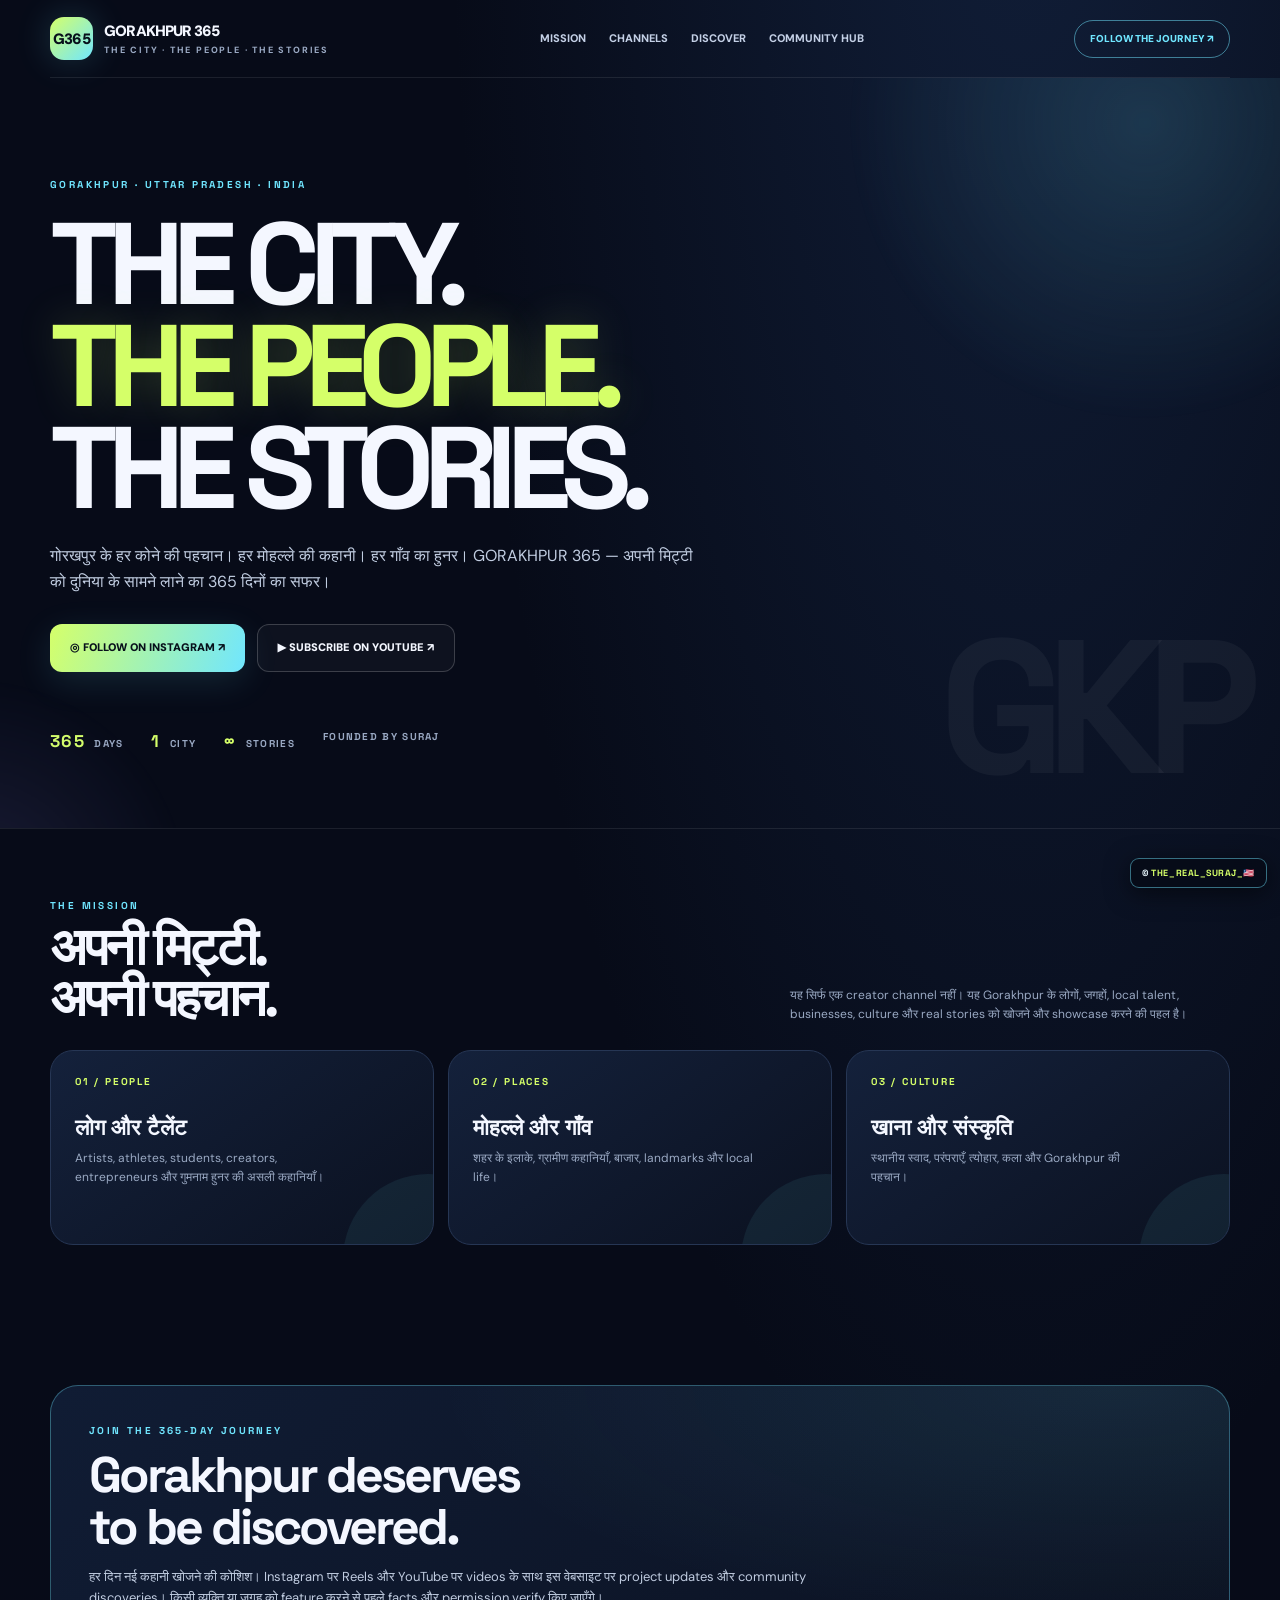
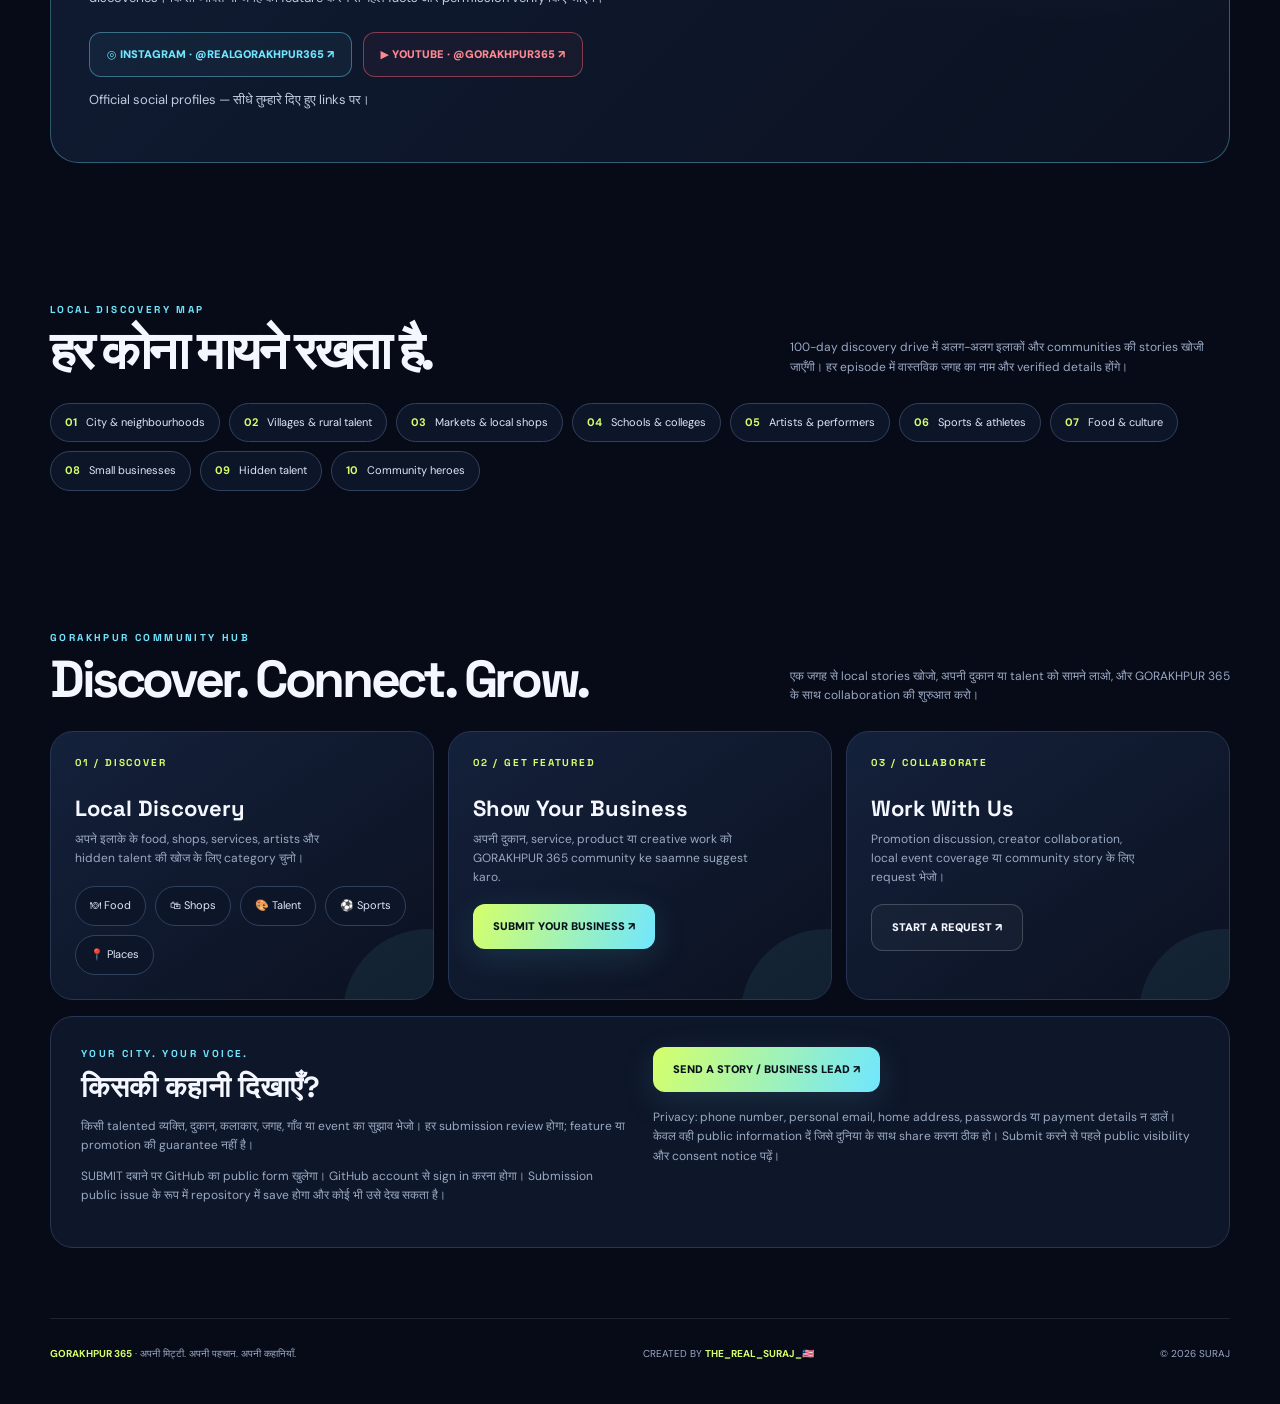
==== index.html @ 9a83d9cf "Add community hub and GitHub-powered public lead intake" ====
<!doctype html>
<html lang="hi">
<head>
<meta charset="utf-8"><meta name="viewport" content="width=device-width,initial-scale=1,viewport-fit=cover">
<meta name="theme-color" content="#070b18">
<title>GORAKHPUR 365 — The City. The People. The Stories.</title>
<meta name="description" content="GORAKHPUR 365 — Gorakhpur, Uttar Pradesh के मोहल्लों, गाँवों, लोगों, local talent, businesses, culture और असली कहानियों की खोज।">
<meta name="keywords" content="Gorakhpur, Gorakhpur 365, Gorakhpur Uttar Pradesh, Gorakhpur talent, Gorakhpur people, Gorakhpur villages, Gorakhpur stories, Gorakhpur Instagram, Gorakhpur YouTube">
<meta property="og:type" content="website"><meta property="og:title" content="GORAKHPUR 365 | Discover Every Corner"><meta property="og:description" content="गोरखपुर के हर कोने की पहचान। हर टैलेंट की कहानी।"><meta property="og:url" content="https://anshikaarya639619-del.github.io/SurajAN_95/"><meta name="twitter:card" content="summary_large_image">
<link rel="preconnect" href="https://fonts.googleapis.com"><link rel="preconnect" href="https://fonts.gstatic.com" crossorigin>
<link href="https://fonts.googleapis.com/css2?family=DM+Sans:wght@400;500;600;700;800;900&family=Space+Grotesk:wght@400;500;600;700&display=swap" rel="stylesheet">
<style>
:root{--bg:#070b18;--panel:#0d1427;--panel2:#121d35;--line:#263654;--white:#f4f7ff;--muted:#9aa9c3;--cyan:#70e6ff;--lime:#d5ff69;--violet:#9c8cff;--r:23px}*{box-sizing:border-box}html{scroll-behavior:smooth}body{margin:0;background:radial-gradient(ellipse at 80% -10%,#203c6b66,transparent 40%),var(--bg);color:var(--white);font:15px/1.6 "DM Sans",system-ui,sans-serif}a{color:inherit;text-decoration:none}.wrap{width:min(1180px,calc(100% - 38px));margin:auto}.nav{height:78px;display:flex;align-items:center;justify-content:space-between;border-bottom:1px solid #ffffff16}.brand{display:flex;align-items:center;gap:11px;font-weight:1000;letter-spacing:-.055em}.brandmark{width:43px;height:43px;border-radius:14px;background:linear-gradient(135deg,var(--lime),var(--cyan));color:#07101b;display:grid;place-items:center;font-weight:1000;box-shadow:0 0 35px #70e6ff30}.brand small{display:block;color:var(--muted);font-size:9px;letter-spacing:.2em;font-weight:800}.navlinks{display:flex;gap:23px;font-size:11px;font-weight:800;color:#c4d0e6}.navlinks a:hover{color:var(--cyan)}.navcta{padding:10px 15px;border:1px solid #70e6ff80;border-radius:99px;color:var(--cyan);font-size:10px;font-weight:900}.hero{position:relative;overflow:hidden;padding:100px 0 76px;border-bottom:1px solid #ffffff16}.hero:before,.hero:after{content:"";position:absolute;border-radius:50%;pointer-events:none;filter:blur(2px)}.hero:before{width:650px;height:650px;right:-190px;top:-280px;background:radial-gradient(circle,#70e6ff26,transparent 65%)}.hero:after{width:460px;height:460px;left:-260px;bottom:-300px;background:radial-gradient(circle,#9c8cff22,transparent 68%)}.eyebrow{font:700 10px "Space Grotesk";letter-spacing:.24em;color:var(--cyan);text-transform:uppercase}.hero h1{font:700 clamp(54px,10vw,116px)/.88 "Space Grotesk",sans-serif;letter-spacing:-.09em;margin:22px 0 24px;max-width:900px}.hero h1 span{color:var(--lime);text-shadow:0 0 45px #d5ff6930}.lead{max-width:650px;color:#c1cde1;font-size:16px}.actions{display:flex;gap:12px;flex-wrap:wrap;margin-top:30px}.btn{display:inline-flex;align-items:center;justify-content:center;gap:9px;padding:14px 20px;border-radius:12px;background:linear-gradient(110deg,var(--lime),var(--cyan));color:#07101b;font-weight:1000;font-size:11px;box-shadow:0 9px 35px #70e6ff20}.btn.alt{background:#ffffff08;color:var(--white);border:1px solid #ffffff30;box-shadow:none}.metrics{display:flex;gap:28px;flex-wrap:wrap;margin-top:58px;color:var(--muted);font:700 10px "Space Grotesk";letter-spacing:.13em}.metrics b{color:var(--lime);font-size:17px;margin-right:5px}.hero-tag{position:absolute;right:3%;bottom:45px;color:#ffffff0b;font:700 clamp(75px,15vw,190px)/.8 "Space Grotesk";letter-spacing:-.1em;pointer-events:none}section{padding:70px 0}.heading{display:flex;justify-content:space-between;align-items:end;gap:22px;margin-bottom:26px}.heading h2{font:700 clamp(32px,5vw,52px)/.98 "Space Grotesk";letter-spacing:-.065em;margin:10px 0 0}.heading p{max-width:440px;color:var(--muted);font-size:12px;margin:0}.grid{display:grid;grid-template-columns:repeat(3,1fr);gap:14px}.card{min-height:195px;padding:24px;border:1px solid var(--line);border-radius:var(--r);background:linear-gradient(145deg,#14213b,#0b1120);position:relative;overflow:hidden}.card:after{content:"";position:absolute;width:170px;height:170px;border-radius:50%;right:-80px;bottom:-100px;background:#70e6ff12}.index{color:var(--lime);font:700 10px "Space Grotesk";letter-spacing:.18em}.card h3{font:700 22px "Space Grotesk";margin:25px 0 8px}.card p{font-size:12px;color:var(--muted);max-width:280px;margin:0}.mission{padding:38px;border:1px solid #70e6ff55;border-radius:28px;background:radial-gradient(ellipse at 90% 0,#70e6ff19,transparent 45%),linear-gradient(135deg,#101c34,#0b1120)}.mission h2{font:700 clamp(30px,5vw,50px)/1.05 "Space Grotesk";letter-spacing:-.06em;margin:12px 0}.mission p{color:#c0cce0;max-width:730px;font-size:13px}.social{display:flex;gap:11px;flex-wrap:wrap;margin-top:23px}.social a{display:inline-flex;align-items:center;gap:9px;padding:13px 17px;border:1px solid #70e6ff66;border-radius:12px;background:#70e6ff0c;color:var(--cyan);font-size:11px;font-weight:900;transition:.2s}.social a:hover{background:var(--cyan);color:#07101b;transform:translateY(-2px)}.social a.yt{border-color:#ff657477;color:#ff8993;background:#ff65740b}.social a.yt:hover{background:#ff6574;color:#16070a}.chips{display:flex;gap:9px;flex-wrap:wrap}.chip{padding:10px 14px;border:1px solid #30415e;background:#0d1629;border-radius:99px;color:#dce8fa;font-size:11px}.chip b{color:var(--lime);margin-right:6px}.storybox{display:grid;grid-template-columns:1fr 1fr;gap:25px;padding:30px;border:1px solid var(--line);border-radius:var(--r);background:#0e1629}.storybox h3{font:700 29px "Space Grotesk";margin:8px 0}.storybox p{color:var(--muted);font-size:12px}.field{display:grid;gap:6px;margin-bottom:11px}.field label{font-size:10px;color:var(--cyan);font-weight:900;letter-spacing:.1em}.field input,.field textarea{width:100%;padding:12px 14px;border:1px solid #30415e;border-radius:10px;background:#080e1d;color:white;outline:none}.field textarea{min-height:100px;resize:vertical}.field input:focus,.field textarea:focus{border-color:var(--cyan)}.small{font-size:10px;color:var(--muted)}.footer{border-top:1px solid #ffffff19;padding:27px 0 42px;display:flex;justify-content:space-between;gap:14px;flex-wrap:wrap;color:var(--muted);font-size:10px}.footer b{color:var(--lime)}.watermark{position:fixed;z-index:10;right:13px;bottom:12px;padding:8px 11px;border:1px solid #70e6ff75;border-radius:9px;background:#070b18eF;color:#eafaff;font:800 9px "Space Grotesk";letter-spacing:.06em;box-shadow:0 5px 25px #0008;backdrop-filter:blur(10px);pointer-events:none}.watermark span{color:var(--lime)}@media(max-width:760px){.wrap{width:calc(100% - 28px)}.navlinks{display:none}.hero{padding:72px 0 58px}.hero h1{font-size:clamp(52px,15vw,82px)}section{padding:50px 0}.heading{display:block}.heading p{margin-top:12px}.grid{grid-template-columns:1fr 1fr}.storybox{grid-template-columns:1fr}.hero-tag{bottom:18px}.metrics{gap:15px;margin-top:40px}}@media(max-width:480px){.grid{grid-template-columns:1fr}.card{min-height:155px}.mission{padding:24px}.actions .btn{flex:1}.nav{height:68px}.watermark{font-size:8px;right:8px;bottom:8px;padding:7px 9px}}
</style>
<script type="application/ld+json">{"@context":"https://schema.org","@type":"Organization","name":"GORAKHPUR 365","url":"https://anshikaarya639619-del.github.io/SurajAN_95/","sameAs":["https://www.instagram.com/realgorakhpur365/","https://youtube.com/@gorakhpur365"],"areaServed":{"@type":"City","name":"Gorakhpur"}}</script>
</head>
<body>
<header class="wrap nav"><a class="brand" href="#top"><span class="brandmark">G365</span><span>GORAKHPUR 365<small>THE CITY · THE PEOPLE · THE STORIES</small></span></a><nav class="navlinks"><a href="#mission">MISSION</a><a href="#discover">CHANNELS</a><a href="#areas">DISCOVER</a><a href="#submit">COMMUNITY HUB</a></nav><a class="navcta" href="#discover">FOLLOW THE JOURNEY ↗</a></header>
<main id="top">
<section class="hero"><div class="wrap"><div class="eyebrow">GORAKHPUR · UTTAR PRADESH · INDIA</div><h1>THE CITY.<br><span>THE PEOPLE.</span><br>THE STORIES.</h1><p class="lead">गोरखपुर के हर कोने की पहचान। हर मोहल्ले की कहानी। हर गाँव का हुनर। GORAKHPUR 365 — अपनी मिट्टी को दुनिया के सामने लाने का 365 दिनों का सफर।</p><div class="actions"><a class="btn" href="https://www.instagram.com/realgorakhpur365/" target="_blank" rel="noopener noreferrer">◎ FOLLOW ON INSTAGRAM ↗</a><a class="btn alt" href="https://youtube.com/@gorakhpur365" target="_blank" rel="noopener noreferrer">▶ SUBSCRIBE ON YOUTUBE ↗</a></div><div class="metrics"><span><b>365</b> DAYS</span><span><b>1</b> CITY</span><span><b>∞</b> STORIES</span><span>FOUNDED BY SURAJ</span></div></div><div class="hero-tag">GKP</div></section>
<section id="mission"><div class="wrap"><div class="heading"><div><div class="eyebrow">THE MISSION</div><h2>अपनी मिट्टी.<br>अपनी पहचान.</h2></div><p>यह सिर्फ एक creator channel नहीं। यह Gorakhpur के लोगों, जगहों, local talent, businesses, culture और real stories को खोजने और showcase करने की पहल है।</p></div><div class="grid"><article class="card"><div class="index">01 / PEOPLE</div><h3>लोग और टैलेंट</h3><p>Artists, athletes, students, creators, entrepreneurs और गुमनाम हुनर की असली कहानियाँ।</p></article><article class="card"><div class="index">02 / PLACES</div><h3>मोहल्ले और गाँव</h3><p>शहर के इलाके, ग्रामीण कहानियाँ, बाजार, landmarks और local life।</p></article><article class="card"><div class="index">03 / CULTURE</div><h3>खाना और संस्कृति</h3><p>स्थानीय स्वाद, परंपराएँ, त्योहार, कला और Gorakhpur की पहचान।</p></article></div></div></section>
<section id="discover"><div class="wrap"><div class="mission"><div class="eyebrow">JOIN THE 365-DAY JOURNEY</div><h2>Gorakhpur deserves<br>to be discovered.</h2><p>हर दिन नई कहानी खोजने की कोशिश। Instagram पर Reels और YouTube पर videos के साथ इस वेबसाइट पर project updates और community discoveries। किसी व्यक्ति या जगह को feature करने से पहले facts और permission verify किए जाएँगे।</p><div class="social"><a href="https://www.instagram.com/realgorakhpur365/" target="_blank" rel="noopener noreferrer">◎ INSTAGRAM · @REALGORAKHPUR365 ↗</a><a class="yt" href="https://youtube.com/@gorakhpur365" target="_blank" rel="noopener noreferrer">▶ YOUTUBE · @GORAKHPUR365 ↗</a></div><p class="small">Official social profiles — सीधे तुम्हारे दिए हुए links पर।</p></div></div></section>
<section id="areas"><div class="wrap"><div class="heading"><div><div class="eyebrow">LOCAL DISCOVERY MAP</div><h2>हर कोना मायने रखता है.</h2></div><p>100-day discovery drive में अलग-अलग इलाकों और communities की stories खोजी जाएँगी। हर episode में वास्तविक जगह का नाम और verified details होंगे।</p></div><div class="chips"><span class="chip"><b>01</b> City & neighbourhoods</span><span class="chip"><b>02</b> Villages & rural talent</span><span class="chip"><b>03</b> Markets & local shops</span><span class="chip"><b>04</b> Schools & colleges</span><span class="chip"><b>05</b> Artists & performers</span><span class="chip"><b>06</b> Sports & athletes</span><span class="chip"><b>07</b> Food & culture</span><span class="chip"><b>08</b> Small businesses</span><span class="chip"><b>09</b> Hidden talent</span><span class="chip"><b>10</b> Community heroes</span></div></div></section>
<section id="submit"><div class="wrap"><div class="heading"><div><div class="eyebrow">GORAKHPUR COMMUNITY HUB</div><h2>Discover. Connect. Grow.</h2></div><p>एक जगह से local stories खोजो, अपनी दुकान या talent को सामने लाओ, और GORAKHPUR 365 के साथ collaboration की शुरुआत करो।</p></div><div class="grid"><article class="card"><div class="index">01 / DISCOVER</div><h3>Local Discovery</h3><p>अपने इलाके के food, shops, services, artists और hidden talent की खोज के लिए category चुनो।</p><div class="chips" style="margin-top:18px"><span class="chip">🍽 Food</span><span class="chip">🛍 Shops</span><span class="chip">🎨 Talent</span><span class="chip">⚽ Sports</span><span class="chip">📍 Places</span></div></article><article class="card"><div class="index">02 / GET FEATURED</div><h3>Show Your Business</h3><p>अपनी दुकान, service, product या creative work को GORAKHPUR 365 community ke saamne suggest karo.</p><a class="btn" style="margin-top:16px" href="https://github.com/anshikaarya639619-del/SurajAN_95/issues/new?template=community-lead.yml">SUBMIT YOUR BUSINESS ↗</a></article><article class="card"><div class="index">03 / COLLABORATE</div><h3>Work With Us</h3><p>Promotion discussion, creator collaboration, local event coverage या community story के लिए request भेजो।</p><a class="btn alt" style="margin-top:16px" href="https://github.com/anshikaarya639619-del/SurajAN_95/issues/new?template=community-lead.yml">START A REQUEST ↗</a></article></div><div class="storybox" style="margin-top:16px"><div><div class="eyebrow">YOUR CITY. YOUR VOICE.</div><h3>किसकी कहानी दिखाएँ?</h3><p>किसी talented व्यक्ति, दुकान, कलाकार, जगह, गाँव या event का सुझाव भेजो। हर submission review होगा; feature या promotion की guarantee नहीं है।</p><p class="small">SUBMIT दबाने पर GitHub का public form खुलेगा। GitHub account से sign in करना होगा। Submission public issue के रूप में repository में save होगा और कोई भी उसे देख सकता है।</p></div><div><a class="btn" href="https://github.com/anshikaarya639619-del/SurajAN_95/issues/new?template=community-lead.yml">SEND A STORY / BUSINESS LEAD ↗</a><p class="small" style="margin-top:16px">Privacy: phone number, personal email, home address, passwords या payment details न डालें। केवल वही public information दें जिसे दुनिया के साथ share करना ठीक हो। Submit करने से पहले public visibility और consent notice पढ़ें।</p></div></div></div></section>
</main>
<footer class="wrap footer"><span><b>GORAKHPUR 365</b> · अपनी मिट्टी. अपनी पहचान. अपनी कहानियाँ.</span><span>CREATED BY <b>THE_REAL_SURAJ_🇱🇷</b></span><span>© <span id="year"></span> SURAJ</span></footer>
<div class="watermark">© <span>THE_REAL_SURAJ_🇱🇷</span></div>
<script>
(()=>{'use strict';document.getElementById('year').textContent=new Date().getFullYear();document.getElementById('storyForm').addEventListener('submit',e=>{e.preventDefault();const subject=encodeURIComponent('GORAKHPUR 365 story suggestion: '+document.getElementById('person').value);const body=encodeURIComponent('Story: '+document.getElementById('person').value+'\nArea/Village: '+document.getElementById('area').value+'\nDetails: '+document.getElementById('details').value);window.location.href='mailto:?subject='+subject+'&body='+body;});})();
</script>
</body></html>
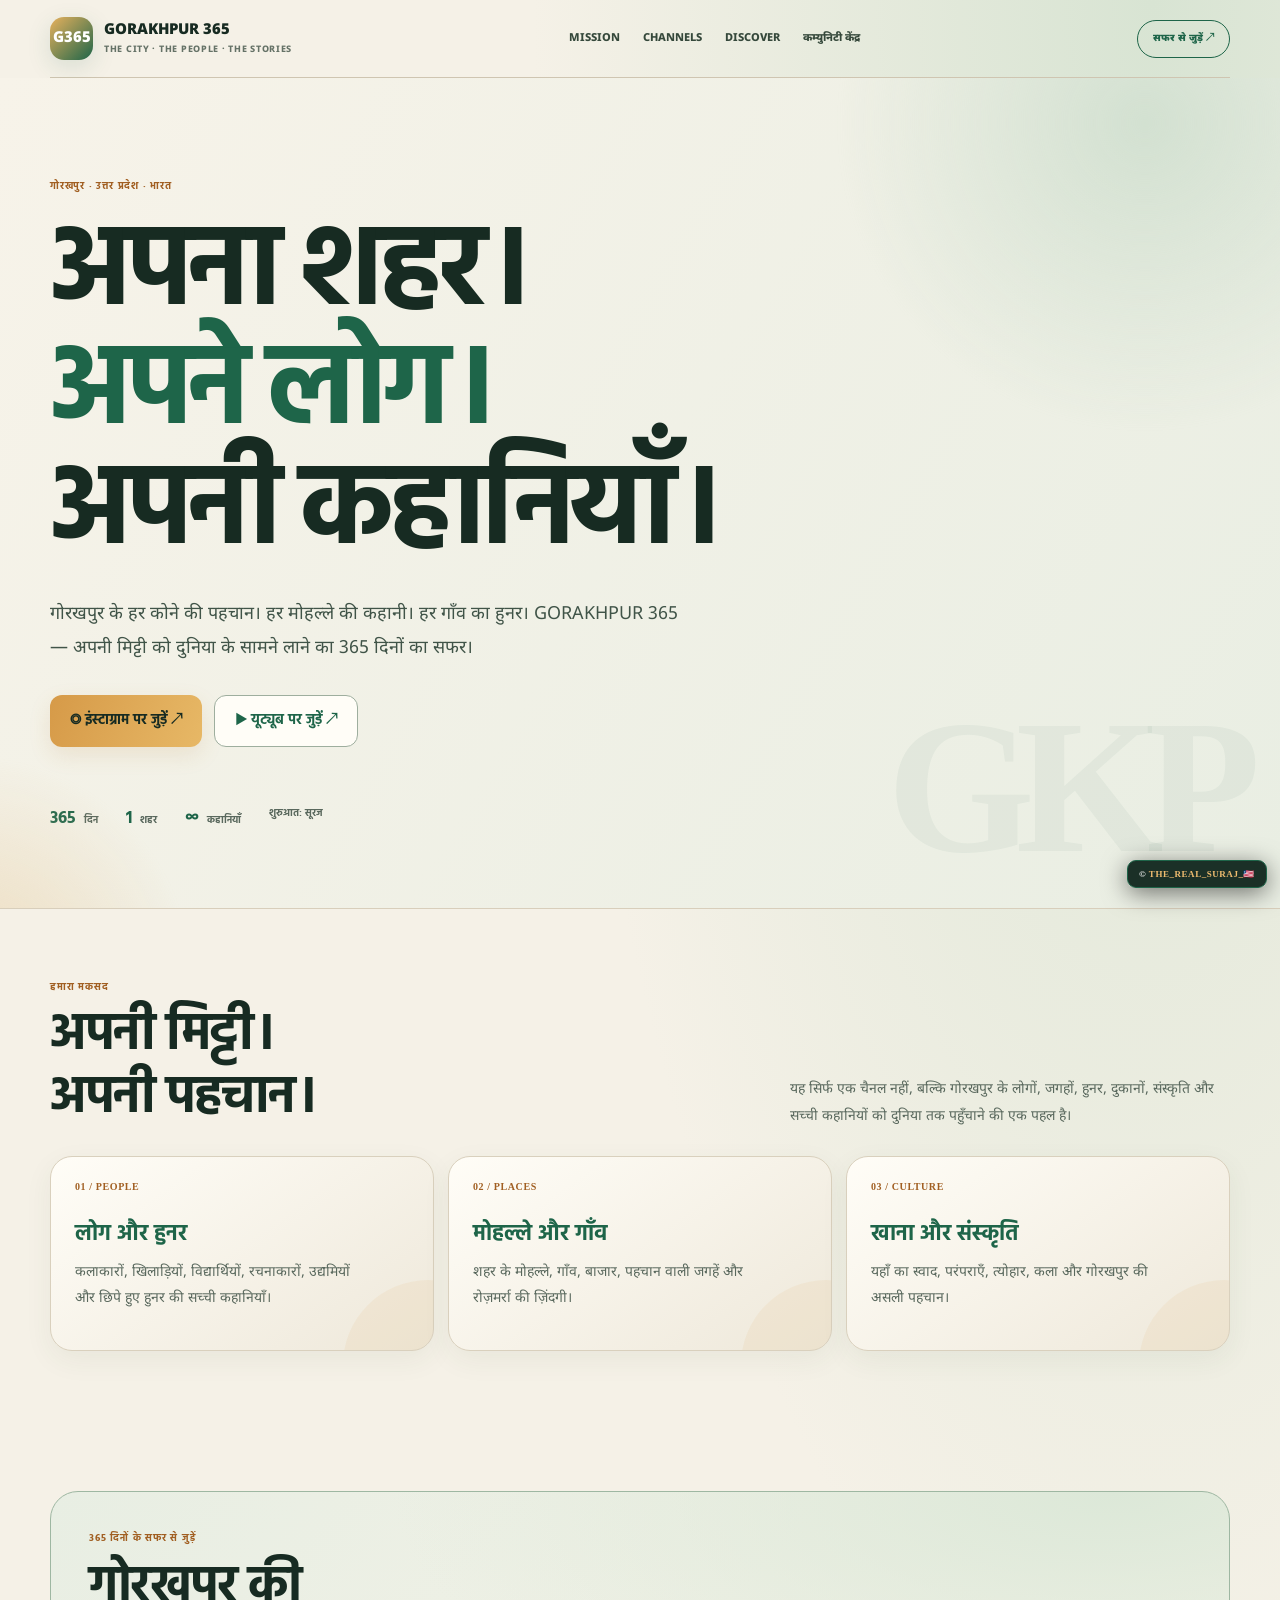
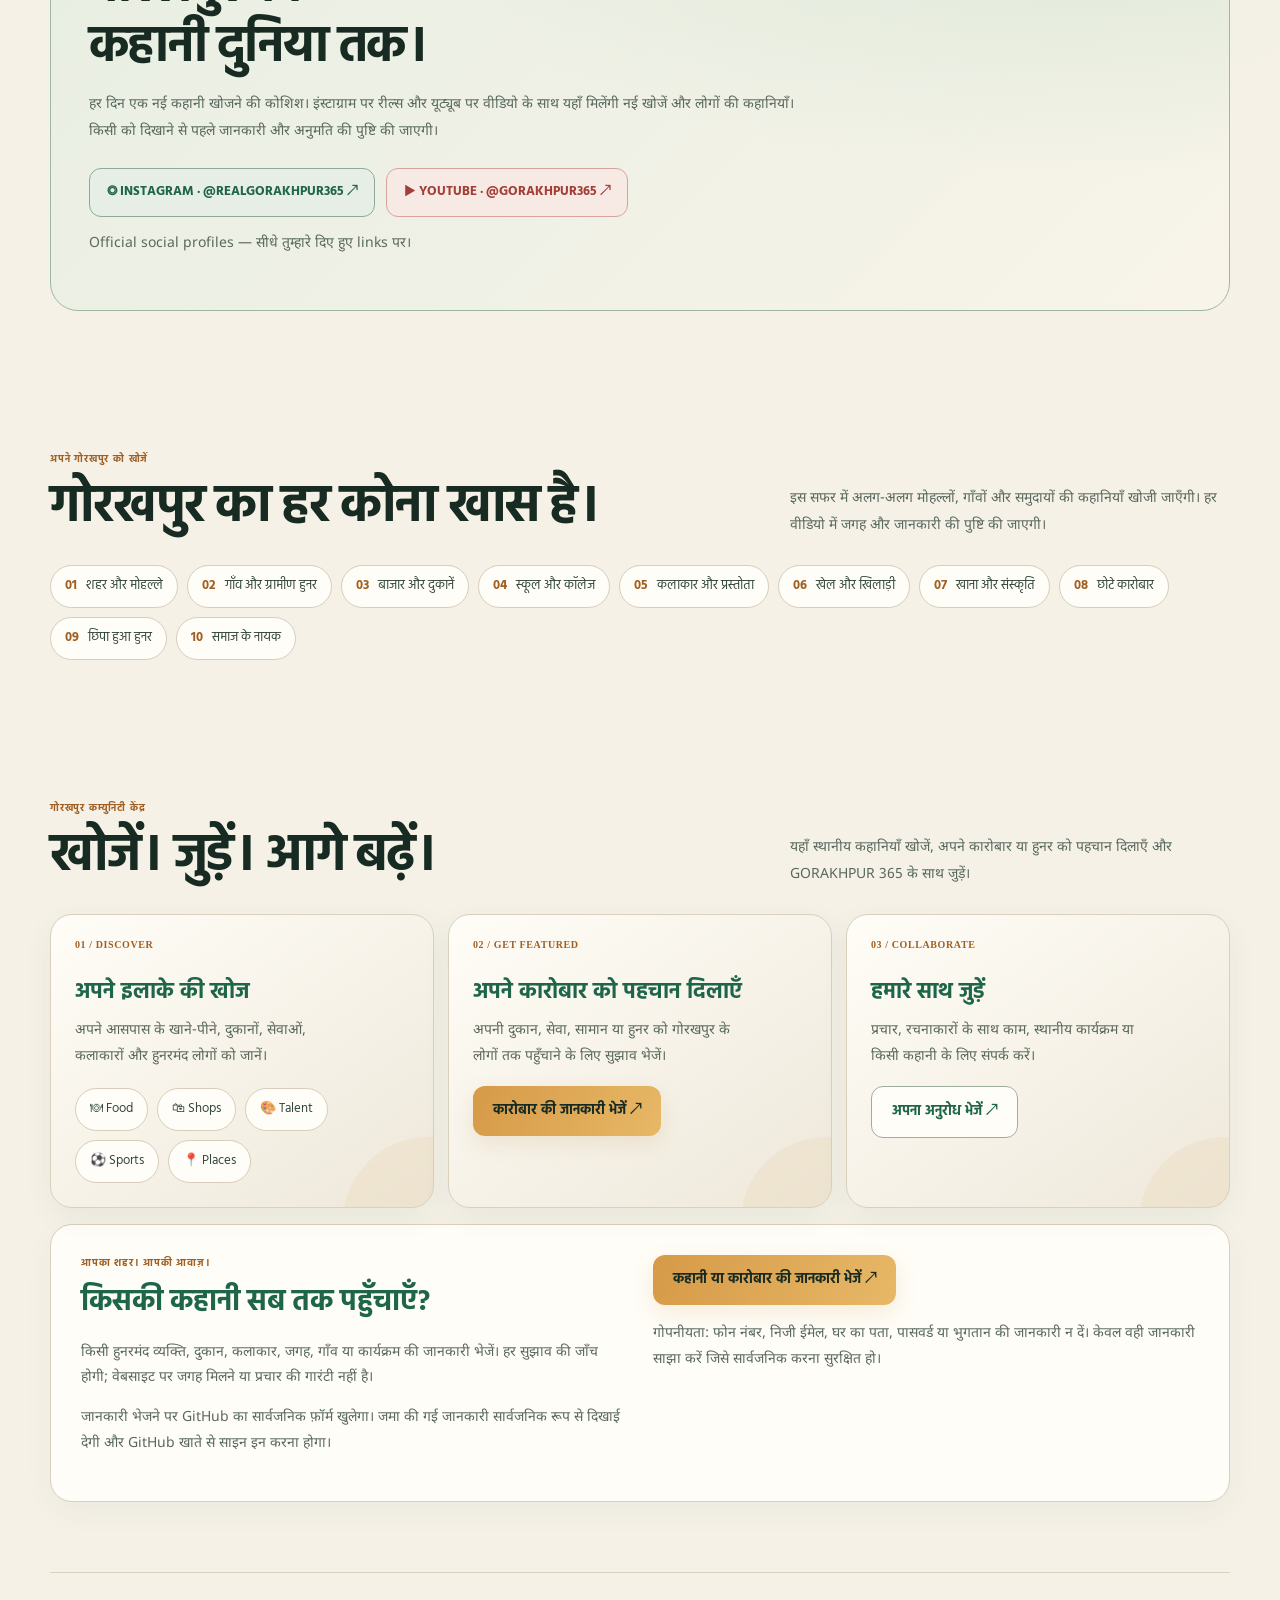
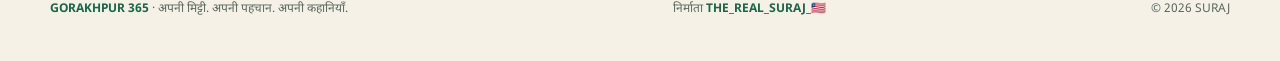
==== commit 1b0e6d1f: "Refresh GORAKHPUR 365 with Hindi-first typography and earthy premium palette" ====
--- a/index.html
+++ b/index.html
@@ -2,30 +2,48 @@
 <html lang="hi">
 <head>
 <meta charset="utf-8"><meta name="viewport" content="width=device-width,initial-scale=1,viewport-fit=cover">
-<meta name="theme-color" content="#070b18">
+<meta name="theme-color" content="#10251d">
 <title>GORAKHPUR 365 — The City. The People. The Stories.</title>
 <meta name="description" content="GORAKHPUR 365 — Gorakhpur, Uttar Pradesh के मोहल्लों, गाँवों, लोगों, local talent, businesses, culture और असली कहानियों की खोज।">
 <meta name="keywords" content="Gorakhpur, Gorakhpur 365, Gorakhpur Uttar Pradesh, Gorakhpur talent, Gorakhpur people, Gorakhpur villages, Gorakhpur stories, Gorakhpur Instagram, Gorakhpur YouTube">
 <meta property="og:type" content="website"><meta property="og:title" content="GORAKHPUR 365 | Discover Every Corner"><meta property="og:description" content="गोरखपुर के हर कोने की पहचान। हर टैलेंट की कहानी।"><meta property="og:url" content="https://anshikaarya639619-del.github.io/SurajAN_95/"><meta name="twitter:card" content="summary_large_image">
 <link rel="preconnect" href="https://fonts.googleapis.com"><link rel="preconnect" href="https://fonts.gstatic.com" crossorigin>
-<link href="https://fonts.googleapis.com/css2?family=DM+Sans:wght@400;500;600;700;800;900&family=Space+Grotesk:wght@400;500;600;700&display=swap" rel="stylesheet">
+<link href="https://fonts.googleapis.com/css2?family=Hind:wght@400;500;600;700;800&family=Noto+Sans+Devanagari:wght@400;500;600;700;800;900&family=DM+Sans:wght@400;500;600;700;800;900&display=swap" rel="stylesheet">
 <style>
 :root{--bg:#070b18;--panel:#0d1427;--panel2:#121d35;--line:#263654;--white:#f4f7ff;--muted:#9aa9c3;--cyan:#70e6ff;--lime:#d5ff69;--violet:#9c8cff;--r:23px}*{box-sizing:border-box}html{scroll-behavior:smooth}body{margin:0;background:radial-gradient(ellipse at 80% -10%,#203c6b66,transparent 40%),var(--bg);color:var(--white);font:15px/1.6 "DM Sans",system-ui,sans-serif}a{color:inherit;text-decoration:none}.wrap{width:min(1180px,calc(100% - 38px));margin:auto}.nav{height:78px;display:flex;align-items:center;justify-content:space-between;border-bottom:1px solid #ffffff16}.brand{display:flex;align-items:center;gap:11px;font-weight:1000;letter-spacing:-.055em}.brandmark{width:43px;height:43px;border-radius:14px;background:linear-gradient(135deg,var(--lime),var(--cyan));color:#07101b;display:grid;place-items:center;font-weight:1000;box-shadow:0 0 35px #70e6ff30}.brand small{display:block;color:var(--muted);font-size:9px;letter-spacing:.2em;font-weight:800}.navlinks{display:flex;gap:23px;font-size:11px;font-weight:800;color:#c4d0e6}.navlinks a:hover{color:var(--cyan)}.navcta{padding:10px 15px;border:1px solid #70e6ff80;border-radius:99px;color:var(--cyan);font-size:10px;font-weight:900}.hero{position:relative;overflow:hidden;padding:100px 0 76px;border-bottom:1px solid #ffffff16}.hero:before,.hero:after{content:"";position:absolute;border-radius:50%;pointer-events:none;filter:blur(2px)}.hero:before{width:650px;height:650px;right:-190px;top:-280px;background:radial-gradient(circle,#70e6ff26,transparent 65%)}.hero:after{width:460px;height:460px;left:-260px;bottom:-300px;background:radial-gradient(circle,#9c8cff22,transparent 68%)}.eyebrow{font:700 10px "Space Grotesk";letter-spacing:.24em;color:var(--cyan);text-transform:uppercase}.hero h1{font:700 clamp(54px,10vw,116px)/.88 "Space Grotesk",sans-serif;letter-spacing:-.09em;margin:22px 0 24px;max-width:900px}.hero h1 span{color:var(--lime);text-shadow:0 0 45px #d5ff6930}.lead{max-width:650px;color:#c1cde1;font-size:16px}.actions{display:flex;gap:12px;flex-wrap:wrap;margin-top:30px}.btn{display:inline-flex;align-items:center;justify-content:center;gap:9px;padding:14px 20px;border-radius:12px;background:linear-gradient(110deg,var(--lime),var(--cyan));color:#07101b;font-weight:1000;font-size:11px;box-shadow:0 9px 35px #70e6ff20}.btn.alt{background:#ffffff08;color:var(--white);border:1px solid #ffffff30;box-shadow:none}.metrics{display:flex;gap:28px;flex-wrap:wrap;margin-top:58px;color:var(--muted);font:700 10px "Space Grotesk";letter-spacing:.13em}.metrics b{color:var(--lime);font-size:17px;margin-right:5px}.hero-tag{position:absolute;right:3%;bottom:45px;color:#ffffff0b;font:700 clamp(75px,15vw,190px)/.8 "Space Grotesk";letter-spacing:-.1em;pointer-events:none}section{padding:70px 0}.heading{display:flex;justify-content:space-between;align-items:end;gap:22px;margin-bottom:26px}.heading h2{font:700 clamp(32px,5vw,52px)/.98 "Space Grotesk";letter-spacing:-.065em;margin:10px 0 0}.heading p{max-width:440px;color:var(--muted);font-size:12px;margin:0}.grid{display:grid;grid-template-columns:repeat(3,1fr);gap:14px}.card{min-height:195px;padding:24px;border:1px solid var(--line);border-radius:var(--r);background:linear-gradient(145deg,#14213b,#0b1120);position:relative;overflow:hidden}.card:after{content:"";position:absolute;width:170px;height:170px;border-radius:50%;right:-80px;bottom:-100px;background:#70e6ff12}.index{color:var(--lime);font:700 10px "Space Grotesk";letter-spacing:.18em}.card h3{font:700 22px "Space Grotesk";margin:25px 0 8px}.card p{font-size:12px;color:var(--muted);max-width:280px;margin:0}.mission{padding:38px;border:1px solid #70e6ff55;border-radius:28px;background:radial-gradient(ellipse at 90% 0,#70e6ff19,transparent 45%),linear-gradient(135deg,#101c34,#0b1120)}.mission h2{font:700 clamp(30px,5vw,50px)/1.05 "Space Grotesk";letter-spacing:-.06em;margin:12px 0}.mission p{color:#c0cce0;max-width:730px;font-size:13px}.social{display:flex;gap:11px;flex-wrap:wrap;margin-top:23px}.social a{display:inline-flex;align-items:center;gap:9px;padding:13px 17px;border:1px solid #70e6ff66;border-radius:12px;background:#70e6ff0c;color:var(--cyan);font-size:11px;font-weight:900;transition:.2s}.social a:hover{background:var(--cyan);color:#07101b;transform:translateY(-2px)}.social a.yt{border-color:#ff657477;color:#ff8993;background:#ff65740b}.social a.yt:hover{background:#ff6574;color:#16070a}.chips{display:flex;gap:9px;flex-wrap:wrap}.chip{padding:10px 14px;border:1px solid #30415e;background:#0d1629;border-radius:99px;color:#dce8fa;font-size:11px}.chip b{color:var(--lime);margin-right:6px}.storybox{display:grid;grid-template-columns:1fr 1fr;gap:25px;padding:30px;border:1px solid var(--line);border-radius:var(--r);background:#0e1629}.storybox h3{font:700 29px "Space Grotesk";margin:8px 0}.storybox p{color:var(--muted);font-size:12px}.field{display:grid;gap:6px;margin-bottom:11px}.field label{font-size:10px;color:var(--cyan);font-weight:900;letter-spacing:.1em}.field input,.field textarea{width:100%;padding:12px 14px;border:1px solid #30415e;border-radius:10px;background:#080e1d;color:white;outline:none}.field textarea{min-height:100px;resize:vertical}.field input:focus,.field textarea:focus{border-color:var(--cyan)}.small{font-size:10px;color:var(--muted)}.footer{border-top:1px solid #ffffff19;padding:27px 0 42px;display:flex;justify-content:space-between;gap:14px;flex-wrap:wrap;color:var(--muted);font-size:10px}.footer b{color:var(--lime)}.watermark{position:fixed;z-index:10;right:13px;bottom:12px;padding:8px 11px;border:1px solid #70e6ff75;border-radius:9px;background:#070b18eF;color:#eafaff;font:800 9px "Space Grotesk";letter-spacing:.06em;box-shadow:0 5px 25px #0008;backdrop-filter:blur(10px);pointer-events:none}.watermark span{color:var(--lime)}@media(max-width:760px){.wrap{width:calc(100% - 28px)}.navlinks{display:none}.hero{padding:72px 0 58px}.hero h1{font-size:clamp(52px,15vw,82px)}section{padding:50px 0}.heading{display:block}.heading p{margin-top:12px}.grid{grid-template-columns:1fr 1fr}.storybox{grid-template-columns:1fr}.hero-tag{bottom:18px}.metrics{gap:15px;margin-top:40px}}@media(max-width:480px){.grid{grid-template-columns:1fr}.card{min-height:155px}.mission{padding:24px}.actions .btn{flex:1}.nav{height:68px}.watermark{font-size:8px;right:8px;bottom:8px;padding:7px 9px}}
+
+/* Hindi-first premium visual refresh */
+:root{--bg:#f5f1e7;--panel:#fffdf7;--panel2:#e9e2d2;--line:#d9d0bd;--white:#172b22;--muted:#59685d;--cyan:#1e6549;--lime:#d18a35;--violet:#b75a3c;--r:22px}
+body{background:radial-gradient(ellipse at 90% 0%,#d8e4d3 0,transparent 38%),var(--bg);color:var(--white);font-family:'Noto Sans Devanagari','Hind',sans-serif}
+.nav{border-bottom:1px solid #cfc5b1}.brand{letter-spacing:0}.brandmark{background:linear-gradient(135deg,#e7b15d,#1e6549);color:#fff;box-shadow:0 7px 24px #1e654922}.brand small{letter-spacing:.08em;color:#657267}.navlinks{color:#35483b}.navlinks a:hover{color:#b56d25}.navcta{border-color:#1e6549;color:#1e6549}
+.hero{border-bottom:1px solid #d8cebb;background:linear-gradient(120deg,#f7f3e9,#e9eee3)}.hero:before{background:radial-gradient(circle,#c5d9c7aa,transparent 67%)}.hero:after{background:radial-gradient(circle,#e8c99a88,transparent 68%)}
+.eyebrow{font-family:'Hind',sans-serif;letter-spacing:.08em;color:#a15f22}.hero h1{font-family:'Hind','Noto Sans Devanagari',sans-serif;letter-spacing:-.045em;line-height:1.03}.hero h1 span{color:#1e6549;text-shadow:none}.lead{color:#405448;font-size:18px;line-height:1.85}
+.btn{background:linear-gradient(110deg,#d69a48,#e7b866);color:#172b22;box-shadow:0 8px 22px #b77a3022;font-family:'Hind',sans-serif;font-size:14px}.btn.alt{background:#fffdf7;color:#1e6549;border:1px solid #9eae9e}
+.metrics{color:#59685d;font-family:'Hind',sans-serif;letter-spacing:0}.metrics b{color:#1e6549}.hero-tag{color:#1e65490d}
+.heading h2,.mission h2{font-family:'Hind','Noto Sans Devanagari',sans-serif;letter-spacing:-.035em;line-height:1.2}.heading p,.mission p{color:#59685d;font-size:14px;line-height:1.9}
+.card{border-color:#d9d0bd;background:linear-gradient(145deg,#fffdf7,#eee8da);box-shadow:0 9px 28px #344a3510}.card:after{background:#d18a3512}.index{color:#a15f22;letter-spacing:.06em}.card h3,.storybox h3{font-family:'Hind','Noto Sans Devanagari',sans-serif;color:#1e6549}.card p,.storybox p{color:#59685d;font-size:14px;line-height:1.85}
+.mission{border-color:#9eb7a2;background:radial-gradient(ellipse at 90% 0%,#dce8d8,transparent 48%),linear-gradient(135deg,#e8eee3,#f8f4e9)}
+.social a{border-color:#8eaa96;background:#e7eee5;color:#1e6549;font-family:'Hind',sans-serif;font-size:13px}.social a:hover{background:#1e6549;color:#fff}.social a.yt{border-color:#d7a3a0;color:#a13e35;background:#f7e9e4}.social a.yt:hover{background:#a13e35;color:white}
+.chip{border-color:#d7cdb9;background:#fffdf7;color:#34483a;font-family:'Hind',sans-serif;font-size:13px}.chip b{color:#a15f22}
+.storybox{border-color:#d9d0bd;background:#fffdf7;box-shadow:0 10px 30px #344a350b}.field label{color:#1e6549;font-family:'Hind',sans-serif;font-size:13px;letter-spacing:0}.field input,.field textarea{border-color:#d6cebd;background:#faf8f1;color:#172b22;font:15px 'Noto Sans Devanagari',sans-serif}.field input:focus,.field textarea:focus{border-color:#1e6549}.small{color:#68766b;font-size:12px;line-height:1.8}
+.footer{border-color:#d9d0bd;color:#59685d;font-size:12px}.footer b{color:#1e6549}.watermark{border-color:#1e6549;background:#10251df2;color:#fff}.watermark span{color:#f0bd70}
+@media(max-width:760px){.hero h1{font-size:clamp(48px,13vw,78px)}.lead{font-size:16px}.navcta{font-size:10px}}
+
 </style>
 <script type="application/ld+json">{"@context":"https://schema.org","@type":"Organization","name":"GORAKHPUR 365","url":"https://anshikaarya639619-del.github.io/SurajAN_95/","sameAs":["https://www.instagram.com/realgorakhpur365/","https://youtube.com/@gorakhpur365"],"areaServed":{"@type":"City","name":"Gorakhpur"}}</script>
 </head>
 <body>
-<header class="wrap nav"><a class="brand" href="#top"><span class="brandmark">G365</span><span>GORAKHPUR 365<small>THE CITY · THE PEOPLE · THE STORIES</small></span></a><nav class="navlinks"><a href="#mission">MISSION</a><a href="#discover">CHANNELS</a><a href="#areas">DISCOVER</a><a href="#submit">COMMUNITY HUB</a></nav><a class="navcta" href="#discover">FOLLOW THE JOURNEY ↗</a></header>
+<header class="wrap nav"><a class="brand" href="#top"><span class="brandmark">G365</span><span>GORAKHPUR 365<small>THE CITY · THE PEOPLE · THE STORIES</small></span></a><nav class="navlinks"><a href="#mission">MISSION</a><a href="#discover">CHANNELS</a><a href="#areas">DISCOVER</a><a href="#submit">कम्युनिटी केंद्र</a></nav><a class="navcta" href="#discover">सफर से जुड़ें ↗</a></header>
 <main id="top">
-<section class="hero"><div class="wrap"><div class="eyebrow">GORAKHPUR · UTTAR PRADESH · INDIA</div><h1>THE CITY.<br><span>THE PEOPLE.</span><br>THE STORIES.</h1><p class="lead">गोरखपुर के हर कोने की पहचान। हर मोहल्ले की कहानी। हर गाँव का हुनर। GORAKHPUR 365 — अपनी मिट्टी को दुनिया के सामने लाने का 365 दिनों का सफर।</p><div class="actions"><a class="btn" href="https://www.instagram.com/realgorakhpur365/" target="_blank" rel="noopener noreferrer">◎ FOLLOW ON INSTAGRAM ↗</a><a class="btn alt" href="https://youtube.com/@gorakhpur365" target="_blank" rel="noopener noreferrer">▶ SUBSCRIBE ON YOUTUBE ↗</a></div><div class="metrics"><span><b>365</b> DAYS</span><span><b>1</b> CITY</span><span><b>∞</b> STORIES</span><span>FOUNDED BY SURAJ</span></div></div><div class="hero-tag">GKP</div></section>
-<section id="mission"><div class="wrap"><div class="heading"><div><div class="eyebrow">THE MISSION</div><h2>अपनी मिट्टी.<br>अपनी पहचान.</h2></div><p>यह सिर्फ एक creator channel नहीं। यह Gorakhpur के लोगों, जगहों, local talent, businesses, culture और real stories को खोजने और showcase करने की पहल है।</p></div><div class="grid"><article class="card"><div class="index">01 / PEOPLE</div><h3>लोग और टैलेंट</h3><p>Artists, athletes, students, creators, entrepreneurs और गुमनाम हुनर की असली कहानियाँ।</p></article><article class="card"><div class="index">02 / PLACES</div><h3>मोहल्ले और गाँव</h3><p>शहर के इलाके, ग्रामीण कहानियाँ, बाजार, landmarks और local life।</p></article><article class="card"><div class="index">03 / CULTURE</div><h3>खाना और संस्कृति</h3><p>स्थानीय स्वाद, परंपराएँ, त्योहार, कला और Gorakhpur की पहचान।</p></article></div></div></section>
-<section id="discover"><div class="wrap"><div class="mission"><div class="eyebrow">JOIN THE 365-DAY JOURNEY</div><h2>Gorakhpur deserves<br>to be discovered.</h2><p>हर दिन नई कहानी खोजने की कोशिश। Instagram पर Reels और YouTube पर videos के साथ इस वेबसाइट पर project updates और community discoveries। किसी व्यक्ति या जगह को feature करने से पहले facts और permission verify किए जाएँगे।</p><div class="social"><a href="https://www.instagram.com/realgorakhpur365/" target="_blank" rel="noopener noreferrer">◎ INSTAGRAM · @REALGORAKHPUR365 ↗</a><a class="yt" href="https://youtube.com/@gorakhpur365" target="_blank" rel="noopener noreferrer">▶ YOUTUBE · @GORAKHPUR365 ↗</a></div><p class="small">Official social profiles — सीधे तुम्हारे दिए हुए links पर।</p></div></div></section>
-<section id="areas"><div class="wrap"><div class="heading"><div><div class="eyebrow">LOCAL DISCOVERY MAP</div><h2>हर कोना मायने रखता है.</h2></div><p>100-day discovery drive में अलग-अलग इलाकों और communities की stories खोजी जाएँगी। हर episode में वास्तविक जगह का नाम और verified details होंगे।</p></div><div class="chips"><span class="chip"><b>01</b> City & neighbourhoods</span><span class="chip"><b>02</b> Villages & rural talent</span><span class="chip"><b>03</b> Markets & local shops</span><span class="chip"><b>04</b> Schools & colleges</span><span class="chip"><b>05</b> Artists & performers</span><span class="chip"><b>06</b> Sports & athletes</span><span class="chip"><b>07</b> Food & culture</span><span class="chip"><b>08</b> Small businesses</span><span class="chip"><b>09</b> Hidden talent</span><span class="chip"><b>10</b> Community heroes</span></div></div></section>
-<section id="submit"><div class="wrap"><div class="heading"><div><div class="eyebrow">GORAKHPUR COMMUNITY HUB</div><h2>Discover. Connect. Grow.</h2></div><p>एक जगह से local stories खोजो, अपनी दुकान या talent को सामने लाओ, और GORAKHPUR 365 के साथ collaboration की शुरुआत करो।</p></div><div class="grid"><article class="card"><div class="index">01 / DISCOVER</div><h3>Local Discovery</h3><p>अपने इलाके के food, shops, services, artists और hidden talent की खोज के लिए category चुनो।</p><div class="chips" style="margin-top:18px"><span class="chip">🍽 Food</span><span class="chip">🛍 Shops</span><span class="chip">🎨 Talent</span><span class="chip">⚽ Sports</span><span class="chip">📍 Places</span></div></article><article class="card"><div class="index">02 / GET FEATURED</div><h3>Show Your Business</h3><p>अपनी दुकान, service, product या creative work को GORAKHPUR 365 community ke saamne suggest karo.</p><a class="btn" style="margin-top:16px" href="https://github.com/anshikaarya639619-del/SurajAN_95/issues/new?template=community-lead.yml">SUBMIT YOUR BUSINESS ↗</a></article><article class="card"><div class="index">03 / COLLABORATE</div><h3>Work With Us</h3><p>Promotion discussion, creator collaboration, local event coverage या community story के लिए request भेजो।</p><a class="btn alt" style="margin-top:16px" href="https://github.com/anshikaarya639619-del/SurajAN_95/issues/new?template=community-lead.yml">START A REQUEST ↗</a></article></div><div class="storybox" style="margin-top:16px"><div><div class="eyebrow">YOUR CITY. YOUR VOICE.</div><h3>किसकी कहानी दिखाएँ?</h3><p>किसी talented व्यक्ति, दुकान, कलाकार, जगह, गाँव या event का सुझाव भेजो। हर submission review होगा; feature या promotion की guarantee नहीं है।</p><p class="small">SUBMIT दबाने पर GitHub का public form खुलेगा। GitHub account से sign in करना होगा। Submission public issue के रूप में repository में save होगा और कोई भी उसे देख सकता है।</p></div><div><a class="btn" href="https://github.com/anshikaarya639619-del/SurajAN_95/issues/new?template=community-lead.yml">SEND A STORY / BUSINESS LEAD ↗</a><p class="small" style="margin-top:16px">Privacy: phone number, personal email, home address, passwords या payment details न डालें। केवल वही public information दें जिसे दुनिया के साथ share करना ठीक हो। Submit करने से पहले public visibility और consent notice पढ़ें।</p></div></div></div></section>
+<section class="hero"><div class="wrap"><div class="eyebrow">गोरखपुर · उत्तर प्रदेश · भारत</div><h1>अपना शहर।<br><span>अपने लोग।</span><br>अपनी कहानियाँ।</h1><p class="lead">गोरखपुर के हर कोने की पहचान। हर मोहल्ले की कहानी। हर गाँव का हुनर। GORAKHPUR 365 — अपनी मिट्टी को दुनिया के सामने लाने का 365 दिनों का सफर।</p><div class="actions"><a class="btn" href="https://www.instagram.com/realgorakhpur365/" target="_blank" rel="noopener noreferrer">◎ इंस्टाग्राम पर जुड़ें ↗</a><a class="btn alt" href="https://youtube.com/@gorakhpur365" target="_blank" rel="noopener noreferrer">▶ यूट्यूब पर जुड़ें ↗</a></div><div class="metrics"><span><b>365</b> दिन</span><span><b>1</b> शहर</span><span><b>∞</b> कहानियाँ</span><span>शुरुआत: सूरज</span></div></div><div class="hero-tag">GKP</div></section>
+<section id="mission"><div class="wrap"><div class="heading"><div><div class="eyebrow">हमारा मकसद</div><h2>अपनी मिट्टी।<br>अपनी पहचान।</h2></div><p>यह सिर्फ एक चैनल नहीं, बल्कि गोरखपुर के लोगों, जगहों, हुनर, दुकानों, संस्कृति और सच्ची कहानियों को दुनिया तक पहुँचाने की एक पहल है।</p></div><div class="grid"><article class="card"><div class="index">01 / PEOPLE</div><h3>लोग और हुनर</h3><p>कलाकारों, खिलाड़ियों, विद्यार्थियों, रचनाकारों, उद्यमियों और छिपे हुए हुनर की सच्ची कहानियाँ।</p></article><article class="card"><div class="index">02 / PLACES</div><h3>मोहल्ले और गाँव</h3><p>शहर के मोहल्ले, गाँव, बाजार, पहचान वाली जगहें और रोज़मर्रा की ज़िंदगी।</p></article><article class="card"><div class="index">03 / CULTURE</div><h3>खाना और संस्कृति</h3><p>यहाँ का स्वाद, परंपराएँ, त्योहार, कला और गोरखपुर की असली पहचान।</p></article></div></div></section>
+<section id="discover"><div class="wrap"><div class="mission"><div class="eyebrow">365 दिनों के सफर से जुड़ें</div><h2>गोरखपुर की<br>कहानी दुनिया तक।</h2><p>हर दिन एक नई कहानी खोजने की कोशिश। इंस्टाग्राम पर रील्स और यूट्यूब पर वीडियो के साथ यहाँ मिलेंगी नई खोजें और लोगों की कहानियाँ। किसी को दिखाने से पहले जानकारी और अनुमति की पुष्टि की जाएगी।</p><div class="social"><a href="https://www.instagram.com/realgorakhpur365/" target="_blank" rel="noopener noreferrer">◎ INSTAGRAM · @REALGORAKHPUR365 ↗</a><a class="yt" href="https://youtube.com/@gorakhpur365" target="_blank" rel="noopener noreferrer">▶ YOUTUBE · @GORAKHPUR365 ↗</a></div><p class="small">Official social profiles — सीधे तुम्हारे दिए हुए links पर।</p></div></div></section>
+<section id="areas"><div class="wrap"><div class="heading"><div><div class="eyebrow">अपने गोरखपुर को खोजें</div><h2>गोरखपुर का हर कोना खास है।</h2></div><p>इस सफर में अलग-अलग मोहल्लों, गाँवों और समुदायों की कहानियाँ खोजी जाएँगी। हर वीडियो में जगह और जानकारी की पुष्टि की जाएगी।</p></div><div class="chips"><span class="chip"><b>01</b> शहर और मोहल्ले</span><span class="chip"><b>02</b> गाँव और ग्रामीण हुनर</span><span class="chip"><b>03</b> बाजार और दुकानें</span><span class="chip"><b>04</b> स्कूल और कॉलेज</span><span class="chip"><b>05</b> कलाकार और प्रस्तोता</span><span class="chip"><b>06</b> खेल और खिलाड़ी</span><span class="chip"><b>07</b> खाना और संस्कृति</span><span class="chip"><b>08</b> छोटे कारोबार</span><span class="chip"><b>09</b> छिपा हुआ हुनर</span><span class="chip"><b>10</b> समाज के नायक</span></div></div></section>
+<section id="submit"><div class="wrap"><div class="heading"><div><div class="eyebrow">गोरखपुर कम्युनिटी केंद्र</div><h2>खोजें। जुड़ें। आगे बढ़ें।</h2></div><p>यहाँ स्थानीय कहानियाँ खोजें, अपने कारोबार या हुनर को पहचान दिलाएँ और GORAKHPUR 365 के साथ जुड़ें।</p></div><div class="grid"><article class="card"><div class="index">01 / DISCOVER</div><h3>अपने इलाके की खोज</h3><p>अपने आसपास के खाने-पीने, दुकानों, सेवाओं, कलाकारों और हुनरमंद लोगों को जानें।</p><div class="chips" style="margin-top:18px"><span class="chip">🍽 Food</span><span class="chip">🛍 Shops</span><span class="chip">🎨 Talent</span><span class="chip">⚽ Sports</span><span class="chip">📍 Places</span></div></article><article class="card"><div class="index">02 / GET FEATURED</div><h3>अपने कारोबार को पहचान दिलाएँ</h3><p>अपनी दुकान, सेवा, सामान या हुनर को गोरखपुर के लोगों तक पहुँचाने के लिए सुझाव भेजें।</p><a class="btn" style="margin-top:16px" href="https://github.com/anshikaarya639619-del/SurajAN_95/issues/new?template=community-lead.yml">कारोबार की जानकारी भेजें ↗</a></article><article class="card"><div class="index">03 / COLLABORATE</div><h3>हमारे साथ जुड़ें</h3><p>प्रचार, रचनाकारों के साथ काम, स्थानीय कार्यक्रम या किसी कहानी के लिए संपर्क करें।</p><a class="btn alt" style="margin-top:16px" href="https://github.com/anshikaarya639619-del/SurajAN_95/issues/new?template=community-lead.yml">अपना अनुरोध भेजें ↗</a></article></div><div class="storybox" style="margin-top:16px"><div><div class="eyebrow">आपका शहर। आपकी आवाज़।</div><h3>किसकी कहानी सब तक पहुँचाएँ?</h3><p>किसी हुनरमंद व्यक्ति, दुकान, कलाकार, जगह, गाँव या कार्यक्रम की जानकारी भेजें। हर सुझाव की जाँच होगी; वेबसाइट पर जगह मिलने या प्रचार की गारंटी नहीं है।</p><p class="small">जानकारी भेजने पर GitHub का सार्वजनिक फ़ॉर्म खुलेगा। जमा की गई जानकारी सार्वजनिक रूप से दिखाई देगी और GitHub खाते से साइन इन करना होगा।</p></div><div><a class="btn" href="https://github.com/anshikaarya639619-del/SurajAN_95/issues/new?template=community-lead.yml">कहानी या कारोबार की जानकारी भेजें ↗</a><p class="small" style="margin-top:16px">गोपनीयता: फोन नंबर, निजी ईमेल, घर का पता, पासवर्ड या भुगतान की जानकारी न दें। केवल वही जानकारी साझा करें जिसे सार्वजनिक करना सुरक्षित हो।</p></div></div></div></section>
 </main>
-<footer class="wrap footer"><span><b>GORAKHPUR 365</b> · अपनी मिट्टी. अपनी पहचान. अपनी कहानियाँ.</span><span>CREATED BY <b>THE_REAL_SURAJ_🇱🇷</b></span><span>© <span id="year"></span> SURAJ</span></footer>
+<footer class="wrap footer"><span><b>GORAKHPUR 365</b> · अपनी मिट्टी. अपनी पहचान. अपनी कहानियाँ.</span><span>निर्माता <b>THE_REAL_SURAJ_🇱🇷</b></span><span>© <span id="year"></span> SURAJ</span></footer>
 <div class="watermark">© <span>THE_REAL_SURAJ_🇱🇷</span></div>
 <script>
-(()=>{'use strict';document.getElementById('year').textContent=new Date().getFullYear();document.getElementById('storyForm').addEventListener('submit',e=>{e.preventDefault();const subject=encodeURIComponent('GORAKHPUR 365 story suggestion: '+document.getElementById('person').value);const body=encodeURIComponent('Story: '+document.getElementById('person').value+'\nArea/Village: '+document.getElementById('area').value+'\nDetails: '+document.getElementById('details').value);window.location.href='mailto:?subject='+subject+'&body='+body;});})();
+(()=>{'use strict';document.getElementById('year').textContent=new Date().getFullYear();})();
 </script>
 </body></html>
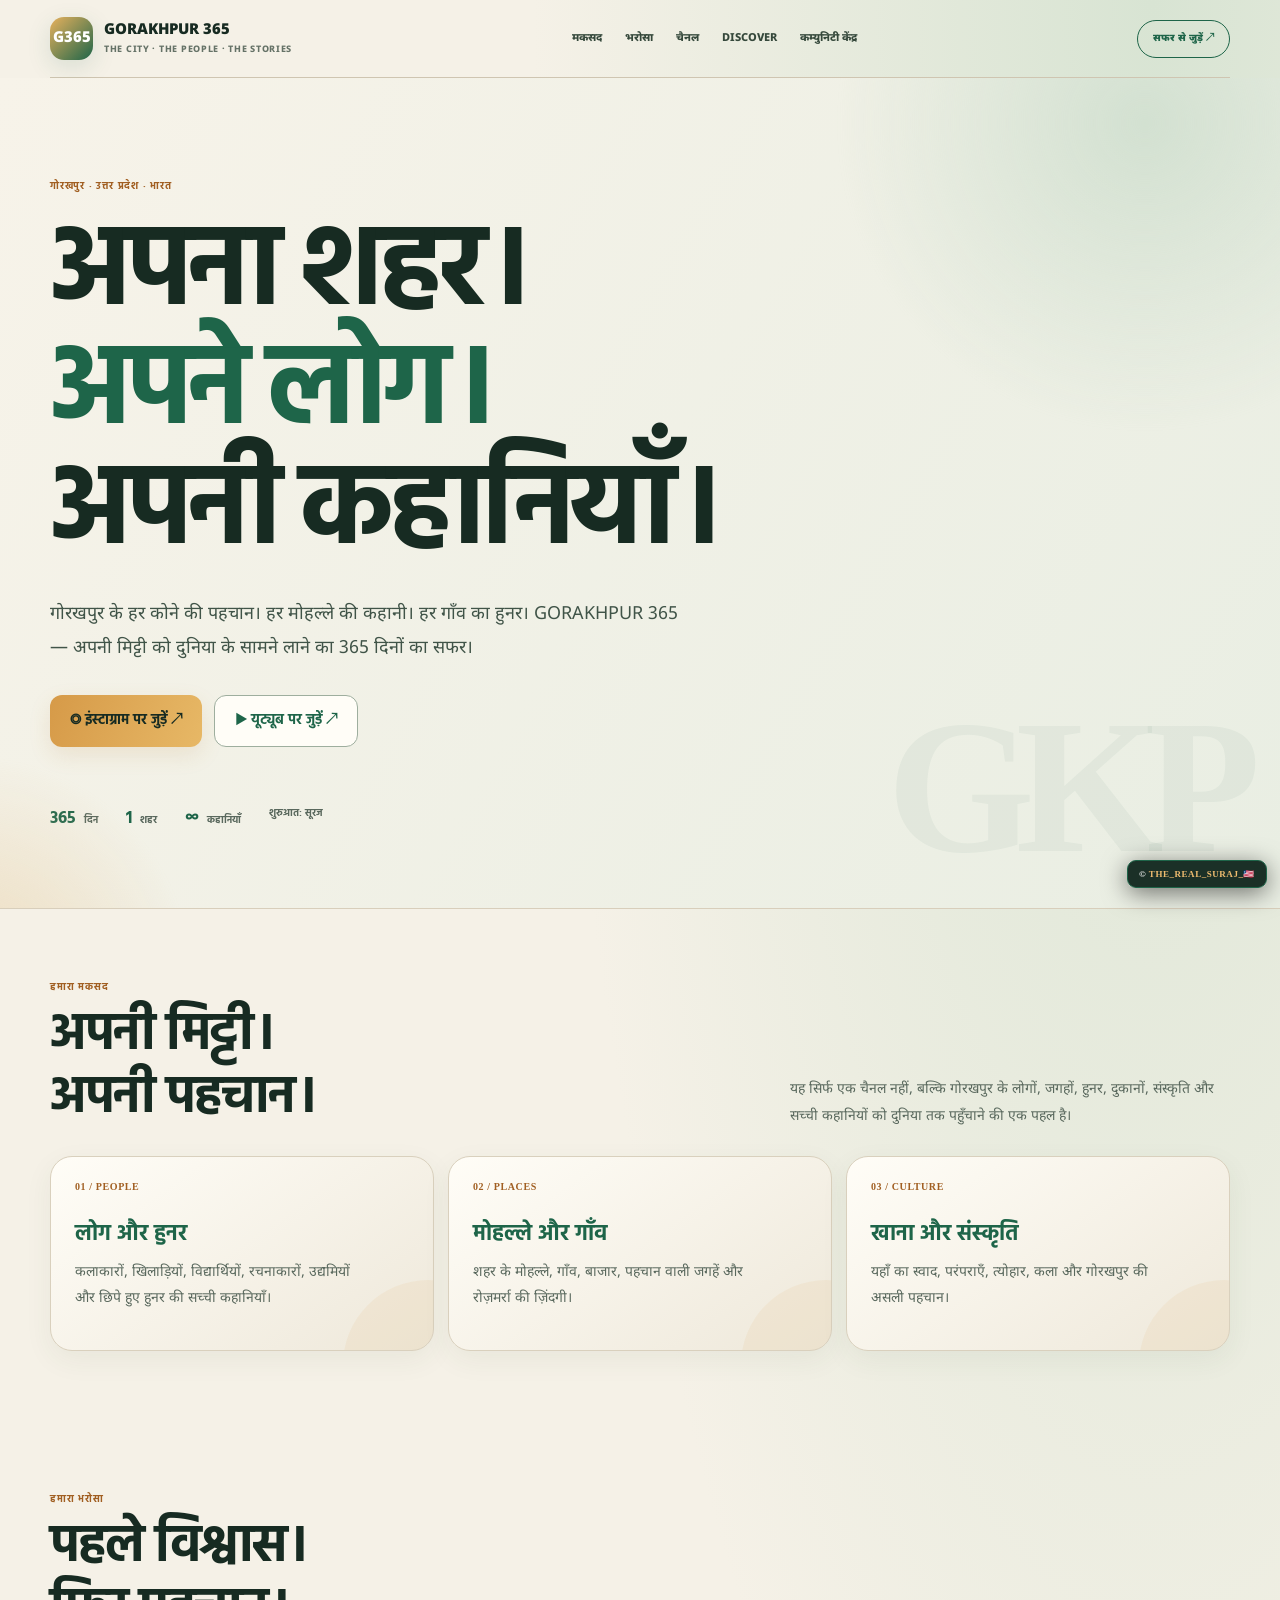
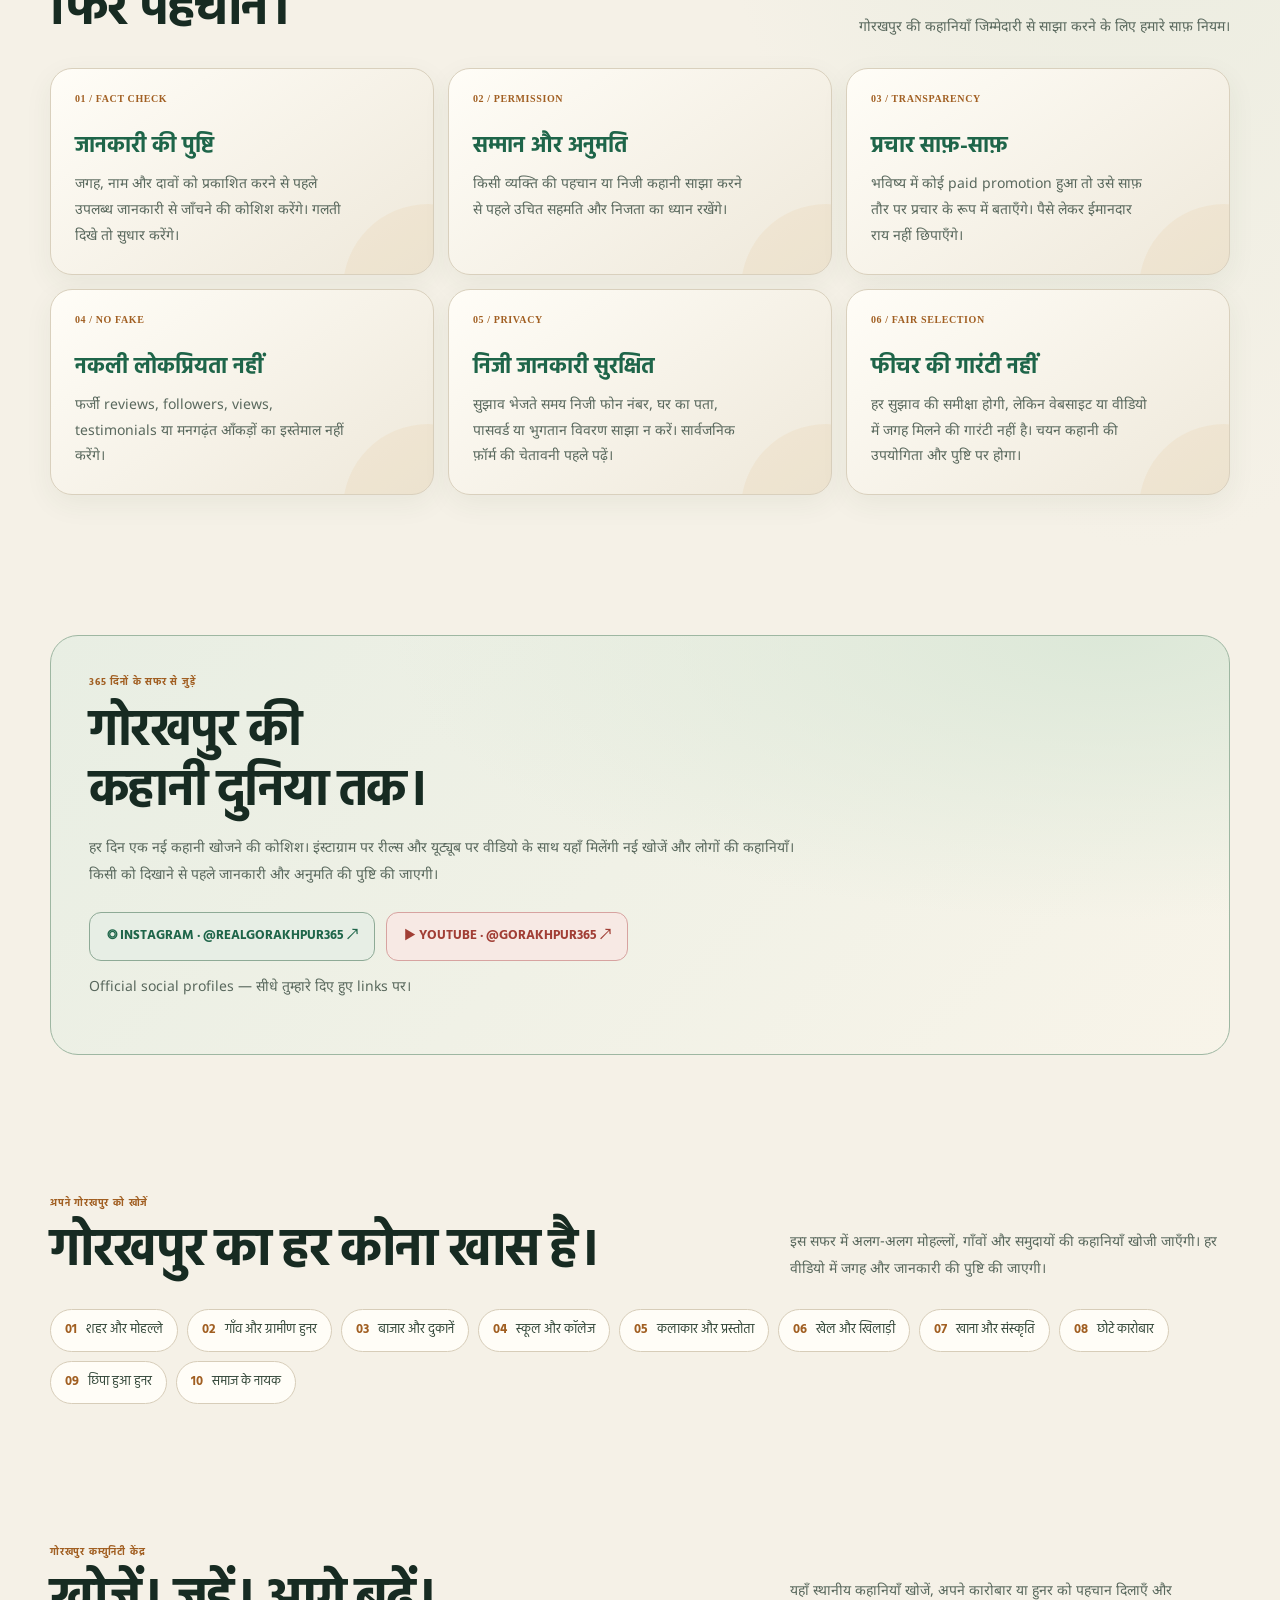
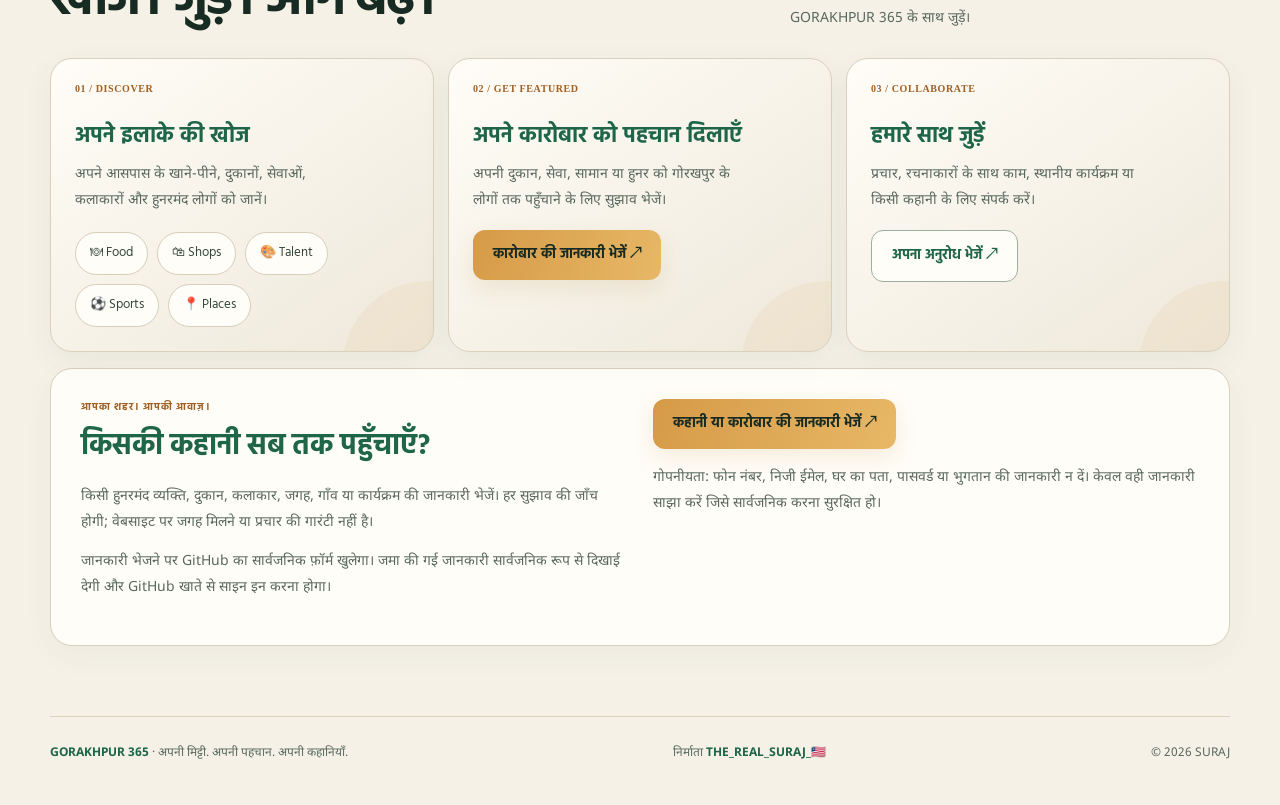
==== commit 74db39ab: "Add public trust and editorial standards section" ====
--- a/index.html
+++ b/index.html
@@ -33,10 +33,11 @@
 <script type="application/ld+json">{"@context":"https://schema.org","@type":"Organization","name":"GORAKHPUR 365","url":"https://anshikaarya639619-del.github.io/SurajAN_95/","sameAs":["https://www.instagram.com/realgorakhpur365/","https://youtube.com/@gorakhpur365"],"areaServed":{"@type":"City","name":"Gorakhpur"}}</script>
 </head>
 <body>
-<header class="wrap nav"><a class="brand" href="#top"><span class="brandmark">G365</span><span>GORAKHPUR 365<small>THE CITY · THE PEOPLE · THE STORIES</small></span></a><nav class="navlinks"><a href="#mission">MISSION</a><a href="#discover">CHANNELS</a><a href="#areas">DISCOVER</a><a href="#submit">कम्युनिटी केंद्र</a></nav><a class="navcta" href="#discover">सफर से जुड़ें ↗</a></header>
+<header class="wrap nav"><a class="brand" href="#top"><span class="brandmark">G365</span><span>GORAKHPUR 365<small>THE CITY · THE PEOPLE · THE STORIES</small></span></a><nav class="navlinks"><a href="#mission">मकसद</a><a href="#trust">भरोसा</a><a href="#discover">चैनल</a><a href="#areas">DISCOVER</a><a href="#submit">कम्युनिटी केंद्र</a></nav><a class="navcta" href="#discover">सफर से जुड़ें ↗</a></header>
 <main id="top">
 <section class="hero"><div class="wrap"><div class="eyebrow">गोरखपुर · उत्तर प्रदेश · भारत</div><h1>अपना शहर।<br><span>अपने लोग।</span><br>अपनी कहानियाँ।</h1><p class="lead">गोरखपुर के हर कोने की पहचान। हर मोहल्ले की कहानी। हर गाँव का हुनर। GORAKHPUR 365 — अपनी मिट्टी को दुनिया के सामने लाने का 365 दिनों का सफर।</p><div class="actions"><a class="btn" href="https://www.instagram.com/realgorakhpur365/" target="_blank" rel="noopener noreferrer">◎ इंस्टाग्राम पर जुड़ें ↗</a><a class="btn alt" href="https://youtube.com/@gorakhpur365" target="_blank" rel="noopener noreferrer">▶ यूट्यूब पर जुड़ें ↗</a></div><div class="metrics"><span><b>365</b> दिन</span><span><b>1</b> शहर</span><span><b>∞</b> कहानियाँ</span><span>शुरुआत: सूरज</span></div></div><div class="hero-tag">GKP</div></section>
 <section id="mission"><div class="wrap"><div class="heading"><div><div class="eyebrow">हमारा मकसद</div><h2>अपनी मिट्टी।<br>अपनी पहचान।</h2></div><p>यह सिर्फ एक चैनल नहीं, बल्कि गोरखपुर के लोगों, जगहों, हुनर, दुकानों, संस्कृति और सच्ची कहानियों को दुनिया तक पहुँचाने की एक पहल है।</p></div><div class="grid"><article class="card"><div class="index">01 / PEOPLE</div><h3>लोग और हुनर</h3><p>कलाकारों, खिलाड़ियों, विद्यार्थियों, रचनाकारों, उद्यमियों और छिपे हुए हुनर की सच्ची कहानियाँ।</p></article><article class="card"><div class="index">02 / PLACES</div><h3>मोहल्ले और गाँव</h3><p>शहर के मोहल्ले, गाँव, बाजार, पहचान वाली जगहें और रोज़मर्रा की ज़िंदगी।</p></article><article class="card"><div class="index">03 / CULTURE</div><h3>खाना और संस्कृति</h3><p>यहाँ का स्वाद, परंपराएँ, त्योहार, कला और गोरखपुर की असली पहचान।</p></article></div></div></section>
+<section id="trust"><div class="wrap"><div class="heading"><div><div class="eyebrow">हमारा भरोसा</div><h2>पहले विश्वास।<br>फिर पहचान।</h2></div><p>गोरखपुर की कहानियाँ जिम्मेदारी से साझा करने के लिए हमारे साफ़ नियम।</p></div><div class="grid"><article class="card"><div class="index">01 / FACT CHECK</div><h3>जानकारी की पुष्टि</h3><p>जगह, नाम और दावों को प्रकाशित करने से पहले उपलब्ध जानकारी से जाँचने की कोशिश करेंगे। गलती दिखे तो सुधार करेंगे।</p></article><article class="card"><div class="index">02 / PERMISSION</div><h3>सम्मान और अनुमति</h3><p>किसी व्यक्ति की पहचान या निजी कहानी साझा करने से पहले उचित सहमति और निजता का ध्यान रखेंगे।</p></article><article class="card"><div class="index">03 / TRANSPARENCY</div><h3>प्रचार साफ़-साफ़</h3><p>भविष्य में कोई paid promotion हुआ तो उसे साफ़ तौर पर प्रचार के रूप में बताएँगे। पैसे लेकर ईमानदार राय नहीं छिपाएँगे।</p></article><article class="card"><div class="index">04 / NO FAKE</div><h3>नकली लोकप्रियता नहीं</h3><p>फर्जी reviews, followers, views, testimonials या मनगढ़ंत आँकड़ों का इस्तेमाल नहीं करेंगे।</p></article><article class="card"><div class="index">05 / PRIVACY</div><h3>निजी जानकारी सुरक्षित</h3><p>सुझाव भेजते समय निजी फोन नंबर, घर का पता, पासवर्ड या भुगतान विवरण साझा न करें। सार्वजनिक फ़ॉर्म की चेतावनी पहले पढ़ें।</p></article><article class="card"><div class="index">06 / FAIR SELECTION</div><h3>फीचर की गारंटी नहीं</h3><p>हर सुझाव की समीक्षा होगी, लेकिन वेबसाइट या वीडियो में जगह मिलने की गारंटी नहीं है। चयन कहानी की उपयोगिता और पुष्टि पर होगा।</p></article></div></div></section>
 <section id="discover"><div class="wrap"><div class="mission"><div class="eyebrow">365 दिनों के सफर से जुड़ें</div><h2>गोरखपुर की<br>कहानी दुनिया तक।</h2><p>हर दिन एक नई कहानी खोजने की कोशिश। इंस्टाग्राम पर रील्स और यूट्यूब पर वीडियो के साथ यहाँ मिलेंगी नई खोजें और लोगों की कहानियाँ। किसी को दिखाने से पहले जानकारी और अनुमति की पुष्टि की जाएगी।</p><div class="social"><a href="https://www.instagram.com/realgorakhpur365/" target="_blank" rel="noopener noreferrer">◎ INSTAGRAM · @REALGORAKHPUR365 ↗</a><a class="yt" href="https://youtube.com/@gorakhpur365" target="_blank" rel="noopener noreferrer">▶ YOUTUBE · @GORAKHPUR365 ↗</a></div><p class="small">Official social profiles — सीधे तुम्हारे दिए हुए links पर।</p></div></div></section>
 <section id="areas"><div class="wrap"><div class="heading"><div><div class="eyebrow">अपने गोरखपुर को खोजें</div><h2>गोरखपुर का हर कोना खास है।</h2></div><p>इस सफर में अलग-अलग मोहल्लों, गाँवों और समुदायों की कहानियाँ खोजी जाएँगी। हर वीडियो में जगह और जानकारी की पुष्टि की जाएगी।</p></div><div class="chips"><span class="chip"><b>01</b> शहर और मोहल्ले</span><span class="chip"><b>02</b> गाँव और ग्रामीण हुनर</span><span class="chip"><b>03</b> बाजार और दुकानें</span><span class="chip"><b>04</b> स्कूल और कॉलेज</span><span class="chip"><b>05</b> कलाकार और प्रस्तोता</span><span class="chip"><b>06</b> खेल और खिलाड़ी</span><span class="chip"><b>07</b> खाना और संस्कृति</span><span class="chip"><b>08</b> छोटे कारोबार</span><span class="chip"><b>09</b> छिपा हुआ हुनर</span><span class="chip"><b>10</b> समाज के नायक</span></div></div></section>
 <section id="submit"><div class="wrap"><div class="heading"><div><div class="eyebrow">गोरखपुर कम्युनिटी केंद्र</div><h2>खोजें। जुड़ें। आगे बढ़ें।</h2></div><p>यहाँ स्थानीय कहानियाँ खोजें, अपने कारोबार या हुनर को पहचान दिलाएँ और GORAKHPUR 365 के साथ जुड़ें।</p></div><div class="grid"><article class="card"><div class="index">01 / DISCOVER</div><h3>अपने इलाके की खोज</h3><p>अपने आसपास के खाने-पीने, दुकानों, सेवाओं, कलाकारों और हुनरमंद लोगों को जानें।</p><div class="chips" style="margin-top:18px"><span class="chip">🍽 Food</span><span class="chip">🛍 Shops</span><span class="chip">🎨 Talent</span><span class="chip">⚽ Sports</span><span class="chip">📍 Places</span></div></article><article class="card"><div class="index">02 / GET FEATURED</div><h3>अपने कारोबार को पहचान दिलाएँ</h3><p>अपनी दुकान, सेवा, सामान या हुनर को गोरखपुर के लोगों तक पहुँचाने के लिए सुझाव भेजें।</p><a class="btn" style="margin-top:16px" href="https://github.com/anshikaarya639619-del/SurajAN_95/issues/new?template=community-lead.yml">कारोबार की जानकारी भेजें ↗</a></article><article class="card"><div class="index">03 / COLLABORATE</div><h3>हमारे साथ जुड़ें</h3><p>प्रचार, रचनाकारों के साथ काम, स्थानीय कार्यक्रम या किसी कहानी के लिए संपर्क करें।</p><a class="btn alt" style="margin-top:16px" href="https://github.com/anshikaarya639619-del/SurajAN_95/issues/new?template=community-lead.yml">अपना अनुरोध भेजें ↗</a></article></div><div class="storybox" style="margin-top:16px"><div><div class="eyebrow">आपका शहर। आपकी आवाज़।</div><h3>किसकी कहानी सब तक पहुँचाएँ?</h3><p>किसी हुनरमंद व्यक्ति, दुकान, कलाकार, जगह, गाँव या कार्यक्रम की जानकारी भेजें। हर सुझाव की जाँच होगी; वेबसाइट पर जगह मिलने या प्रचार की गारंटी नहीं है।</p><p class="small">जानकारी भेजने पर GitHub का सार्वजनिक फ़ॉर्म खुलेगा। जमा की गई जानकारी सार्वजनिक रूप से दिखाई देगी और GitHub खाते से साइन इन करना होगा।</p></div><div><a class="btn" href="https://github.com/anshikaarya639619-del/SurajAN_95/issues/new?template=community-lead.yml">कहानी या कारोबार की जानकारी भेजें ↗</a><p class="small" style="margin-top:16px">गोपनीयता: फोन नंबर, निजी ईमेल, घर का पता, पासवर्ड या भुगतान की जानकारी न दें। केवल वही जानकारी साझा करें जिसे सार्वजनिक करना सुरक्षित हो।</p></div></div></div></section>
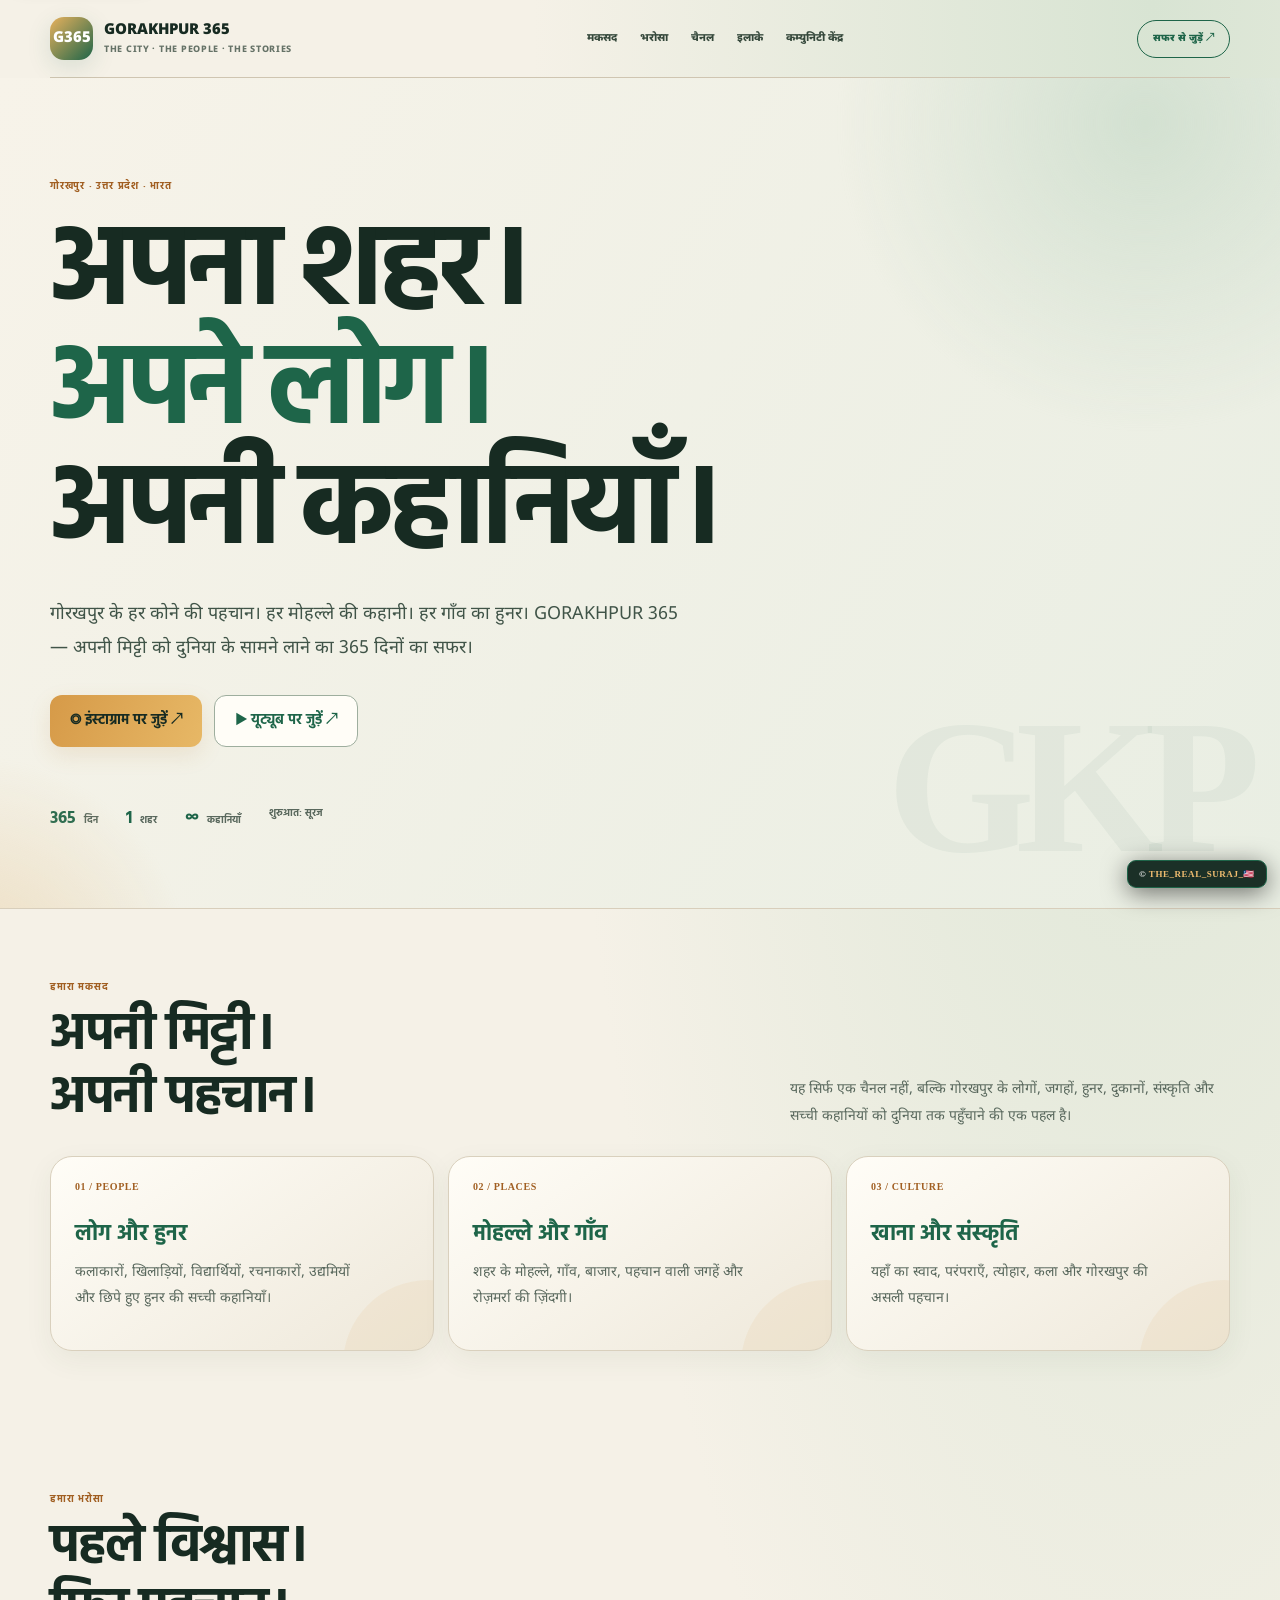
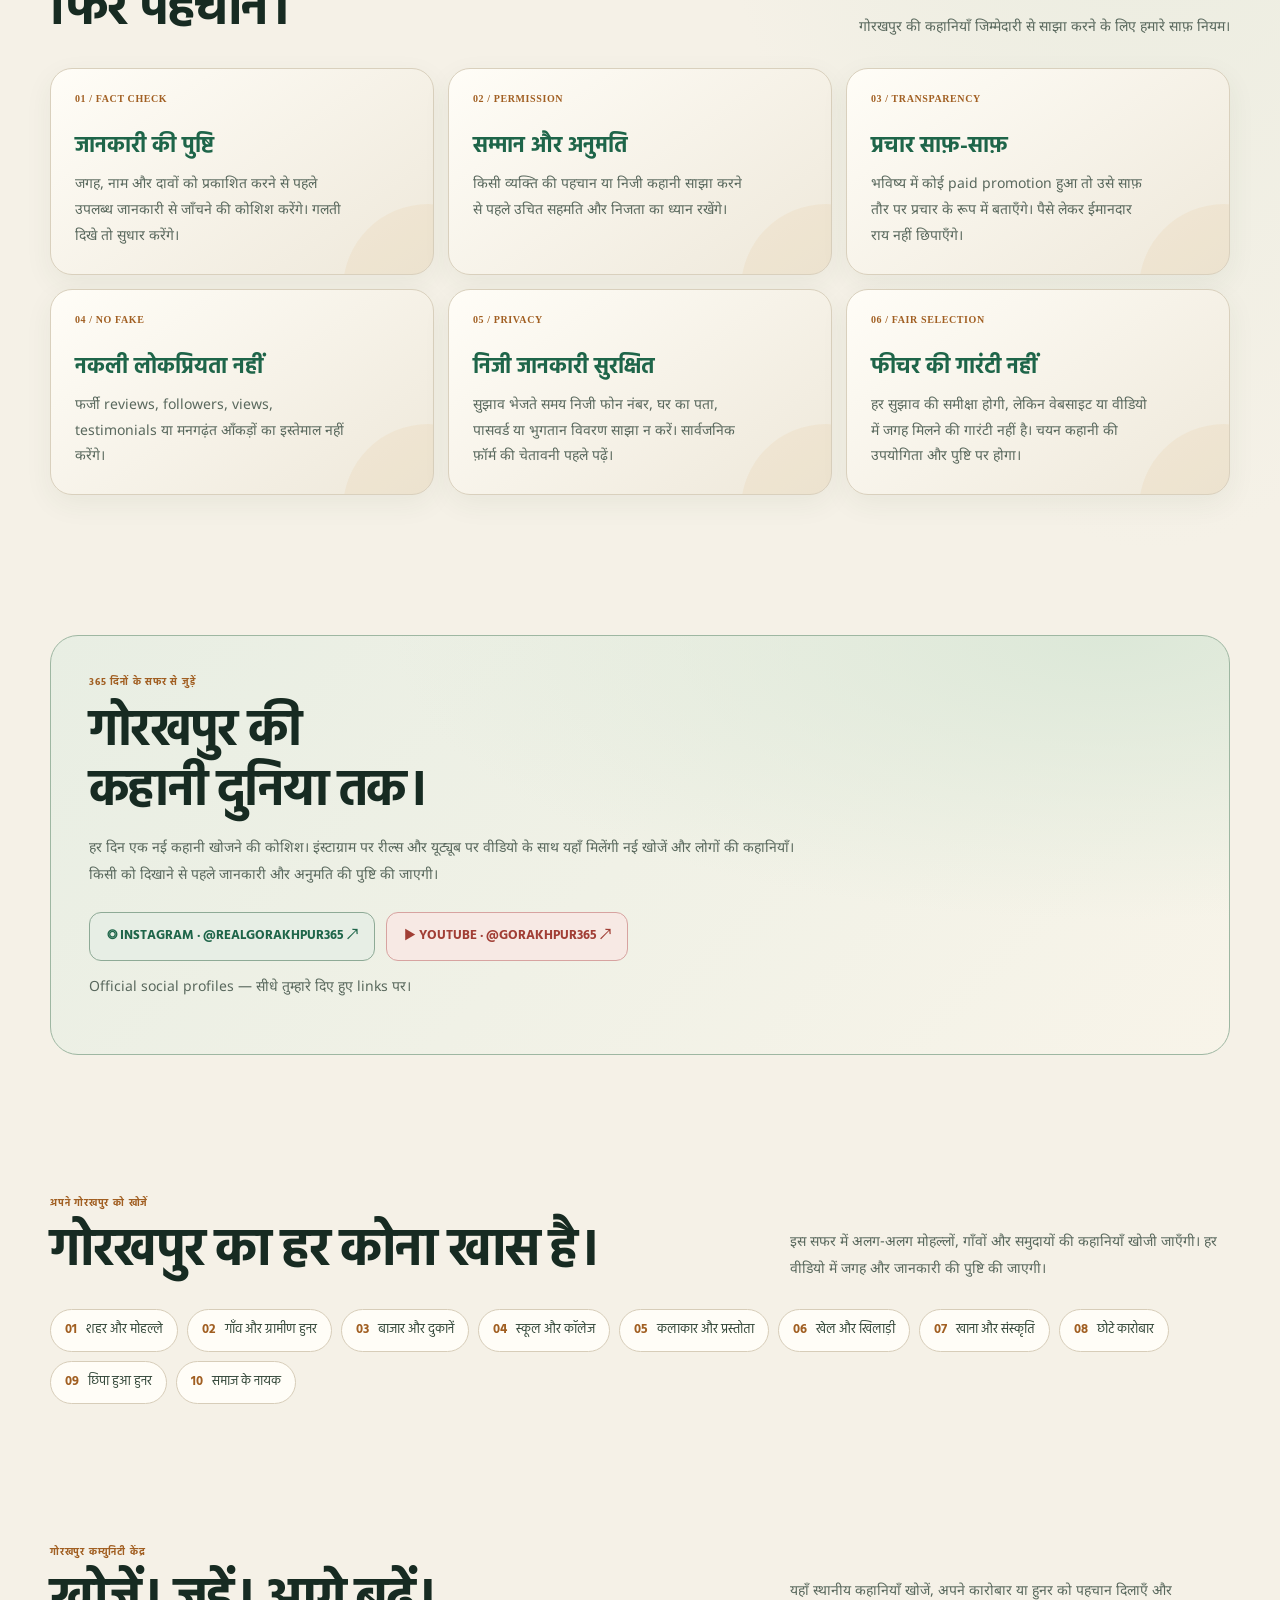
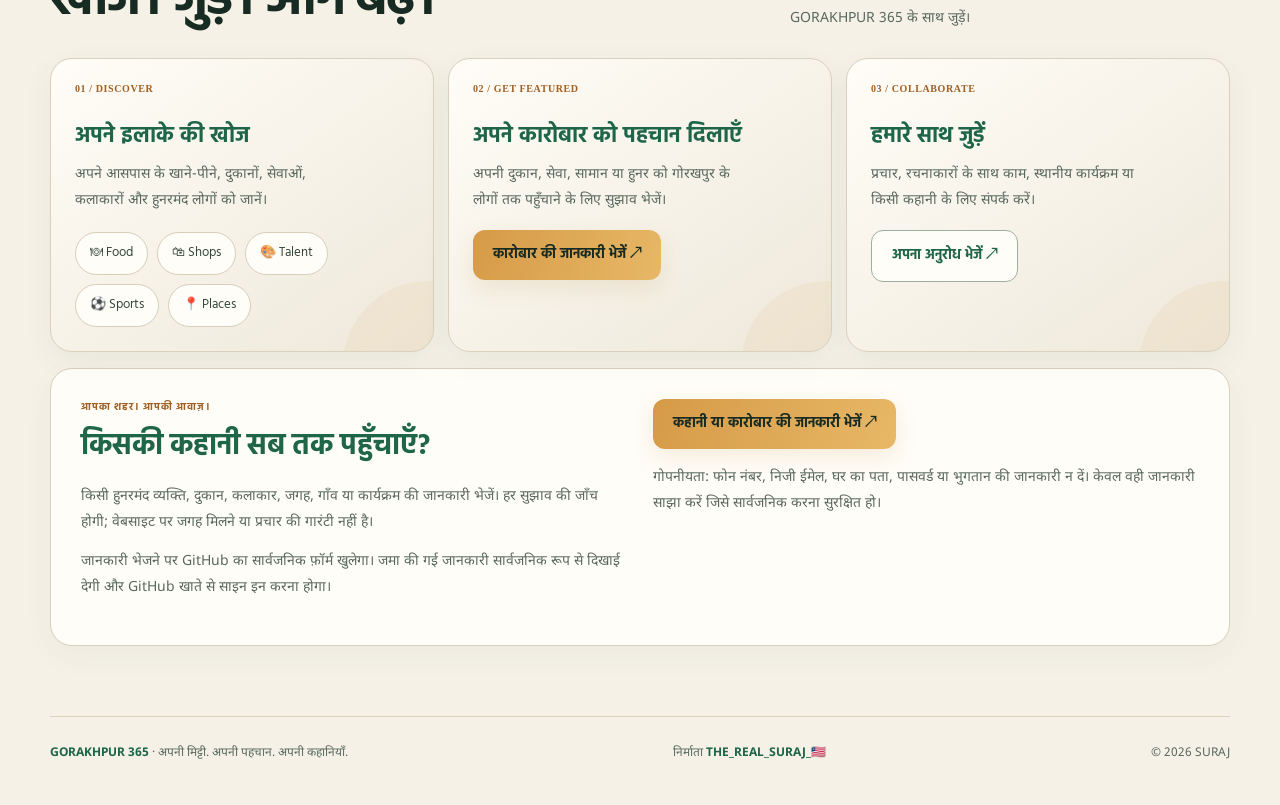
==== commit 2ec657d5: "Add accessible mobile navigation and Hindi-first metadata" ====
--- a/index.html
+++ b/index.html
@@ -3,10 +3,10 @@
 <head>
 <meta charset="utf-8"><meta name="viewport" content="width=device-width,initial-scale=1,viewport-fit=cover">
 <meta name="theme-color" content="#10251d">
-<title>GORAKHPUR 365 — The City. The People. The Stories.</title>
+<title>GORAKHPUR 365 — गोरखपुर के लोग, मोहल्ले और कहानियाँ</title>
 <meta name="description" content="GORAKHPUR 365 — Gorakhpur, Uttar Pradesh के मोहल्लों, गाँवों, लोगों, local talent, businesses, culture और असली कहानियों की खोज।">
 <meta name="keywords" content="Gorakhpur, Gorakhpur 365, Gorakhpur Uttar Pradesh, Gorakhpur talent, Gorakhpur people, Gorakhpur villages, Gorakhpur stories, Gorakhpur Instagram, Gorakhpur YouTube">
-<meta property="og:type" content="website"><meta property="og:title" content="GORAKHPUR 365 | Discover Every Corner"><meta property="og:description" content="गोरखपुर के हर कोने की पहचान। हर टैलेंट की कहानी।"><meta property="og:url" content="https://anshikaarya639619-del.github.io/SurajAN_95/"><meta name="twitter:card" content="summary_large_image">
+<meta property="og:type" content="website"><meta property="og:locale" content="hi_IN"><meta property="og:site_name" content="GORAKHPUR 365"><meta property="og:title" content="GORAKHPUR 365 — गोरखपुर के लोग, मोहल्ले और कहानियाँ"><meta property="og:description" content="गोरखपुर के मोहल्लों, गाँवों, हुनरमंद लोगों और असली कहानियों की खोज।"><meta property="og:url" content="https://anshikaarya639619-del.github.io/SurajAN_95/"><meta name="twitter:card" content="summary_large_image"><meta name="twitter:title" content="GORAKHPUR 365 — गोरखपुर के लोग, मोहल्ले और कहानियाँ"><meta name="twitter:description" content="गोरखपुर के मोहल्लों, गाँवों, हुनरमंद लोगों और असली कहानियों की खोज।"><link rel="canonical" href="https://anshikaarya639619-del.github.io/SurajAN_95/">
 <link rel="preconnect" href="https://fonts.googleapis.com"><link rel="preconnect" href="https://fonts.gstatic.com" crossorigin>
 <link href="https://fonts.googleapis.com/css2?family=Hind:wght@400;500;600;700;800&family=Noto+Sans+Devanagari:wght@400;500;600;700;800;900&family=DM+Sans:wght@400;500;600;700;800;900&display=swap" rel="stylesheet">
 <style>
@@ -29,12 +29,28 @@
 .footer{border-color:#d9d0bd;color:#59685d;font-size:12px}.footer b{color:#1e6549}.watermark{border-color:#1e6549;background:#10251df2;color:#fff}.watermark span{color:#f0bd70}
 @media(max-width:760px){.hero h1{font-size:clamp(48px,13vw,78px)}.lead{font-size:16px}.navcta{font-size:10px}}
 
+
+/* Mobile navigation and keyboard accessibility */
+.skip-link{position:fixed;top:-64px;left:14px;z-index:1000;padding:10px 15px;border-radius:10px;background:#1e6549;color:#fff;font:700 14px 'Hind','Noto Sans Devanagari',sans-serif;box-shadow:0 6px 20px #172b2230;transition:top .18s ease}
+.skip-link:focus{top:12px}
+:focus-visible{outline:3px solid #d18a35;outline-offset:3px}
+.menu-toggle{display:none;align-items:center;justify-content:center;gap:7px;padding:9px 11px;border:1px solid #9eae9e;border-radius:10px;background:#fffdf7;color:#1e6549;font:700 12px 'Hind','Noto Sans Devanagari',sans-serif;cursor:pointer}
+@media(max-width:760px){
+ .nav{position:relative;z-index:30}
+ .menu-toggle{display:inline-flex}
+ .navlinks{display:none;position:absolute;top:calc(100% + 8px);left:0;right:0;flex-direction:column;gap:3px;padding:8px;border:1px solid #d9d0bd;border-radius:14px;background:#fffdf7;box-shadow:0 14px 35px #172b2220}
+ .navlinks.is-open{display:flex}
+ .navlinks a{padding:12px 14px;border-radius:9px;color:#1e6549;font:600 14px 'Hind','Noto Sans Devanagari',sans-serif}
+ .navlinks a:hover,.navlinks a:focus-visible{background:#e9eee3;color:#172b22}
+}
+@media(prefers-reduced-motion:reduce){html{scroll-behavior:auto}*,*::before,*::after{scroll-behavior:auto!important;animation-duration:.01ms!important;animation-iteration-count:1!important;transition-duration:.01ms!important}}
 </style>
 <script type="application/ld+json">{"@context":"https://schema.org","@type":"Organization","name":"GORAKHPUR 365","url":"https://anshikaarya639619-del.github.io/SurajAN_95/","sameAs":["https://www.instagram.com/realgorakhpur365/","https://youtube.com/@gorakhpur365"],"areaServed":{"@type":"City","name":"Gorakhpur"}}</script>
 </head>
 <body>
-<header class="wrap nav"><a class="brand" href="#top"><span class="brandmark">G365</span><span>GORAKHPUR 365<small>THE CITY · THE PEOPLE · THE STORIES</small></span></a><nav class="navlinks"><a href="#mission">मकसद</a><a href="#trust">भरोसा</a><a href="#discover">चैनल</a><a href="#areas">DISCOVER</a><a href="#submit">कम्युनिटी केंद्र</a></nav><a class="navcta" href="#discover">सफर से जुड़ें ↗</a></header>
-<main id="top">
+<a class="skip-link" href="#top">मुख्य सामग्री पर जाएँ</a>
+<header class="wrap nav"><a class="brand" href="#top"><span class="brandmark">G365</span><span>GORAKHPUR 365<small>THE CITY · THE PEOPLE · THE STORIES</small></span></a><nav class="navlinks" id="primaryNav" aria-label="मुख्य नेविगेशन"><a href="#mission">मकसद</a><a href="#trust">भरोसा</a><a href="#discover">चैनल</a><a href="#areas">इलाके</a><a href="#submit">कम्युनिटी केंद्र</a></nav><button class="menu-toggle" id="menuToggle" type="button" aria-controls="primaryNav" aria-expanded="false" aria-label="मेन्यू खोलें"><span aria-hidden="true">☰</span><span>मेन्यू</span></button><a class="navcta" href="#discover">सफर से जुड़ें ↗</a></header>
+<main id="top" tabindex="-1">
 <section class="hero"><div class="wrap"><div class="eyebrow">गोरखपुर · उत्तर प्रदेश · भारत</div><h1>अपना शहर।<br><span>अपने लोग।</span><br>अपनी कहानियाँ।</h1><p class="lead">गोरखपुर के हर कोने की पहचान। हर मोहल्ले की कहानी। हर गाँव का हुनर। GORAKHPUR 365 — अपनी मिट्टी को दुनिया के सामने लाने का 365 दिनों का सफर।</p><div class="actions"><a class="btn" href="https://www.instagram.com/realgorakhpur365/" target="_blank" rel="noopener noreferrer">◎ इंस्टाग्राम पर जुड़ें ↗</a><a class="btn alt" href="https://youtube.com/@gorakhpur365" target="_blank" rel="noopener noreferrer">▶ यूट्यूब पर जुड़ें ↗</a></div><div class="metrics"><span><b>365</b> दिन</span><span><b>1</b> शहर</span><span><b>∞</b> कहानियाँ</span><span>शुरुआत: सूरज</span></div></div><div class="hero-tag">GKP</div></section>
 <section id="mission"><div class="wrap"><div class="heading"><div><div class="eyebrow">हमारा मकसद</div><h2>अपनी मिट्टी।<br>अपनी पहचान।</h2></div><p>यह सिर्फ एक चैनल नहीं, बल्कि गोरखपुर के लोगों, जगहों, हुनर, दुकानों, संस्कृति और सच्ची कहानियों को दुनिया तक पहुँचाने की एक पहल है।</p></div><div class="grid"><article class="card"><div class="index">01 / PEOPLE</div><h3>लोग और हुनर</h3><p>कलाकारों, खिलाड़ियों, विद्यार्थियों, रचनाकारों, उद्यमियों और छिपे हुए हुनर की सच्ची कहानियाँ।</p></article><article class="card"><div class="index">02 / PLACES</div><h3>मोहल्ले और गाँव</h3><p>शहर के मोहल्ले, गाँव, बाजार, पहचान वाली जगहें और रोज़मर्रा की ज़िंदगी।</p></article><article class="card"><div class="index">03 / CULTURE</div><h3>खाना और संस्कृति</h3><p>यहाँ का स्वाद, परंपराएँ, त्योहार, कला और गोरखपुर की असली पहचान।</p></article></div></div></section>
 <section id="trust"><div class="wrap"><div class="heading"><div><div class="eyebrow">हमारा भरोसा</div><h2>पहले विश्वास।<br>फिर पहचान।</h2></div><p>गोरखपुर की कहानियाँ जिम्मेदारी से साझा करने के लिए हमारे साफ़ नियम।</p></div><div class="grid"><article class="card"><div class="index">01 / FACT CHECK</div><h3>जानकारी की पुष्टि</h3><p>जगह, नाम और दावों को प्रकाशित करने से पहले उपलब्ध जानकारी से जाँचने की कोशिश करेंगे। गलती दिखे तो सुधार करेंगे।</p></article><article class="card"><div class="index">02 / PERMISSION</div><h3>सम्मान और अनुमति</h3><p>किसी व्यक्ति की पहचान या निजी कहानी साझा करने से पहले उचित सहमति और निजता का ध्यान रखेंगे।</p></article><article class="card"><div class="index">03 / TRANSPARENCY</div><h3>प्रचार साफ़-साफ़</h3><p>भविष्य में कोई paid promotion हुआ तो उसे साफ़ तौर पर प्रचार के रूप में बताएँगे। पैसे लेकर ईमानदार राय नहीं छिपाएँगे।</p></article><article class="card"><div class="index">04 / NO FAKE</div><h3>नकली लोकप्रियता नहीं</h3><p>फर्जी reviews, followers, views, testimonials या मनगढ़ंत आँकड़ों का इस्तेमाल नहीं करेंगे।</p></article><article class="card"><div class="index">05 / PRIVACY</div><h3>निजी जानकारी सुरक्षित</h3><p>सुझाव भेजते समय निजी फोन नंबर, घर का पता, पासवर्ड या भुगतान विवरण साझा न करें। सार्वजनिक फ़ॉर्म की चेतावनी पहले पढ़ें।</p></article><article class="card"><div class="index">06 / FAIR SELECTION</div><h3>फीचर की गारंटी नहीं</h3><p>हर सुझाव की समीक्षा होगी, लेकिन वेबसाइट या वीडियो में जगह मिलने की गारंटी नहीं है। चयन कहानी की उपयोगिता और पुष्टि पर होगा।</p></article></div></div></section>
@@ -45,6 +61,6 @@
 <footer class="wrap footer"><span><b>GORAKHPUR 365</b> · अपनी मिट्टी. अपनी पहचान. अपनी कहानियाँ.</span><span>निर्माता <b>THE_REAL_SURAJ_🇱🇷</b></span><span>© <span id="year"></span> SURAJ</span></footer>
 <div class="watermark">© <span>THE_REAL_SURAJ_🇱🇷</span></div>
 <script>
-(()=>{'use strict';document.getElementById('year').textContent=new Date().getFullYear();})();
+(()=>{'use strict';const year=document.getElementById('year');if(year)year.textContent=new Date().getFullYear();const toggle=document.getElementById('menuToggle');const nav=document.getElementById('primaryNav');if(toggle&&nav){const setMenuOpen=open=>{nav.classList.toggle('is-open',open);toggle.setAttribute('aria-expanded',String(open));toggle.setAttribute('aria-label',open?'मेन्यू बंद करें':'मेन्यू खोलें');};toggle.addEventListener('click',()=>setMenuOpen(toggle.getAttribute('aria-expanded')!=='true'));nav.addEventListener('click',event=>{if(event.target.closest('a'))setMenuOpen(false);});document.addEventListener('keydown',event=>{if(event.key==='Escape'&&toggle.getAttribute('aria-expanded')==='true'){setMenuOpen(false);toggle.focus();}});}})();
 </script>
 </body></html>
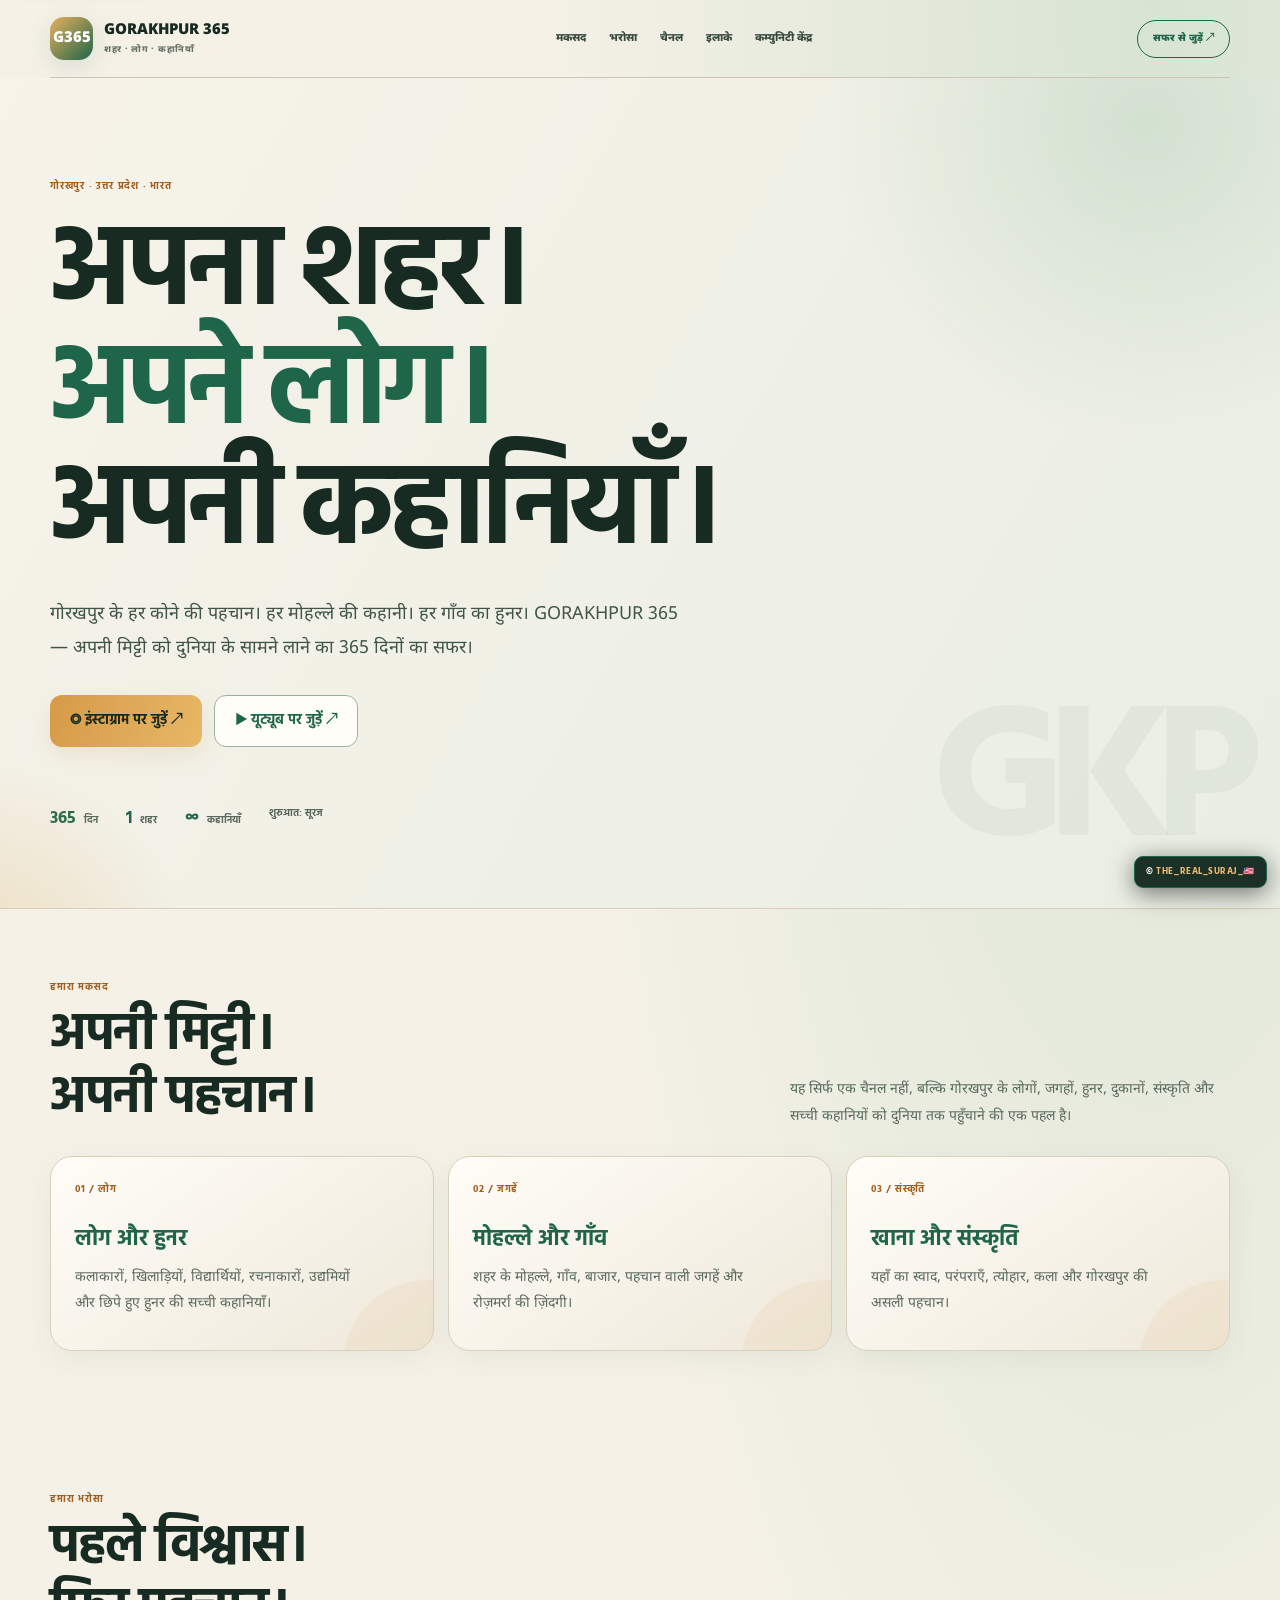
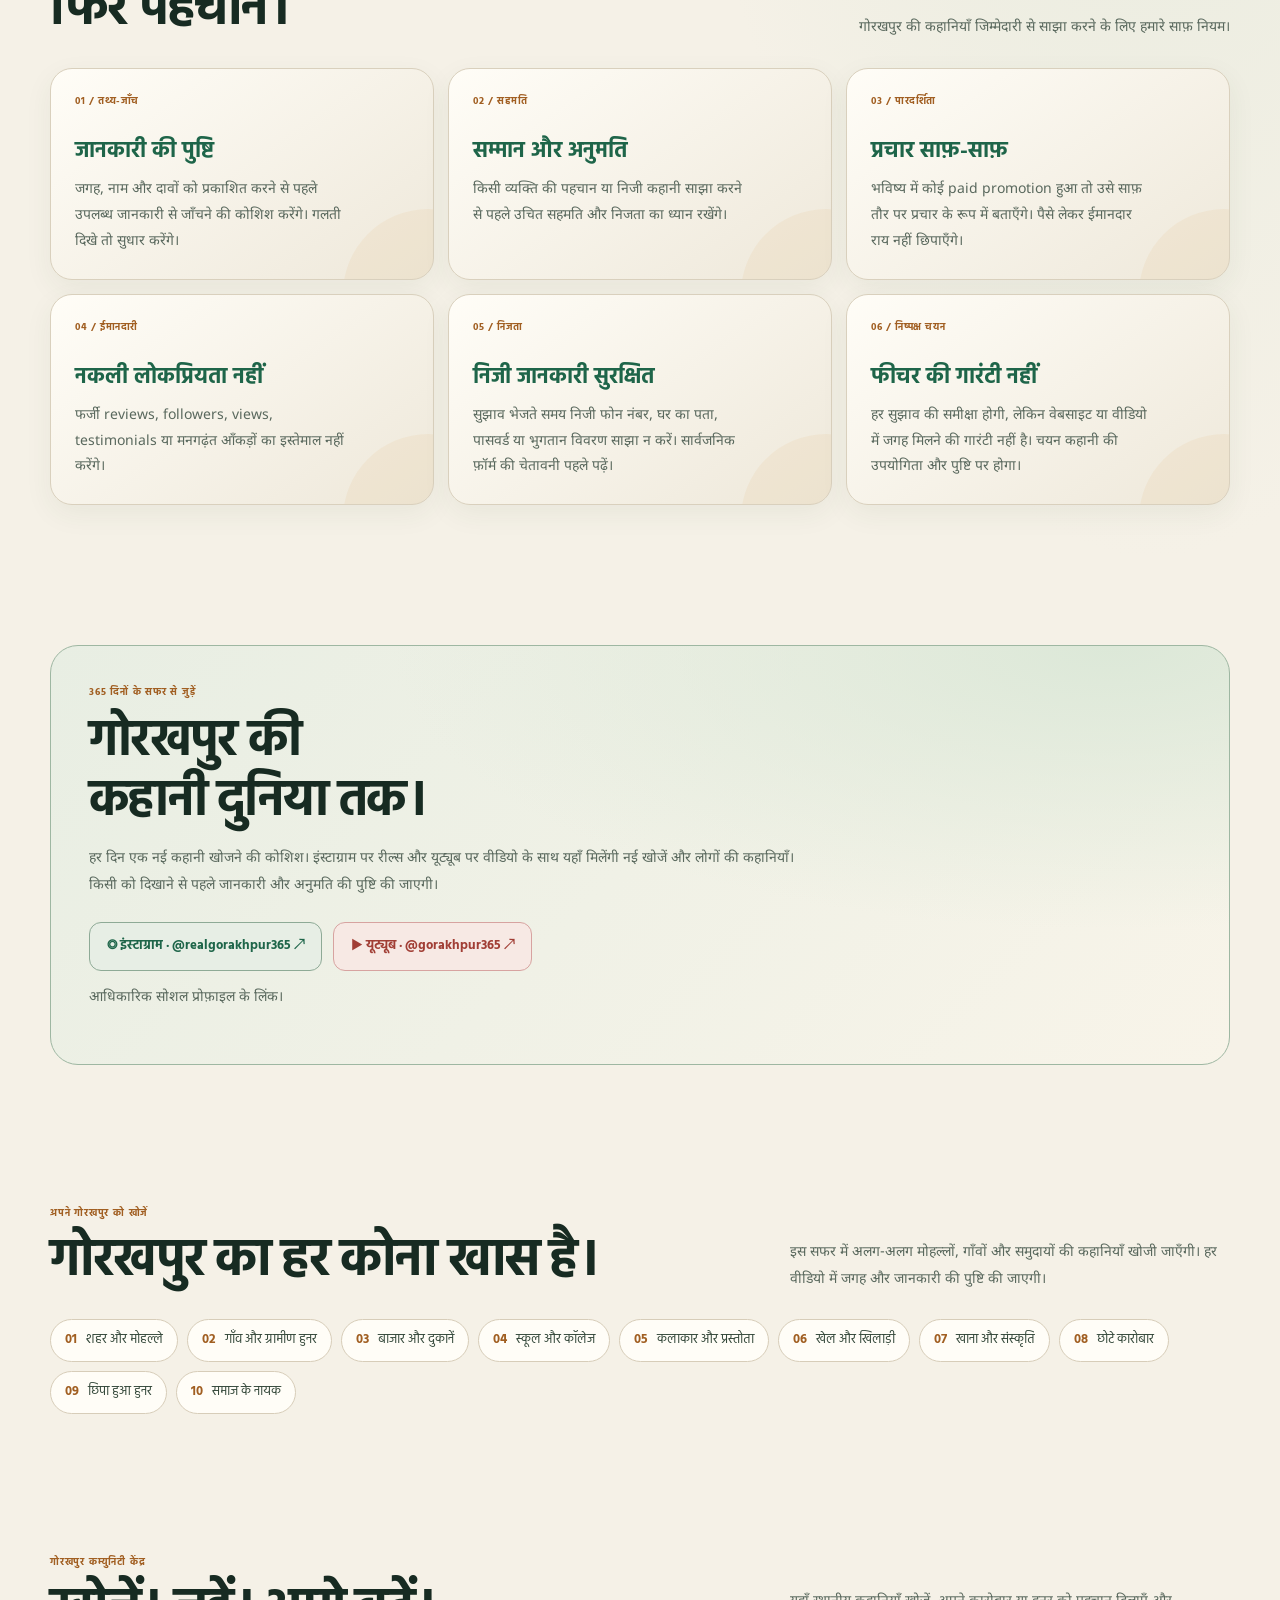
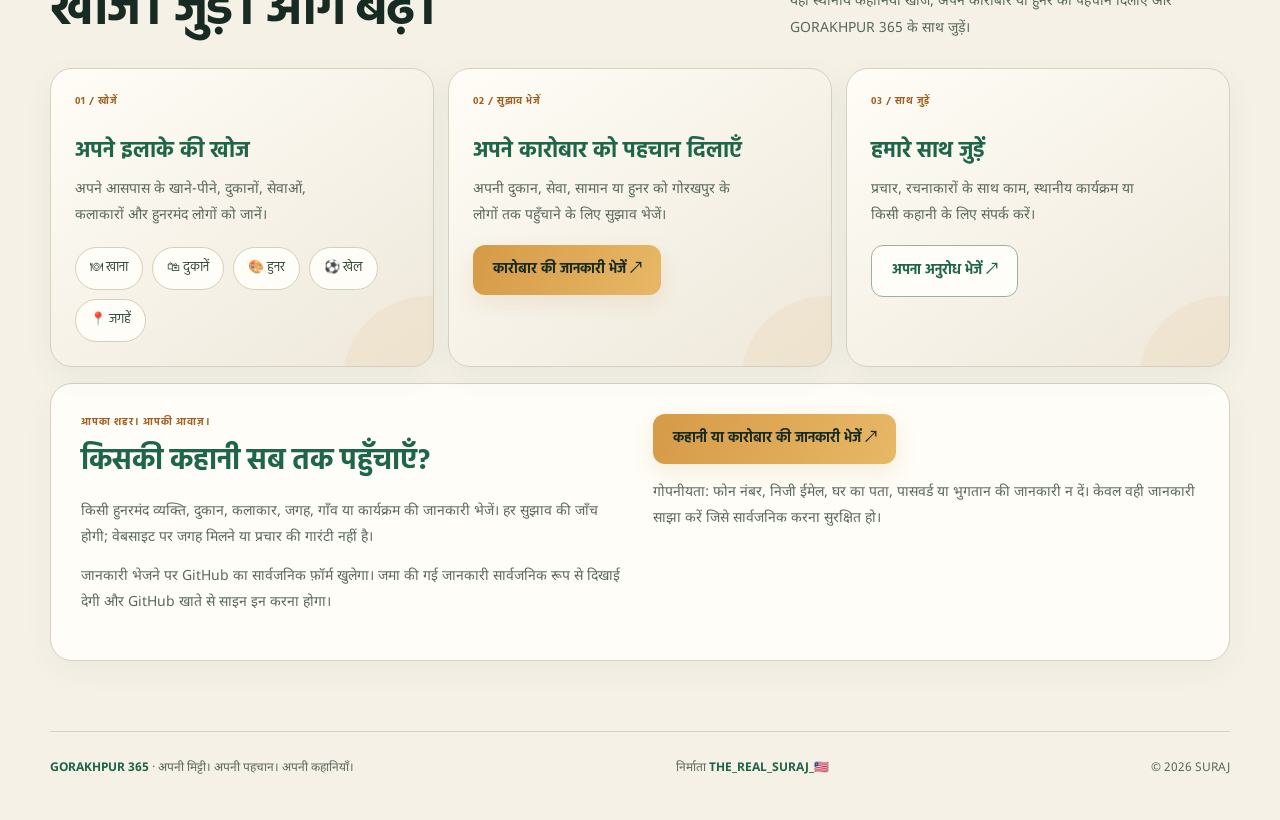
==== commit d4b3d9ac: "Optimize font loading and align site copy with Hindi-first identity" ====
--- a/index.html
+++ b/index.html
@@ -8,9 +8,9 @@
 <meta name="keywords" content="Gorakhpur, Gorakhpur 365, Gorakhpur Uttar Pradesh, Gorakhpur talent, Gorakhpur people, Gorakhpur villages, Gorakhpur stories, Gorakhpur Instagram, Gorakhpur YouTube">
 <meta property="og:type" content="website"><meta property="og:locale" content="hi_IN"><meta property="og:site_name" content="GORAKHPUR 365"><meta property="og:title" content="GORAKHPUR 365 — गोरखपुर के लोग, मोहल्ले और कहानियाँ"><meta property="og:description" content="गोरखपुर के मोहल्लों, गाँवों, हुनरमंद लोगों और असली कहानियों की खोज।"><meta property="og:url" content="https://anshikaarya639619-del.github.io/SurajAN_95/"><meta name="twitter:card" content="summary_large_image"><meta name="twitter:title" content="GORAKHPUR 365 — गोरखपुर के लोग, मोहल्ले और कहानियाँ"><meta name="twitter:description" content="गोरखपुर के मोहल्लों, गाँवों, हुनरमंद लोगों और असली कहानियों की खोज।"><link rel="canonical" href="https://anshikaarya639619-del.github.io/SurajAN_95/">
 <link rel="preconnect" href="https://fonts.googleapis.com"><link rel="preconnect" href="https://fonts.gstatic.com" crossorigin>
-<link href="https://fonts.googleapis.com/css2?family=Hind:wght@400;500;600;700;800&family=Noto+Sans+Devanagari:wght@400;500;600;700;800;900&family=DM+Sans:wght@400;500;600;700;800;900&display=swap" rel="stylesheet">
+<link href="https://fonts.googleapis.com/css2?family=Hind:wght@400;500;600;700;800&family=Noto+Sans+Devanagari:wght@400;500;600;700;800;900&display=swap" rel="stylesheet">
 <style>
-:root{--bg:#070b18;--panel:#0d1427;--panel2:#121d35;--line:#263654;--white:#f4f7ff;--muted:#9aa9c3;--cyan:#70e6ff;--lime:#d5ff69;--violet:#9c8cff;--r:23px}*{box-sizing:border-box}html{scroll-behavior:smooth}body{margin:0;background:radial-gradient(ellipse at 80% -10%,#203c6b66,transparent 40%),var(--bg);color:var(--white);font:15px/1.6 "DM Sans",system-ui,sans-serif}a{color:inherit;text-decoration:none}.wrap{width:min(1180px,calc(100% - 38px));margin:auto}.nav{height:78px;display:flex;align-items:center;justify-content:space-between;border-bottom:1px solid #ffffff16}.brand{display:flex;align-items:center;gap:11px;font-weight:1000;letter-spacing:-.055em}.brandmark{width:43px;height:43px;border-radius:14px;background:linear-gradient(135deg,var(--lime),var(--cyan));color:#07101b;display:grid;place-items:center;font-weight:1000;box-shadow:0 0 35px #70e6ff30}.brand small{display:block;color:var(--muted);font-size:9px;letter-spacing:.2em;font-weight:800}.navlinks{display:flex;gap:23px;font-size:11px;font-weight:800;color:#c4d0e6}.navlinks a:hover{color:var(--cyan)}.navcta{padding:10px 15px;border:1px solid #70e6ff80;border-radius:99px;color:var(--cyan);font-size:10px;font-weight:900}.hero{position:relative;overflow:hidden;padding:100px 0 76px;border-bottom:1px solid #ffffff16}.hero:before,.hero:after{content:"";position:absolute;border-radius:50%;pointer-events:none;filter:blur(2px)}.hero:before{width:650px;height:650px;right:-190px;top:-280px;background:radial-gradient(circle,#70e6ff26,transparent 65%)}.hero:after{width:460px;height:460px;left:-260px;bottom:-300px;background:radial-gradient(circle,#9c8cff22,transparent 68%)}.eyebrow{font:700 10px "Space Grotesk";letter-spacing:.24em;color:var(--cyan);text-transform:uppercase}.hero h1{font:700 clamp(54px,10vw,116px)/.88 "Space Grotesk",sans-serif;letter-spacing:-.09em;margin:22px 0 24px;max-width:900px}.hero h1 span{color:var(--lime);text-shadow:0 0 45px #d5ff6930}.lead{max-width:650px;color:#c1cde1;font-size:16px}.actions{display:flex;gap:12px;flex-wrap:wrap;margin-top:30px}.btn{display:inline-flex;align-items:center;justify-content:center;gap:9px;padding:14px 20px;border-radius:12px;background:linear-gradient(110deg,var(--lime),var(--cyan));color:#07101b;font-weight:1000;font-size:11px;box-shadow:0 9px 35px #70e6ff20}.btn.alt{background:#ffffff08;color:var(--white);border:1px solid #ffffff30;box-shadow:none}.metrics{display:flex;gap:28px;flex-wrap:wrap;margin-top:58px;color:var(--muted);font:700 10px "Space Grotesk";letter-spacing:.13em}.metrics b{color:var(--lime);font-size:17px;margin-right:5px}.hero-tag{position:absolute;right:3%;bottom:45px;color:#ffffff0b;font:700 clamp(75px,15vw,190px)/.8 "Space Grotesk";letter-spacing:-.1em;pointer-events:none}section{padding:70px 0}.heading{display:flex;justify-content:space-between;align-items:end;gap:22px;margin-bottom:26px}.heading h2{font:700 clamp(32px,5vw,52px)/.98 "Space Grotesk";letter-spacing:-.065em;margin:10px 0 0}.heading p{max-width:440px;color:var(--muted);font-size:12px;margin:0}.grid{display:grid;grid-template-columns:repeat(3,1fr);gap:14px}.card{min-height:195px;padding:24px;border:1px solid var(--line);border-radius:var(--r);background:linear-gradient(145deg,#14213b,#0b1120);position:relative;overflow:hidden}.card:after{content:"";position:absolute;width:170px;height:170px;border-radius:50%;right:-80px;bottom:-100px;background:#70e6ff12}.index{color:var(--lime);font:700 10px "Space Grotesk";letter-spacing:.18em}.card h3{font:700 22px "Space Grotesk";margin:25px 0 8px}.card p{font-size:12px;color:var(--muted);max-width:280px;margin:0}.mission{padding:38px;border:1px solid #70e6ff55;border-radius:28px;background:radial-gradient(ellipse at 90% 0,#70e6ff19,transparent 45%),linear-gradient(135deg,#101c34,#0b1120)}.mission h2{font:700 clamp(30px,5vw,50px)/1.05 "Space Grotesk";letter-spacing:-.06em;margin:12px 0}.mission p{color:#c0cce0;max-width:730px;font-size:13px}.social{display:flex;gap:11px;flex-wrap:wrap;margin-top:23px}.social a{display:inline-flex;align-items:center;gap:9px;padding:13px 17px;border:1px solid #70e6ff66;border-radius:12px;background:#70e6ff0c;color:var(--cyan);font-size:11px;font-weight:900;transition:.2s}.social a:hover{background:var(--cyan);color:#07101b;transform:translateY(-2px)}.social a.yt{border-color:#ff657477;color:#ff8993;background:#ff65740b}.social a.yt:hover{background:#ff6574;color:#16070a}.chips{display:flex;gap:9px;flex-wrap:wrap}.chip{padding:10px 14px;border:1px solid #30415e;background:#0d1629;border-radius:99px;color:#dce8fa;font-size:11px}.chip b{color:var(--lime);margin-right:6px}.storybox{display:grid;grid-template-columns:1fr 1fr;gap:25px;padding:30px;border:1px solid var(--line);border-radius:var(--r);background:#0e1629}.storybox h3{font:700 29px "Space Grotesk";margin:8px 0}.storybox p{color:var(--muted);font-size:12px}.field{display:grid;gap:6px;margin-bottom:11px}.field label{font-size:10px;color:var(--cyan);font-weight:900;letter-spacing:.1em}.field input,.field textarea{width:100%;padding:12px 14px;border:1px solid #30415e;border-radius:10px;background:#080e1d;color:white;outline:none}.field textarea{min-height:100px;resize:vertical}.field input:focus,.field textarea:focus{border-color:var(--cyan)}.small{font-size:10px;color:var(--muted)}.footer{border-top:1px solid #ffffff19;padding:27px 0 42px;display:flex;justify-content:space-between;gap:14px;flex-wrap:wrap;color:var(--muted);font-size:10px}.footer b{color:var(--lime)}.watermark{position:fixed;z-index:10;right:13px;bottom:12px;padding:8px 11px;border:1px solid #70e6ff75;border-radius:9px;background:#070b18eF;color:#eafaff;font:800 9px "Space Grotesk";letter-spacing:.06em;box-shadow:0 5px 25px #0008;backdrop-filter:blur(10px);pointer-events:none}.watermark span{color:var(--lime)}@media(max-width:760px){.wrap{width:calc(100% - 28px)}.navlinks{display:none}.hero{padding:72px 0 58px}.hero h1{font-size:clamp(52px,15vw,82px)}section{padding:50px 0}.heading{display:block}.heading p{margin-top:12px}.grid{grid-template-columns:1fr 1fr}.storybox{grid-template-columns:1fr}.hero-tag{bottom:18px}.metrics{gap:15px;margin-top:40px}}@media(max-width:480px){.grid{grid-template-columns:1fr}.card{min-height:155px}.mission{padding:24px}.actions .btn{flex:1}.nav{height:68px}.watermark{font-size:8px;right:8px;bottom:8px;padding:7px 9px}}
+:root{--bg:#070b18;--panel:#0d1427;--panel2:#121d35;--line:#263654;--white:#f4f7ff;--muted:#9aa9c3;--cyan:#70e6ff;--lime:#d5ff69;--violet:#9c8cff;--r:23px}*{box-sizing:border-box}html{scroll-behavior:smooth}body{margin:0;background:radial-gradient(ellipse at 80% -10%,#203c6b66,transparent 40%),var(--bg);color:var(--white);font:15px/1.6 "DM Sans",system-ui,sans-serif}a{color:inherit;text-decoration:none}.wrap{width:min(1180px,calc(100% - 38px));margin:auto}.nav{height:78px;display:flex;align-items:center;justify-content:space-between;border-bottom:1px solid #ffffff16}.brand{display:flex;align-items:center;gap:11px;font-weight:1000;letter-spacing:-.055em}.brandmark{width:43px;height:43px;border-radius:14px;background:linear-gradient(135deg,var(--lime),var(--cyan));color:#07101b;display:grid;place-items:center;font-weight:1000;box-shadow:0 0 35px #70e6ff30}.brand small{display:block;color:var(--muted);font-size:9px;letter-spacing:.2em;font-weight:800}.navlinks{display:flex;gap:23px;font-size:11px;font-weight:800;color:#c4d0e6}.navlinks a:hover{color:var(--cyan)}.navcta{padding:10px 15px;border:1px solid #70e6ff80;border-radius:99px;color:var(--cyan);font-size:10px;font-weight:900}.hero{position:relative;overflow:hidden;padding:100px 0 76px;border-bottom:1px solid #ffffff16}.hero:before,.hero:after{content:"";position:absolute;border-radius:50%;pointer-events:none;filter:blur(2px)}.hero:before{width:650px;height:650px;right:-190px;top:-280px;background:radial-gradient(circle,#70e6ff26,transparent 65%)}.hero:after{width:460px;height:460px;left:-260px;bottom:-300px;background:radial-gradient(circle,#9c8cff22,transparent 68%)}.eyebrow{font:700 10px "Hind";letter-spacing:.24em;color:var(--cyan);text-transform:uppercase}.hero h1{font:700 clamp(54px,10vw,116px)/.88 "Hind",sans-serif;letter-spacing:-.09em;margin:22px 0 24px;max-width:900px}.hero h1 span{color:var(--lime);text-shadow:0 0 45px #d5ff6930}.lead{max-width:650px;color:#c1cde1;font-size:16px}.actions{display:flex;gap:12px;flex-wrap:wrap;margin-top:30px}.btn{display:inline-flex;align-items:center;justify-content:center;gap:9px;padding:14px 20px;border-radius:12px;background:linear-gradient(110deg,var(--lime),var(--cyan));color:#07101b;font-weight:1000;font-size:11px;box-shadow:0 9px 35px #70e6ff20}.btn.alt{background:#ffffff08;color:var(--white);border:1px solid #ffffff30;box-shadow:none}.metrics{display:flex;gap:28px;flex-wrap:wrap;margin-top:58px;color:var(--muted);font:700 10px "Hind";letter-spacing:.13em}.metrics b{color:var(--lime);font-size:17px;margin-right:5px}.hero-tag{position:absolute;right:3%;bottom:45px;color:#ffffff0b;font:700 clamp(75px,15vw,190px)/.8 "Hind";letter-spacing:-.1em;pointer-events:none}section{padding:70px 0}.heading{display:flex;justify-content:space-between;align-items:end;gap:22px;margin-bottom:26px}.heading h2{font:700 clamp(32px,5vw,52px)/.98 "Hind";letter-spacing:-.065em;margin:10px 0 0}.heading p{max-width:440px;color:var(--muted);font-size:12px;margin:0}.grid{display:grid;grid-template-columns:repeat(3,1fr);gap:14px}.card{min-height:195px;padding:24px;border:1px solid var(--line);border-radius:var(--r);background:linear-gradient(145deg,#14213b,#0b1120);position:relative;overflow:hidden}.card:after{content:"";position:absolute;width:170px;height:170px;border-radius:50%;right:-80px;bottom:-100px;background:#70e6ff12}.index{color:var(--lime);font:700 10px "Hind";letter-spacing:.18em}.card h3{font:700 22px "Hind";margin:25px 0 8px}.card p{font-size:12px;color:var(--muted);max-width:280px;margin:0}.mission{padding:38px;border:1px solid #70e6ff55;border-radius:28px;background:radial-gradient(ellipse at 90% 0,#70e6ff19,transparent 45%),linear-gradient(135deg,#101c34,#0b1120)}.mission h2{font:700 clamp(30px,5vw,50px)/1.05 "Hind";letter-spacing:-.06em;margin:12px 0}.mission p{color:#c0cce0;max-width:730px;font-size:13px}.social{display:flex;gap:11px;flex-wrap:wrap;margin-top:23px}.social a{display:inline-flex;align-items:center;gap:9px;padding:13px 17px;border:1px solid #70e6ff66;border-radius:12px;background:#70e6ff0c;color:var(--cyan);font-size:11px;font-weight:900;transition:.2s}.social a:hover{background:var(--cyan);color:#07101b;transform:translateY(-2px)}.social a.yt{border-color:#ff657477;color:#ff8993;background:#ff65740b}.social a.yt:hover{background:#ff6574;color:#16070a}.chips{display:flex;gap:9px;flex-wrap:wrap}.chip{padding:10px 14px;border:1px solid #30415e;background:#0d1629;border-radius:99px;color:#dce8fa;font-size:11px}.chip b{color:var(--lime);margin-right:6px}.storybox{display:grid;grid-template-columns:1fr 1fr;gap:25px;padding:30px;border:1px solid var(--line);border-radius:var(--r);background:#0e1629}.storybox h3{font:700 29px "Hind";margin:8px 0}.storybox p{color:var(--muted);font-size:12px}.field{display:grid;gap:6px;margin-bottom:11px}.field label{font-size:10px;color:var(--cyan);font-weight:900;letter-spacing:.1em}.field input,.field textarea{width:100%;padding:12px 14px;border:1px solid #30415e;border-radius:10px;background:#080e1d;color:white;outline:none}.field textarea{min-height:100px;resize:vertical}.field input:focus,.field textarea:focus{border-color:var(--cyan)}.small{font-size:10px;color:var(--muted)}.footer{border-top:1px solid #ffffff19;padding:27px 0 42px;display:flex;justify-content:space-between;gap:14px;flex-wrap:wrap;color:var(--muted);font-size:10px}.footer b{color:var(--lime)}.watermark{position:fixed;z-index:10;right:13px;bottom:12px;padding:8px 11px;border:1px solid #70e6ff75;border-radius:9px;background:#070b18eF;color:#eafaff;font:800 9px "Hind";letter-spacing:.06em;box-shadow:0 5px 25px #0008;backdrop-filter:blur(10px);pointer-events:none}.watermark span{color:var(--lime)}@media(max-width:760px){.wrap{width:calc(100% - 28px)}.navlinks{display:none}.hero{padding:72px 0 58px}.hero h1{font-size:clamp(52px,15vw,82px)}section{padding:50px 0}.heading{display:block}.heading p{margin-top:12px}.grid{grid-template-columns:1fr 1fr}.storybox{grid-template-columns:1fr}.hero-tag{bottom:18px}.metrics{gap:15px;margin-top:40px}}@media(max-width:480px){.grid{grid-template-columns:1fr}.card{min-height:155px}.mission{padding:24px}.actions .btn{flex:1}.nav{height:68px}.watermark{font-size:8px;right:8px;bottom:8px;padding:7px 9px}}
 
 /* Hindi-first premium visual refresh */
 :root{--bg:#f5f1e7;--panel:#fffdf7;--panel2:#e9e2d2;--line:#d9d0bd;--white:#172b22;--muted:#59685d;--cyan:#1e6549;--lime:#d18a35;--violet:#b75a3c;--r:22px}
@@ -49,16 +49,16 @@
 </head>
 <body>
 <a class="skip-link" href="#top">मुख्य सामग्री पर जाएँ</a>
-<header class="wrap nav"><a class="brand" href="#top"><span class="brandmark">G365</span><span>GORAKHPUR 365<small>THE CITY · THE PEOPLE · THE STORIES</small></span></a><nav class="navlinks" id="primaryNav" aria-label="मुख्य नेविगेशन"><a href="#mission">मकसद</a><a href="#trust">भरोसा</a><a href="#discover">चैनल</a><a href="#areas">इलाके</a><a href="#submit">कम्युनिटी केंद्र</a></nav><button class="menu-toggle" id="menuToggle" type="button" aria-controls="primaryNav" aria-expanded="false" aria-label="मेन्यू खोलें"><span aria-hidden="true">☰</span><span>मेन्यू</span></button><a class="navcta" href="#discover">सफर से जुड़ें ↗</a></header>
+<header class="wrap nav"><a class="brand" href="#top"><span class="brandmark">G365</span><span>GORAKHPUR 365<small>शहर · लोग · कहानियाँ</small></span></a><nav class="navlinks" id="primaryNav" aria-label="मुख्य नेविगेशन"><a href="#mission">मकसद</a><a href="#trust">भरोसा</a><a href="#discover">चैनल</a><a href="#areas">इलाके</a><a href="#submit">कम्युनिटी केंद्र</a></nav><button class="menu-toggle" id="menuToggle" type="button" aria-controls="primaryNav" aria-expanded="false" aria-label="मेन्यू खोलें"><span aria-hidden="true">☰</span><span>मेन्यू</span></button><a class="navcta" href="#discover">सफर से जुड़ें ↗</a></header>
 <main id="top" tabindex="-1">
 <section class="hero"><div class="wrap"><div class="eyebrow">गोरखपुर · उत्तर प्रदेश · भारत</div><h1>अपना शहर।<br><span>अपने लोग।</span><br>अपनी कहानियाँ।</h1><p class="lead">गोरखपुर के हर कोने की पहचान। हर मोहल्ले की कहानी। हर गाँव का हुनर। GORAKHPUR 365 — अपनी मिट्टी को दुनिया के सामने लाने का 365 दिनों का सफर।</p><div class="actions"><a class="btn" href="https://www.instagram.com/realgorakhpur365/" target="_blank" rel="noopener noreferrer">◎ इंस्टाग्राम पर जुड़ें ↗</a><a class="btn alt" href="https://youtube.com/@gorakhpur365" target="_blank" rel="noopener noreferrer">▶ यूट्यूब पर जुड़ें ↗</a></div><div class="metrics"><span><b>365</b> दिन</span><span><b>1</b> शहर</span><span><b>∞</b> कहानियाँ</span><span>शुरुआत: सूरज</span></div></div><div class="hero-tag">GKP</div></section>
-<section id="mission"><div class="wrap"><div class="heading"><div><div class="eyebrow">हमारा मकसद</div><h2>अपनी मिट्टी।<br>अपनी पहचान।</h2></div><p>यह सिर्फ एक चैनल नहीं, बल्कि गोरखपुर के लोगों, जगहों, हुनर, दुकानों, संस्कृति और सच्ची कहानियों को दुनिया तक पहुँचाने की एक पहल है।</p></div><div class="grid"><article class="card"><div class="index">01 / PEOPLE</div><h3>लोग और हुनर</h3><p>कलाकारों, खिलाड़ियों, विद्यार्थियों, रचनाकारों, उद्यमियों और छिपे हुए हुनर की सच्ची कहानियाँ।</p></article><article class="card"><div class="index">02 / PLACES</div><h3>मोहल्ले और गाँव</h3><p>शहर के मोहल्ले, गाँव, बाजार, पहचान वाली जगहें और रोज़मर्रा की ज़िंदगी।</p></article><article class="card"><div class="index">03 / CULTURE</div><h3>खाना और संस्कृति</h3><p>यहाँ का स्वाद, परंपराएँ, त्योहार, कला और गोरखपुर की असली पहचान।</p></article></div></div></section>
-<section id="trust"><div class="wrap"><div class="heading"><div><div class="eyebrow">हमारा भरोसा</div><h2>पहले विश्वास।<br>फिर पहचान।</h2></div><p>गोरखपुर की कहानियाँ जिम्मेदारी से साझा करने के लिए हमारे साफ़ नियम।</p></div><div class="grid"><article class="card"><div class="index">01 / FACT CHECK</div><h3>जानकारी की पुष्टि</h3><p>जगह, नाम और दावों को प्रकाशित करने से पहले उपलब्ध जानकारी से जाँचने की कोशिश करेंगे। गलती दिखे तो सुधार करेंगे।</p></article><article class="card"><div class="index">02 / PERMISSION</div><h3>सम्मान और अनुमति</h3><p>किसी व्यक्ति की पहचान या निजी कहानी साझा करने से पहले उचित सहमति और निजता का ध्यान रखेंगे।</p></article><article class="card"><div class="index">03 / TRANSPARENCY</div><h3>प्रचार साफ़-साफ़</h3><p>भविष्य में कोई paid promotion हुआ तो उसे साफ़ तौर पर प्रचार के रूप में बताएँगे। पैसे लेकर ईमानदार राय नहीं छिपाएँगे।</p></article><article class="card"><div class="index">04 / NO FAKE</div><h3>नकली लोकप्रियता नहीं</h3><p>फर्जी reviews, followers, views, testimonials या मनगढ़ंत आँकड़ों का इस्तेमाल नहीं करेंगे।</p></article><article class="card"><div class="index">05 / PRIVACY</div><h3>निजी जानकारी सुरक्षित</h3><p>सुझाव भेजते समय निजी फोन नंबर, घर का पता, पासवर्ड या भुगतान विवरण साझा न करें। सार्वजनिक फ़ॉर्म की चेतावनी पहले पढ़ें।</p></article><article class="card"><div class="index">06 / FAIR SELECTION</div><h3>फीचर की गारंटी नहीं</h3><p>हर सुझाव की समीक्षा होगी, लेकिन वेबसाइट या वीडियो में जगह मिलने की गारंटी नहीं है। चयन कहानी की उपयोगिता और पुष्टि पर होगा।</p></article></div></div></section>
-<section id="discover"><div class="wrap"><div class="mission"><div class="eyebrow">365 दिनों के सफर से जुड़ें</div><h2>गोरखपुर की<br>कहानी दुनिया तक।</h2><p>हर दिन एक नई कहानी खोजने की कोशिश। इंस्टाग्राम पर रील्स और यूट्यूब पर वीडियो के साथ यहाँ मिलेंगी नई खोजें और लोगों की कहानियाँ। किसी को दिखाने से पहले जानकारी और अनुमति की पुष्टि की जाएगी।</p><div class="social"><a href="https://www.instagram.com/realgorakhpur365/" target="_blank" rel="noopener noreferrer">◎ INSTAGRAM · @REALGORAKHPUR365 ↗</a><a class="yt" href="https://youtube.com/@gorakhpur365" target="_blank" rel="noopener noreferrer">▶ YOUTUBE · @GORAKHPUR365 ↗</a></div><p class="small">Official social profiles — सीधे तुम्हारे दिए हुए links पर।</p></div></div></section>
+<section id="mission"><div class="wrap"><div class="heading"><div><div class="eyebrow">हमारा मकसद</div><h2>अपनी मिट्टी।<br>अपनी पहचान।</h2></div><p>यह सिर्फ एक चैनल नहीं, बल्कि गोरखपुर के लोगों, जगहों, हुनर, दुकानों, संस्कृति और सच्ची कहानियों को दुनिया तक पहुँचाने की एक पहल है।</p></div><div class="grid"><article class="card"><div class="index">01 / लोग</div><h3>लोग और हुनर</h3><p>कलाकारों, खिलाड़ियों, विद्यार्थियों, रचनाकारों, उद्यमियों और छिपे हुए हुनर की सच्ची कहानियाँ।</p></article><article class="card"><div class="index">02 / जगहें</div><h3>मोहल्ले और गाँव</h3><p>शहर के मोहल्ले, गाँव, बाजार, पहचान वाली जगहें और रोज़मर्रा की ज़िंदगी।</p></article><article class="card"><div class="index">03 / संस्कृति</div><h3>खाना और संस्कृति</h3><p>यहाँ का स्वाद, परंपराएँ, त्योहार, कला और गोरखपुर की असली पहचान।</p></article></div></div></section>
+<section id="trust"><div class="wrap"><div class="heading"><div><div class="eyebrow">हमारा भरोसा</div><h2>पहले विश्वास।<br>फिर पहचान।</h2></div><p>गोरखपुर की कहानियाँ जिम्मेदारी से साझा करने के लिए हमारे साफ़ नियम।</p></div><div class="grid"><article class="card"><div class="index">01 / तथ्य-जाँच</div><h3>जानकारी की पुष्टि</h3><p>जगह, नाम और दावों को प्रकाशित करने से पहले उपलब्ध जानकारी से जाँचने की कोशिश करेंगे। गलती दिखे तो सुधार करेंगे।</p></article><article class="card"><div class="index">02 / सहमति</div><h3>सम्मान और अनुमति</h3><p>किसी व्यक्ति की पहचान या निजी कहानी साझा करने से पहले उचित सहमति और निजता का ध्यान रखेंगे।</p></article><article class="card"><div class="index">03 / पारदर्शिता</div><h3>प्रचार साफ़-साफ़</h3><p>भविष्य में कोई paid promotion हुआ तो उसे साफ़ तौर पर प्रचार के रूप में बताएँगे। पैसे लेकर ईमानदार राय नहीं छिपाएँगे।</p></article><article class="card"><div class="index">04 / ईमानदारी</div><h3>नकली लोकप्रियता नहीं</h3><p>फर्जी reviews, followers, views, testimonials या मनगढ़ंत आँकड़ों का इस्तेमाल नहीं करेंगे।</p></article><article class="card"><div class="index">05 / निजता</div><h3>निजी जानकारी सुरक्षित</h3><p>सुझाव भेजते समय निजी फोन नंबर, घर का पता, पासवर्ड या भुगतान विवरण साझा न करें। सार्वजनिक फ़ॉर्म की चेतावनी पहले पढ़ें।</p></article><article class="card"><div class="index">06 / निष्पक्ष चयन</div><h3>फीचर की गारंटी नहीं</h3><p>हर सुझाव की समीक्षा होगी, लेकिन वेबसाइट या वीडियो में जगह मिलने की गारंटी नहीं है। चयन कहानी की उपयोगिता और पुष्टि पर होगा।</p></article></div></div></section>
+<section id="discover"><div class="wrap"><div class="mission"><div class="eyebrow">365 दिनों के सफर से जुड़ें</div><h2>गोरखपुर की<br>कहानी दुनिया तक।</h2><p>हर दिन एक नई कहानी खोजने की कोशिश। इंस्टाग्राम पर रील्स और यूट्यूब पर वीडियो के साथ यहाँ मिलेंगी नई खोजें और लोगों की कहानियाँ। किसी को दिखाने से पहले जानकारी और अनुमति की पुष्टि की जाएगी।</p><div class="social"><a href="https://www.instagram.com/realgorakhpur365/" target="_blank" rel="noopener noreferrer">◎ इंस्टाग्राम · @realgorakhpur365 ↗</a><a class="yt" href="https://youtube.com/@gorakhpur365" target="_blank" rel="noopener noreferrer">▶ यूट्यूब · @gorakhpur365 ↗</a></div><p class="small">आधिकारिक सोशल प्रोफ़ाइल के लिंक।</p></div></div></section>
 <section id="areas"><div class="wrap"><div class="heading"><div><div class="eyebrow">अपने गोरखपुर को खोजें</div><h2>गोरखपुर का हर कोना खास है।</h2></div><p>इस सफर में अलग-अलग मोहल्लों, गाँवों और समुदायों की कहानियाँ खोजी जाएँगी। हर वीडियो में जगह और जानकारी की पुष्टि की जाएगी।</p></div><div class="chips"><span class="chip"><b>01</b> शहर और मोहल्ले</span><span class="chip"><b>02</b> गाँव और ग्रामीण हुनर</span><span class="chip"><b>03</b> बाजार और दुकानें</span><span class="chip"><b>04</b> स्कूल और कॉलेज</span><span class="chip"><b>05</b> कलाकार और प्रस्तोता</span><span class="chip"><b>06</b> खेल और खिलाड़ी</span><span class="chip"><b>07</b> खाना और संस्कृति</span><span class="chip"><b>08</b> छोटे कारोबार</span><span class="chip"><b>09</b> छिपा हुआ हुनर</span><span class="chip"><b>10</b> समाज के नायक</span></div></div></section>
-<section id="submit"><div class="wrap"><div class="heading"><div><div class="eyebrow">गोरखपुर कम्युनिटी केंद्र</div><h2>खोजें। जुड़ें। आगे बढ़ें।</h2></div><p>यहाँ स्थानीय कहानियाँ खोजें, अपने कारोबार या हुनर को पहचान दिलाएँ और GORAKHPUR 365 के साथ जुड़ें।</p></div><div class="grid"><article class="card"><div class="index">01 / DISCOVER</div><h3>अपने इलाके की खोज</h3><p>अपने आसपास के खाने-पीने, दुकानों, सेवाओं, कलाकारों और हुनरमंद लोगों को जानें।</p><div class="chips" style="margin-top:18px"><span class="chip">🍽 Food</span><span class="chip">🛍 Shops</span><span class="chip">🎨 Talent</span><span class="chip">⚽ Sports</span><span class="chip">📍 Places</span></div></article><article class="card"><div class="index">02 / GET FEATURED</div><h3>अपने कारोबार को पहचान दिलाएँ</h3><p>अपनी दुकान, सेवा, सामान या हुनर को गोरखपुर के लोगों तक पहुँचाने के लिए सुझाव भेजें।</p><a class="btn" style="margin-top:16px" href="https://github.com/anshikaarya639619-del/SurajAN_95/issues/new?template=community-lead.yml">कारोबार की जानकारी भेजें ↗</a></article><article class="card"><div class="index">03 / COLLABORATE</div><h3>हमारे साथ जुड़ें</h3><p>प्रचार, रचनाकारों के साथ काम, स्थानीय कार्यक्रम या किसी कहानी के लिए संपर्क करें।</p><a class="btn alt" style="margin-top:16px" href="https://github.com/anshikaarya639619-del/SurajAN_95/issues/new?template=community-lead.yml">अपना अनुरोध भेजें ↗</a></article></div><div class="storybox" style="margin-top:16px"><div><div class="eyebrow">आपका शहर। आपकी आवाज़।</div><h3>किसकी कहानी सब तक पहुँचाएँ?</h3><p>किसी हुनरमंद व्यक्ति, दुकान, कलाकार, जगह, गाँव या कार्यक्रम की जानकारी भेजें। हर सुझाव की जाँच होगी; वेबसाइट पर जगह मिलने या प्रचार की गारंटी नहीं है।</p><p class="small">जानकारी भेजने पर GitHub का सार्वजनिक फ़ॉर्म खुलेगा। जमा की गई जानकारी सार्वजनिक रूप से दिखाई देगी और GitHub खाते से साइन इन करना होगा।</p></div><div><a class="btn" href="https://github.com/anshikaarya639619-del/SurajAN_95/issues/new?template=community-lead.yml">कहानी या कारोबार की जानकारी भेजें ↗</a><p class="small" style="margin-top:16px">गोपनीयता: फोन नंबर, निजी ईमेल, घर का पता, पासवर्ड या भुगतान की जानकारी न दें। केवल वही जानकारी साझा करें जिसे सार्वजनिक करना सुरक्षित हो।</p></div></div></div></section>
+<section id="submit"><div class="wrap"><div class="heading"><div><div class="eyebrow">गोरखपुर कम्युनिटी केंद्र</div><h2>खोजें। जुड़ें। आगे बढ़ें।</h2></div><p>यहाँ स्थानीय कहानियाँ खोजें, अपने कारोबार या हुनर को पहचान दिलाएँ और GORAKHPUR 365 के साथ जुड़ें।</p></div><div class="grid"><article class="card"><div class="index">01 / खोजें</div><h3>अपने इलाके की खोज</h3><p>अपने आसपास के खाने-पीने, दुकानों, सेवाओं, कलाकारों और हुनरमंद लोगों को जानें।</p><div class="chips" style="margin-top:18px"><span class="chip">🍽 खाना</span><span class="chip">🛍 दुकानें</span><span class="chip">🎨 हुनर</span><span class="chip">⚽ खेल</span><span class="chip">📍 जगहें</span></div></article><article class="card"><div class="index">02 / सुझाव भेजें</div><h3>अपने कारोबार को पहचान दिलाएँ</h3><p>अपनी दुकान, सेवा, सामान या हुनर को गोरखपुर के लोगों तक पहुँचाने के लिए सुझाव भेजें।</p><a class="btn" style="margin-top:16px" href="https://github.com/anshikaarya639619-del/SurajAN_95/issues/new?template=community-lead.yml">कारोबार की जानकारी भेजें ↗</a></article><article class="card"><div class="index">03 / साथ जुड़ें</div><h3>हमारे साथ जुड़ें</h3><p>प्रचार, रचनाकारों के साथ काम, स्थानीय कार्यक्रम या किसी कहानी के लिए संपर्क करें।</p><a class="btn alt" style="margin-top:16px" href="https://github.com/anshikaarya639619-del/SurajAN_95/issues/new?template=community-lead.yml">अपना अनुरोध भेजें ↗</a></article></div><div class="storybox" style="margin-top:16px"><div><div class="eyebrow">आपका शहर। आपकी आवाज़।</div><h3>किसकी कहानी सब तक पहुँचाएँ?</h3><p>किसी हुनरमंद व्यक्ति, दुकान, कलाकार, जगह, गाँव या कार्यक्रम की जानकारी भेजें। हर सुझाव की जाँच होगी; वेबसाइट पर जगह मिलने या प्रचार की गारंटी नहीं है।</p><p class="small">जानकारी भेजने पर GitHub का सार्वजनिक फ़ॉर्म खुलेगा। जमा की गई जानकारी सार्वजनिक रूप से दिखाई देगी और GitHub खाते से साइन इन करना होगा।</p></div><div><a class="btn" href="https://github.com/anshikaarya639619-del/SurajAN_95/issues/new?template=community-lead.yml">कहानी या कारोबार की जानकारी भेजें ↗</a><p class="small" style="margin-top:16px">गोपनीयता: फोन नंबर, निजी ईमेल, घर का पता, पासवर्ड या भुगतान की जानकारी न दें। केवल वही जानकारी साझा करें जिसे सार्वजनिक करना सुरक्षित हो।</p></div></div></div></section>
 </main>
-<footer class="wrap footer"><span><b>GORAKHPUR 365</b> · अपनी मिट्टी. अपनी पहचान. अपनी कहानियाँ.</span><span>निर्माता <b>THE_REAL_SURAJ_🇱🇷</b></span><span>© <span id="year"></span> SURAJ</span></footer>
+<footer class="wrap footer"><span><b>GORAKHPUR 365</b> · अपनी मिट्टी। अपनी पहचान। अपनी कहानियाँ।</span><span>निर्माता <b>THE_REAL_SURAJ_🇱🇷</b></span><span>© <span id="year"></span> SURAJ</span></footer>
 <div class="watermark">© <span>THE_REAL_SURAJ_🇱🇷</span></div>
 <script>
 (()=>{'use strict';const year=document.getElementById('year');if(year)year.textContent=new Date().getFullYear();const toggle=document.getElementById('menuToggle');const nav=document.getElementById('primaryNav');if(toggle&&nav){const setMenuOpen=open=>{nav.classList.toggle('is-open',open);toggle.setAttribute('aria-expanded',String(open));toggle.setAttribute('aria-label',open?'मेन्यू बंद करें':'मेन्यू खोलें');};toggle.addEventListener('click',()=>setMenuOpen(toggle.getAttribute('aria-expanded')!=='true'));nav.addEventListener('click',event=>{if(event.target.closest('a'))setMenuOpen(false);});document.addEventListener('keydown',event=>{if(event.key==='Escape'&&toggle.getAttribute('aria-expanded')==='true'){setMenuOpen(false);toggle.focus();}});}})();
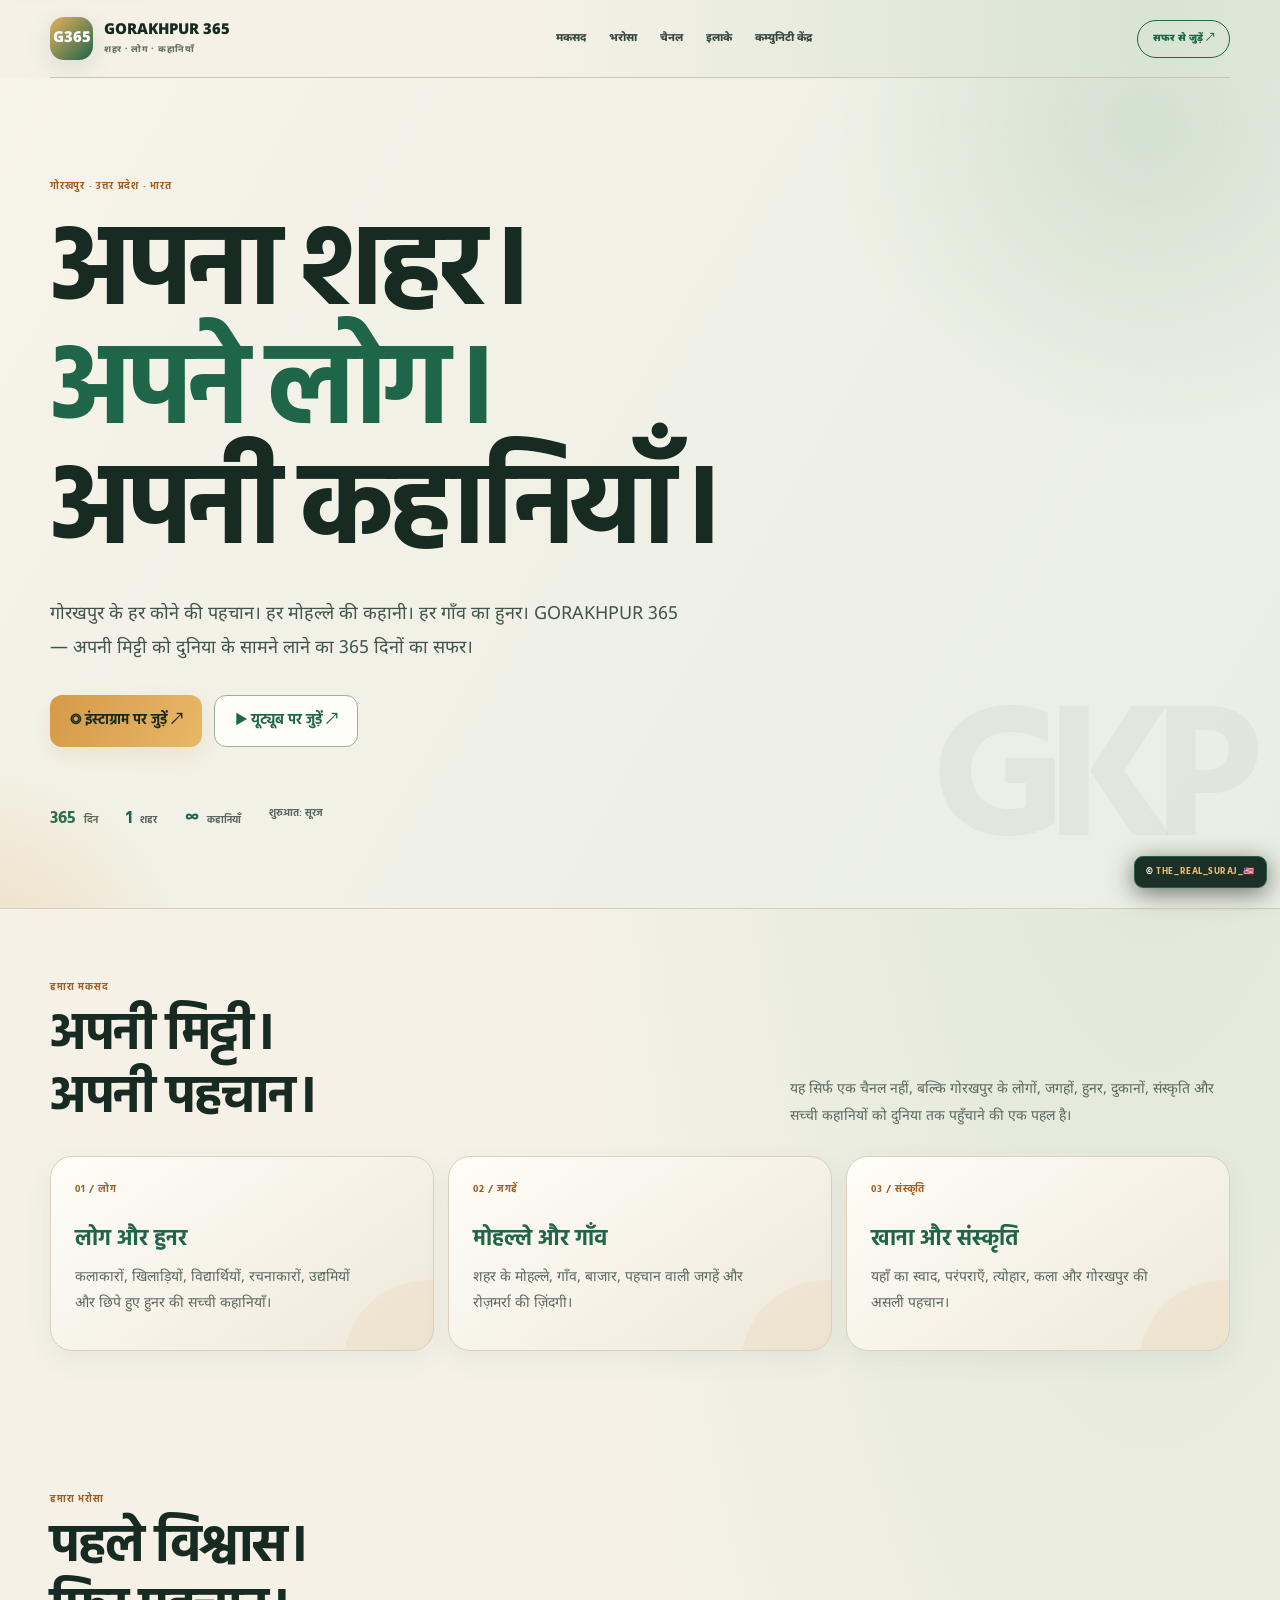
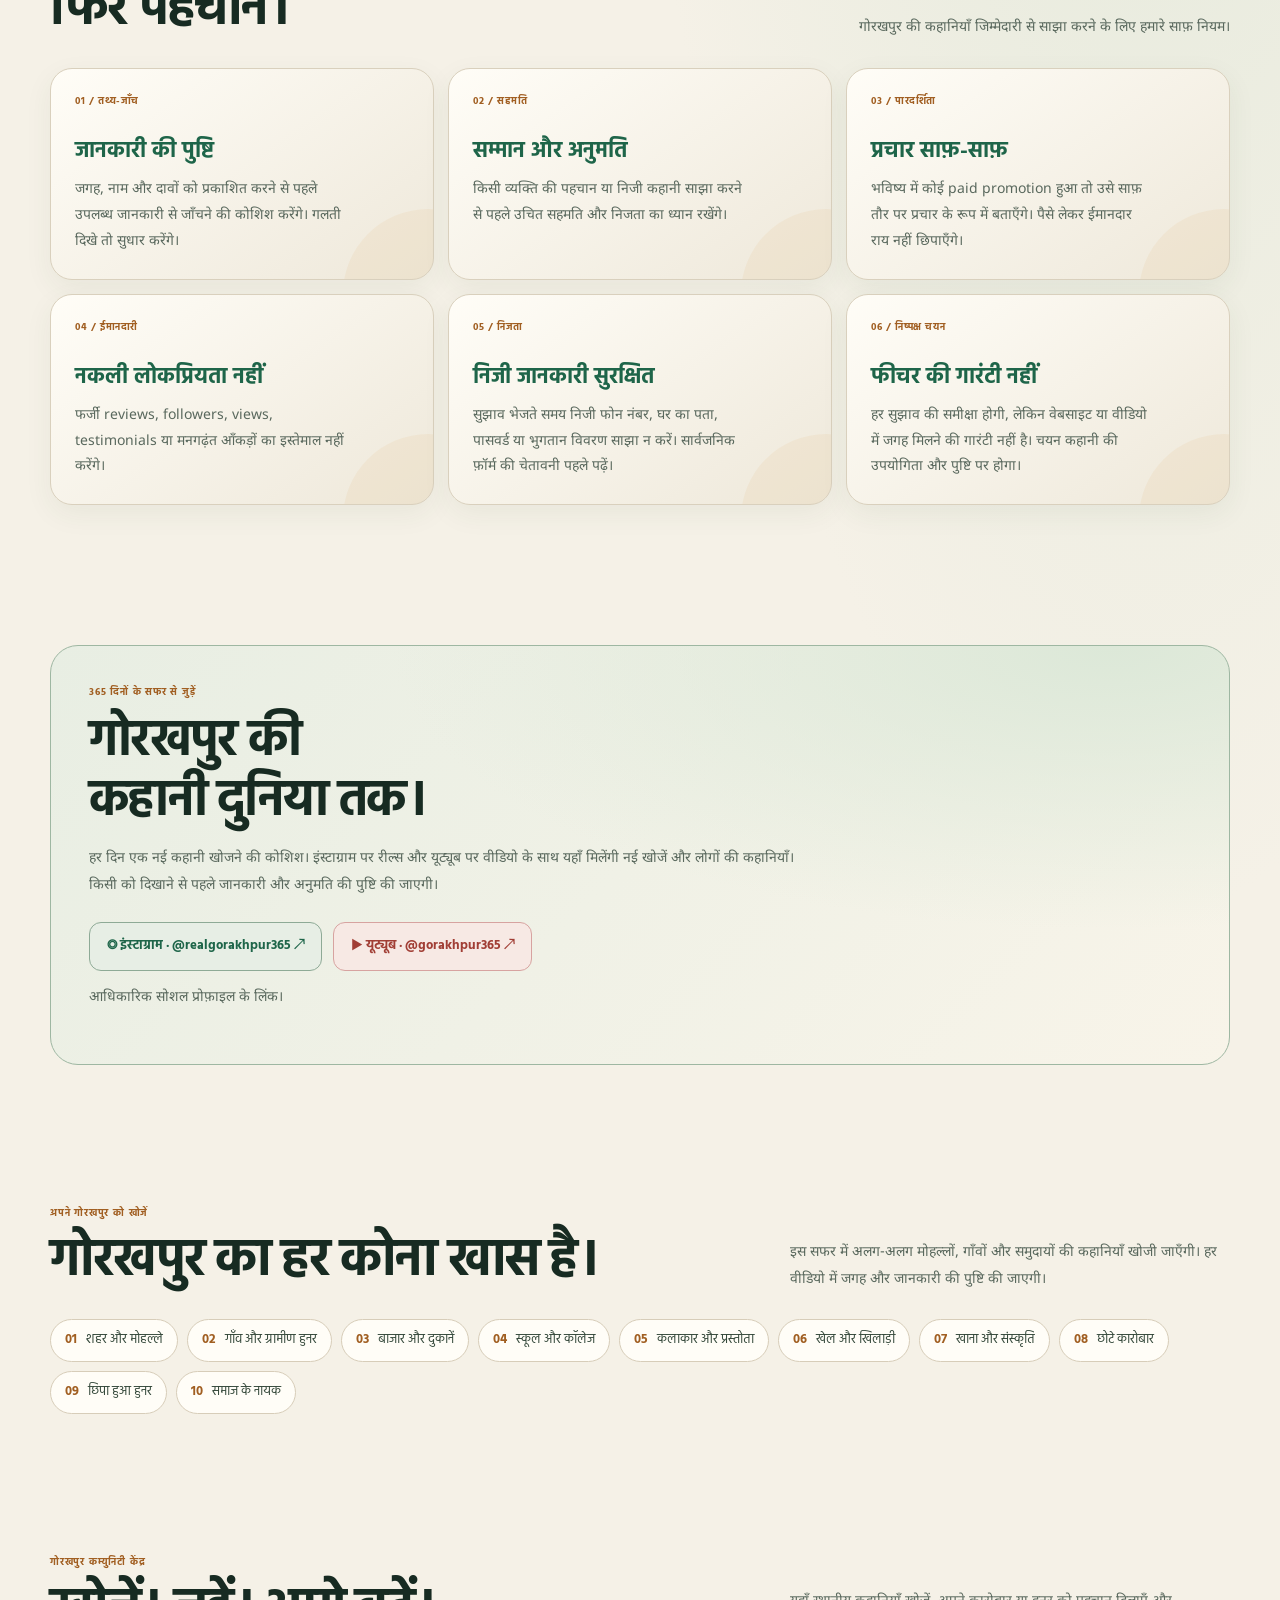
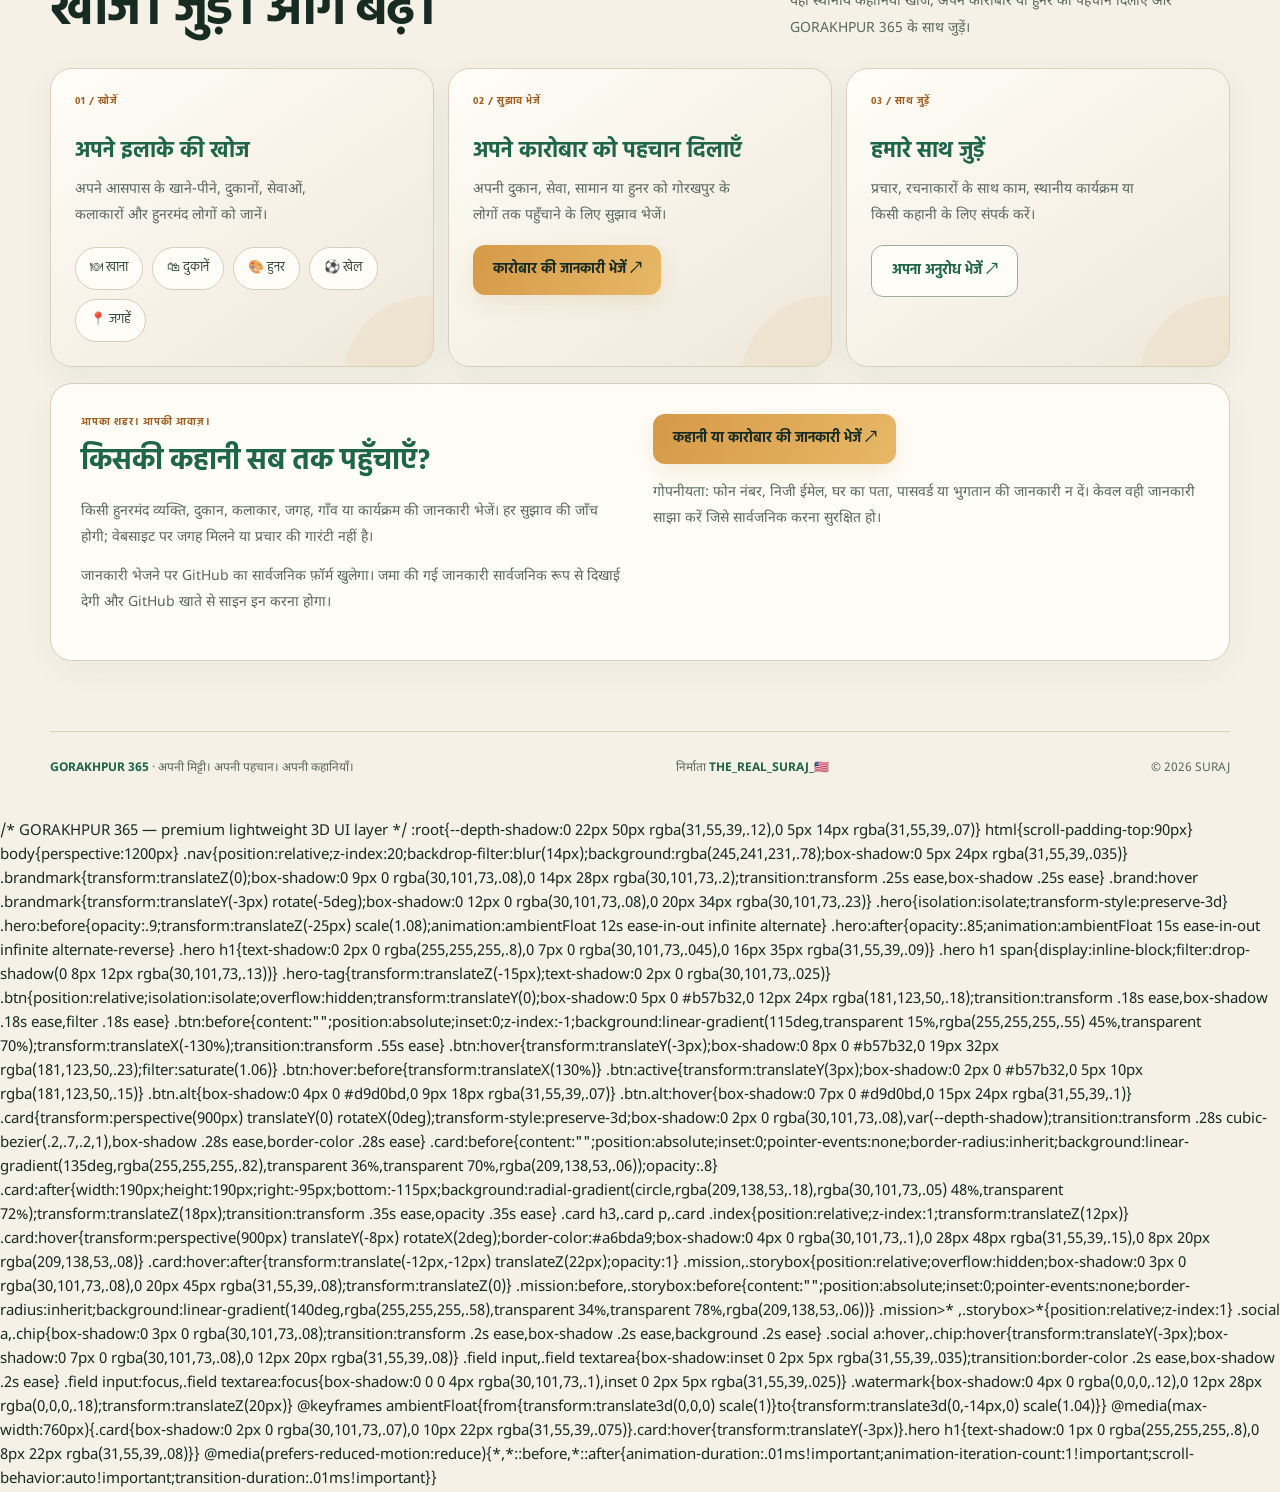
==== commit f19c9dd6: "Add premium lightweight 3D UI effects" ====
--- a/index.html
+++ b/index.html
@@ -10,7 +10,7 @@
 <link rel="preconnect" href="https://fonts.googleapis.com"><link rel="preconnect" href="https://fonts.gstatic.com" crossorigin>
 <link href="https://fonts.googleapis.com/css2?family=Hind:wght@400;500;600;700;800&family=Noto+Sans+Devanagari:wght@400;500;600;700;800;900&display=swap" rel="stylesheet">
 <style>
-:root{--bg:#070b18;--panel:#0d1427;--panel2:#121d35;--line:#263654;--white:#f4f7ff;--muted:#9aa9c3;--cyan:#70e6ff;--lime:#d5ff69;--violet:#9c8cff;--r:23px}*{box-sizing:border-box}html{scroll-behavior:smooth}body{margin:0;background:radial-gradient(ellipse at 80% -10%,#203c6b66,transparent 40%),var(--bg);color:var(--white);font:15px/1.6 "DM Sans",system-ui,sans-serif}a{color:inherit;text-decoration:none}.wrap{width:min(1180px,calc(100% - 38px));margin:auto}.nav{height:78px;display:flex;align-items:center;justify-content:space-between;border-bottom:1px solid #ffffff16}.brand{display:flex;align-items:center;gap:11px;font-weight:1000;letter-spacing:-.055em}.brandmark{width:43px;height:43px;border-radius:14px;background:linear-gradient(135deg,var(--lime),var(--cyan));color:#07101b;display:grid;place-items:center;font-weight:1000;box-shadow:0 0 35px #70e6ff30}.brand small{display:block;color:var(--muted);font-size:9px;letter-spacing:.2em;font-weight:800}.navlinks{display:flex;gap:23px;font-size:11px;font-weight:800;color:#c4d0e6}.navlinks a:hover{color:var(--cyan)}.navcta{padding:10px 15px;border:1px solid #70e6ff80;border-radius:99px;color:var(--cyan);font-size:10px;font-weight:900}.hero{position:relative;overflow:hidden;padding:100px 0 76px;border-bottom:1px solid #ffffff16}.hero:before,.hero:after{content:"";position:absolute;border-radius:50%;pointer-events:none;filter:blur(2px)}.hero:before{width:650px;height:650px;right:-190px;top:-280px;background:radial-gradient(circle,#70e6ff26,transparent 65%)}.hero:after{width:460px;height:460px;left:-260px;bottom:-300px;background:radial-gradient(circle,#9c8cff22,transparent 68%)}.eyebrow{font:700 10px "Hind";letter-spacing:.24em;color:var(--cyan);text-transform:uppercase}.hero h1{font:700 clamp(54px,10vw,116px)/.88 "Hind",sans-serif;letter-spacing:-.09em;margin:22px 0 24px;max-width:900px}.hero h1 span{color:var(--lime);text-shadow:0 0 45px #d5ff6930}.lead{max-width:650px;color:#c1cde1;font-size:16px}.actions{display:flex;gap:12px;flex-wrap:wrap;margin-top:30px}.btn{display:inline-flex;align-items:center;justify-content:center;gap:9px;padding:14px 20px;border-radius:12px;background:linear-gradient(110deg,var(--lime),var(--cyan));color:#07101b;font-weight:1000;font-size:11px;box-shadow:0 9px 35px #70e6ff20}.btn.alt{background:#ffffff08;color:var(--white);border:1px solid #ffffff30;box-shadow:none}.metrics{display:flex;gap:28px;flex-wrap:wrap;margin-top:58px;color:var(--muted);font:700 10px "Hind";letter-spacing:.13em}.metrics b{color:var(--lime);font-size:17px;margin-right:5px}.hero-tag{position:absolute;right:3%;bottom:45px;color:#ffffff0b;font:700 clamp(75px,15vw,190px)/.8 "Hind";letter-spacing:-.1em;pointer-events:none}section{padding:70px 0}.heading{display:flex;justify-content:space-between;align-items:end;gap:22px;margin-bottom:26px}.heading h2{font:700 clamp(32px,5vw,52px)/.98 "Hind";letter-spacing:-.065em;margin:10px 0 0}.heading p{max-width:440px;color:var(--muted);font-size:12px;margin:0}.grid{display:grid;grid-template-columns:repeat(3,1fr);gap:14px}.card{min-height:195px;padding:24px;border:1px solid var(--line);border-radius:var(--r);background:linear-gradient(145deg,#14213b,#0b1120);position:relative;overflow:hidden}.card:after{content:"";position:absolute;width:170px;height:170px;border-radius:50%;right:-80px;bottom:-100px;background:#70e6ff12}.index{color:var(--lime);font:700 10px "Hind";letter-spacing:.18em}.card h3{font:700 22px "Hind";margin:25px 0 8px}.card p{font-size:12px;color:var(--muted);max-width:280px;margin:0}.mission{padding:38px;border:1px solid #70e6ff55;border-radius:28px;background:radial-gradient(ellipse at 90% 0,#70e6ff19,transparent 45%),linear-gradient(135deg,#101c34,#0b1120)}.mission h2{font:700 clamp(30px,5vw,50px)/1.05 "Hind";letter-spacing:-.06em;margin:12px 0}.mission p{color:#c0cce0;max-width:730px;font-size:13px}.social{display:flex;gap:11px;flex-wrap:wrap;margin-top:23px}.social a{display:inline-flex;align-items:center;gap:9px;padding:13px 17px;border:1px solid #70e6ff66;border-radius:12px;background:#70e6ff0c;color:var(--cyan);font-size:11px;font-weight:900;transition:.2s}.social a:hover{background:var(--cyan);color:#07101b;transform:translateY(-2px)}.social a.yt{border-color:#ff657477;color:#ff8993;background:#ff65740b}.social a.yt:hover{background:#ff6574;color:#16070a}.chips{display:flex;gap:9px;flex-wrap:wrap}.chip{padding:10px 14px;border:1px solid #30415e;background:#0d1629;border-radius:99px;color:#dce8fa;font-size:11px}.chip b{color:var(--lime);margin-right:6px}.storybox{display:grid;grid-template-columns:1fr 1fr;gap:25px;padding:30px;border:1px solid var(--line);border-radius:var(--r);background:#0e1629}.storybox h3{font:700 29px "Hind";margin:8px 0}.storybox p{color:var(--muted);font-size:12px}.field{display:grid;gap:6px;margin-bottom:11px}.field label{font-size:10px;color:var(--cyan);font-weight:900;letter-spacing:.1em}.field input,.field textarea{width:100%;padding:12px 14px;border:1px solid #30415e;border-radius:10px;background:#080e1d;color:white;outline:none}.field textarea{min-height:100px;resize:vertical}.field input:focus,.field textarea:focus{border-color:var(--cyan)}.small{font-size:10px;color:var(--muted)}.footer{border-top:1px solid #ffffff19;padding:27px 0 42px;display:flex;justify-content:space-between;gap:14px;flex-wrap:wrap;color:var(--muted);font-size:10px}.footer b{color:var(--lime)}.watermark{position:fixed;z-index:10;right:13px;bottom:12px;padding:8px 11px;border:1px solid #70e6ff75;border-radius:9px;background:#070b18eF;color:#eafaff;font:800 9px "Hind";letter-spacing:.06em;box-shadow:0 5px 25px #0008;backdrop-filter:blur(10px);pointer-events:none}.watermark span{color:var(--lime)}@media(max-width:760px){.wrap{width:calc(100% - 28px)}.navlinks{display:none}.hero{padding:72px 0 58px}.hero h1{font-size:clamp(52px,15vw,82px)}section{padding:50px 0}.heading{display:block}.heading p{margin-top:12px}.grid{grid-template-columns:1fr 1fr}.storybox{grid-template-columns:1fr}.hero-tag{bottom:18px}.metrics{gap:15px;margin-top:40px}}@media(max-width:480px){.grid{grid-template-columns:1fr}.card{min-height:155px}.mission{padding:24px}.actions .btn{flex:1}.nav{height:68px}.watermark{font-size:8px;right:8px;bottom:8px;padding:7px 9px}}
+:root{--bg:#070b18;--panel:#0d1427;--panel2:#121d35;--line:#263654;--white:#f4f7ff;--muted:#9aa9c3;--cyan:#70e6ff;--lime:#d5ff69;--violet:#9c8cff;--r:23px}*{box-sizing:border-box}html{scroll-behavior:smooth}body{margin:0;background:radial-gradient(ellipse at 80% -10%,#203c6b66,transparent 40%),var(--bg);color:var(--white);font:15px/1.6 "Hind",system-ui,sans-serif}a{color:inherit;text-decoration:none}.wrap{width:min(1180px,calc(100% - 38px));margin:auto}.nav{height:78px;display:flex;align-items:center;justify-content:space-between;border-bottom:1px solid #ffffff16}.brand{display:flex;align-items:center;gap:11px;font-weight:1000;letter-spacing:-.055em}.brandmark{width:43px;height:43px;border-radius:14px;background:linear-gradient(135deg,var(--lime),var(--cyan));color:#07101b;display:grid;place-items:center;font-weight:1000;box-shadow:0 0 35px #70e6ff30}.brand small{display:block;color:var(--muted);font-size:9px;letter-spacing:.2em;font-weight:800}.navlinks{display:flex;gap:23px;font-size:11px;font-weight:800;color:#c4d0e6}.navlinks a:hover{color:var(--cyan)}.navcta{padding:10px 15px;border:1px solid #70e6ff80;border-radius:99px;color:var(--cyan);font-size:10px;font-weight:900}.hero{position:relative;overflow:hidden;padding:100px 0 76px;border-bottom:1px solid #ffffff16}.hero:before,.hero:after{content:"";position:absolute;border-radius:50%;pointer-events:none;filter:blur(2px)}.hero:before{width:650px;height:650px;right:-190px;top:-280px;background:radial-gradient(circle,#70e6ff26,transparent 65%)}.hero:after{width:460px;height:460px;left:-260px;bottom:-300px;background:radial-gradient(circle,#9c8cff22,transparent 68%)}.eyebrow{font:700 10px "Hind";letter-spacing:.24em;color:var(--cyan);text-transform:uppercase}.hero h1{font:700 clamp(54px,10vw,116px)/.88 "Hind",sans-serif;letter-spacing:-.09em;margin:22px 0 24px;max-width:900px}.hero h1 span{color:var(--lime);text-shadow:0 0 45px #d5ff6930}.lead{max-width:650px;color:#c1cde1;font-size:16px}.actions{display:flex;gap:12px;flex-wrap:wrap;margin-top:30px}.btn{display:inline-flex;align-items:center;justify-content:center;gap:9px;padding:14px 20px;border-radius:12px;background:linear-gradient(110deg,var(--lime),var(--cyan));color:#07101b;font-weight:1000;font-size:11px;box-shadow:0 9px 35px #70e6ff20}.btn.alt{background:#ffffff08;color:var(--white);border:1px solid #ffffff30;box-shadow:none}.metrics{display:flex;gap:28px;flex-wrap:wrap;margin-top:58px;color:var(--muted);font:700 10px "Hind";letter-spacing:.13em}.metrics b{color:var(--lime);font-size:17px;margin-right:5px}.hero-tag{position:absolute;right:3%;bottom:45px;color:#ffffff0b;font:700 clamp(75px,15vw,190px)/.8 "Hind";letter-spacing:-.1em;pointer-events:none}section{padding:70px 0}.heading{display:flex;justify-content:space-between;align-items:end;gap:22px;margin-bottom:26px}.heading h2{font:700 clamp(32px,5vw,52px)/.98 "Hind";letter-spacing:-.065em;margin:10px 0 0}.heading p{max-width:440px;color:var(--muted);font-size:12px;margin:0}.grid{display:grid;grid-template-columns:repeat(3,1fr);gap:14px}.card{min-height:195px;padding:24px;border:1px solid var(--line);border-radius:var(--r);background:linear-gradient(145deg,#14213b,#0b1120);position:relative;overflow:hidden}.card:after{content:"";position:absolute;width:170px;height:170px;border-radius:50%;right:-80px;bottom:-100px;background:#70e6ff12}.index{color:var(--lime);font:700 10px "Hind";letter-spacing:.18em}.card h3{font:700 22px "Hind";margin:25px 0 8px}.card p{font-size:12px;color:var(--muted);max-width:280px;margin:0}.mission{padding:38px;border:1px solid #70e6ff55;border-radius:28px;background:radial-gradient(ellipse at 90% 0,#70e6ff19,transparent 45%),linear-gradient(135deg,#101c34,#0b1120)}.mission h2{font:700 clamp(30px,5vw,50px)/1.05 "Hind";letter-spacing:-.06em;margin:12px 0}.mission p{color:#c0cce0;max-width:730px;font-size:13px}.social{display:flex;gap:11px;flex-wrap:wrap;margin-top:23px}.social a{display:inline-flex;align-items:center;gap:9px;padding:13px 17px;border:1px solid #70e6ff66;border-radius:12px;background:#70e6ff0c;color:var(--cyan);font-size:11px;font-weight:900;transition:.2s}.social a:hover{background:var(--cyan);color:#07101b;transform:translateY(-2px)}.social a.yt{border-color:#ff657477;color:#ff8993;background:#ff65740b}.social a.yt:hover{background:#ff6574;color:#16070a}.chips{display:flex;gap:9px;flex-wrap:wrap}.chip{padding:10px 14px;border:1px solid #30415e;background:#0d1629;border-radius:99px;color:#dce8fa;font-size:11px}.chip b{color:var(--lime);margin-right:6px}.storybox{display:grid;grid-template-columns:1fr 1fr;gap:25px;padding:30px;border:1px solid var(--line);border-radius:var(--r);background:#0e1629}.storybox h3{font:700 29px "Hind";margin:8px 0}.storybox p{color:var(--muted);font-size:12px}.field{display:grid;gap:6px;margin-bottom:11px}.field label{font-size:10px;color:var(--cyan);font-weight:900;letter-spacing:.1em}.field input,.field textarea{width:100%;padding:12px 14px;border:1px solid #30415e;border-radius:10px;background:#080e1d;color:white;outline:none}.field textarea{min-height:100px;resize:vertical}.field input:focus,.field textarea:focus{border-color:var(--cyan)}.small{font-size:10px;color:var(--muted)}.footer{border-top:1px solid #ffffff19;padding:27px 0 42px;display:flex;justify-content:space-between;gap:14px;flex-wrap:wrap;color:var(--muted);font-size:10px}.footer b{color:var(--lime)}.watermark{position:fixed;z-index:10;right:13px;bottom:12px;padding:8px 11px;border:1px solid #70e6ff75;border-radius:9px;background:#070b18eF;color:#eafaff;font:800 9px "Hind";letter-spacing:.06em;box-shadow:0 5px 25px #0008;backdrop-filter:blur(10px);pointer-events:none}.watermark span{color:var(--lime)}@media(max-width:760px){.wrap{width:calc(100% - 28px)}.navlinks{display:none}.hero{padding:72px 0 58px}.hero h1{font-size:clamp(52px,15vw,82px)}section{padding:50px 0}.heading{display:block}.heading p{margin-top:12px}.grid{grid-template-columns:1fr 1fr}.storybox{grid-template-columns:1fr}.hero-tag{bottom:18px}.metrics{gap:15px;margin-top:40px}}@media(max-width:480px){.grid{grid-template-columns:1fr}.card{min-height:155px}.mission{padding:24px}.actions .btn{flex:1}.nav{height:68px}.watermark{font-size:8px;right:8px;bottom:8px;padding:7px 9px}}
 
 /* Hindi-first premium visual refresh */
 :root{--bg:#f5f1e7;--panel:#fffdf7;--panel2:#e9e2d2;--line:#d9d0bd;--white:#172b22;--muted:#59685d;--cyan:#1e6549;--lime:#d18a35;--violet:#b75a3c;--r:22px}
@@ -63,4 +63,42 @@
 <script>
 (()=>{'use strict';const year=document.getElementById('year');if(year)year.textContent=new Date().getFullYear();const toggle=document.getElementById('menuToggle');const nav=document.getElementById('primaryNav');if(toggle&&nav){const setMenuOpen=open=>{nav.classList.toggle('is-open',open);toggle.setAttribute('aria-expanded',String(open));toggle.setAttribute('aria-label',open?'मेन्यू बंद करें':'मेन्यू खोलें');};toggle.addEventListener('click',()=>setMenuOpen(toggle.getAttribute('aria-expanded')!=='true'));nav.addEventListener('click',event=>{if(event.target.closest('a'))setMenuOpen(false);});document.addEventListener('keydown',event=>{if(event.key==='Escape'&&toggle.getAttribute('aria-expanded')==='true'){setMenuOpen(false);toggle.focus();}});}})();
 </script>
-</body></html>+</body></html>
+
+/* GORAKHPUR 365 — premium lightweight 3D UI layer */
+:root{--depth-shadow:0 22px 50px rgba(31,55,39,.12),0 5px 14px rgba(31,55,39,.07)}
+html{scroll-padding-top:90px}
+body{perspective:1200px}
+.nav{position:relative;z-index:20;backdrop-filter:blur(14px);background:rgba(245,241,231,.78);box-shadow:0 5px 24px rgba(31,55,39,.035)}
+.brandmark{transform:translateZ(0);box-shadow:0 9px 0 rgba(30,101,73,.08),0 14px 28px rgba(30,101,73,.2);transition:transform .25s ease,box-shadow .25s ease}
+.brand:hover .brandmark{transform:translateY(-3px) rotate(-5deg);box-shadow:0 12px 0 rgba(30,101,73,.08),0 20px 34px rgba(30,101,73,.23)}
+.hero{isolation:isolate;transform-style:preserve-3d}
+.hero:before{opacity:.9;transform:translateZ(-25px) scale(1.08);animation:ambientFloat 12s ease-in-out infinite alternate}
+.hero:after{opacity:.85;animation:ambientFloat 15s ease-in-out infinite alternate-reverse}
+.hero h1{text-shadow:0 2px 0 rgba(255,255,255,.8),0 7px 0 rgba(30,101,73,.045),0 16px 35px rgba(31,55,39,.09)}
+.hero h1 span{display:inline-block;filter:drop-shadow(0 8px 12px rgba(30,101,73,.13))}
+.hero-tag{transform:translateZ(-15px);text-shadow:0 2px 0 rgba(30,101,73,.025)}
+.btn{position:relative;isolation:isolate;overflow:hidden;transform:translateY(0);box-shadow:0 5px 0 #b57b32,0 12px 24px rgba(181,123,50,.18);transition:transform .18s ease,box-shadow .18s ease,filter .18s ease}
+.btn:before{content:"";position:absolute;inset:0;z-index:-1;background:linear-gradient(115deg,transparent 15%,rgba(255,255,255,.55) 45%,transparent 70%);transform:translateX(-130%);transition:transform .55s ease}
+.btn:hover{transform:translateY(-3px);box-shadow:0 8px 0 #b57b32,0 19px 32px rgba(181,123,50,.23);filter:saturate(1.06)}
+.btn:hover:before{transform:translateX(130%)}
+.btn:active{transform:translateY(3px);box-shadow:0 2px 0 #b57b32,0 5px 10px rgba(181,123,50,.15)}
+.btn.alt{box-shadow:0 4px 0 #d9d0bd,0 9px 18px rgba(31,55,39,.07)}
+.btn.alt:hover{box-shadow:0 7px 0 #d9d0bd,0 15px 24px rgba(31,55,39,.1)}
+.card{transform:perspective(900px) translateY(0) rotateX(0deg);transform-style:preserve-3d;box-shadow:0 2px 0 rgba(30,101,73,.08),var(--depth-shadow);transition:transform .28s cubic-bezier(.2,.7,.2,1),box-shadow .28s ease,border-color .28s ease}
+.card:before{content:"";position:absolute;inset:0;pointer-events:none;border-radius:inherit;background:linear-gradient(135deg,rgba(255,255,255,.82),transparent 36%,transparent 70%,rgba(209,138,53,.06));opacity:.8}
+.card:after{width:190px;height:190px;right:-95px;bottom:-115px;background:radial-gradient(circle,rgba(209,138,53,.18),rgba(30,101,73,.05) 48%,transparent 72%);transform:translateZ(18px);transition:transform .35s ease,opacity .35s ease}
+.card h3,.card p,.card .index{position:relative;z-index:1;transform:translateZ(12px)}
+.card:hover{transform:perspective(900px) translateY(-8px) rotateX(2deg);border-color:#a6bda9;box-shadow:0 4px 0 rgba(30,101,73,.1),0 28px 48px rgba(31,55,39,.15),0 8px 20px rgba(209,138,53,.08)}
+.card:hover:after{transform:translate(-12px,-12px) translateZ(22px);opacity:1}
+.mission,.storybox{position:relative;overflow:hidden;box-shadow:0 3px 0 rgba(30,101,73,.08),0 20px 45px rgba(31,55,39,.08);transform:translateZ(0)}
+.mission:before,.storybox:before{content:"";position:absolute;inset:0;pointer-events:none;border-radius:inherit;background:linear-gradient(140deg,rgba(255,255,255,.58),transparent 34%,transparent 78%,rgba(209,138,53,.06))}
+.mission>* ,.storybox>*{position:relative;z-index:1}
+.social a,.chip{box-shadow:0 3px 0 rgba(30,101,73,.08);transition:transform .2s ease,box-shadow .2s ease,background .2s ease}
+.social a:hover,.chip:hover{transform:translateY(-3px);box-shadow:0 7px 0 rgba(30,101,73,.08),0 12px 20px rgba(31,55,39,.08)}
+.field input,.field textarea{box-shadow:inset 0 2px 5px rgba(31,55,39,.035);transition:border-color .2s ease,box-shadow .2s ease}
+.field input:focus,.field textarea:focus{box-shadow:0 0 0 4px rgba(30,101,73,.1),inset 0 2px 5px rgba(31,55,39,.025)}
+.watermark{box-shadow:0 4px 0 rgba(0,0,0,.12),0 12px 28px rgba(0,0,0,.18);transform:translateZ(20px)}
+@keyframes ambientFloat{from{transform:translate3d(0,0,0) scale(1)}to{transform:translate3d(0,-14px,0) scale(1.04)}}
+@media(max-width:760px){.card{box-shadow:0 2px 0 rgba(30,101,73,.07),0 10px 22px rgba(31,55,39,.075)}.card:hover{transform:translateY(-3px)}.hero h1{text-shadow:0 1px 0 rgba(255,255,255,.8),0 8px 22px rgba(31,55,39,.08)}}
+@media(prefers-reduced-motion:reduce){*,*::before,*::after{animation-duration:.01ms!important;animation-iteration-count:1!important;scroll-behavior:auto!important;transition-duration:.01ms!important}}
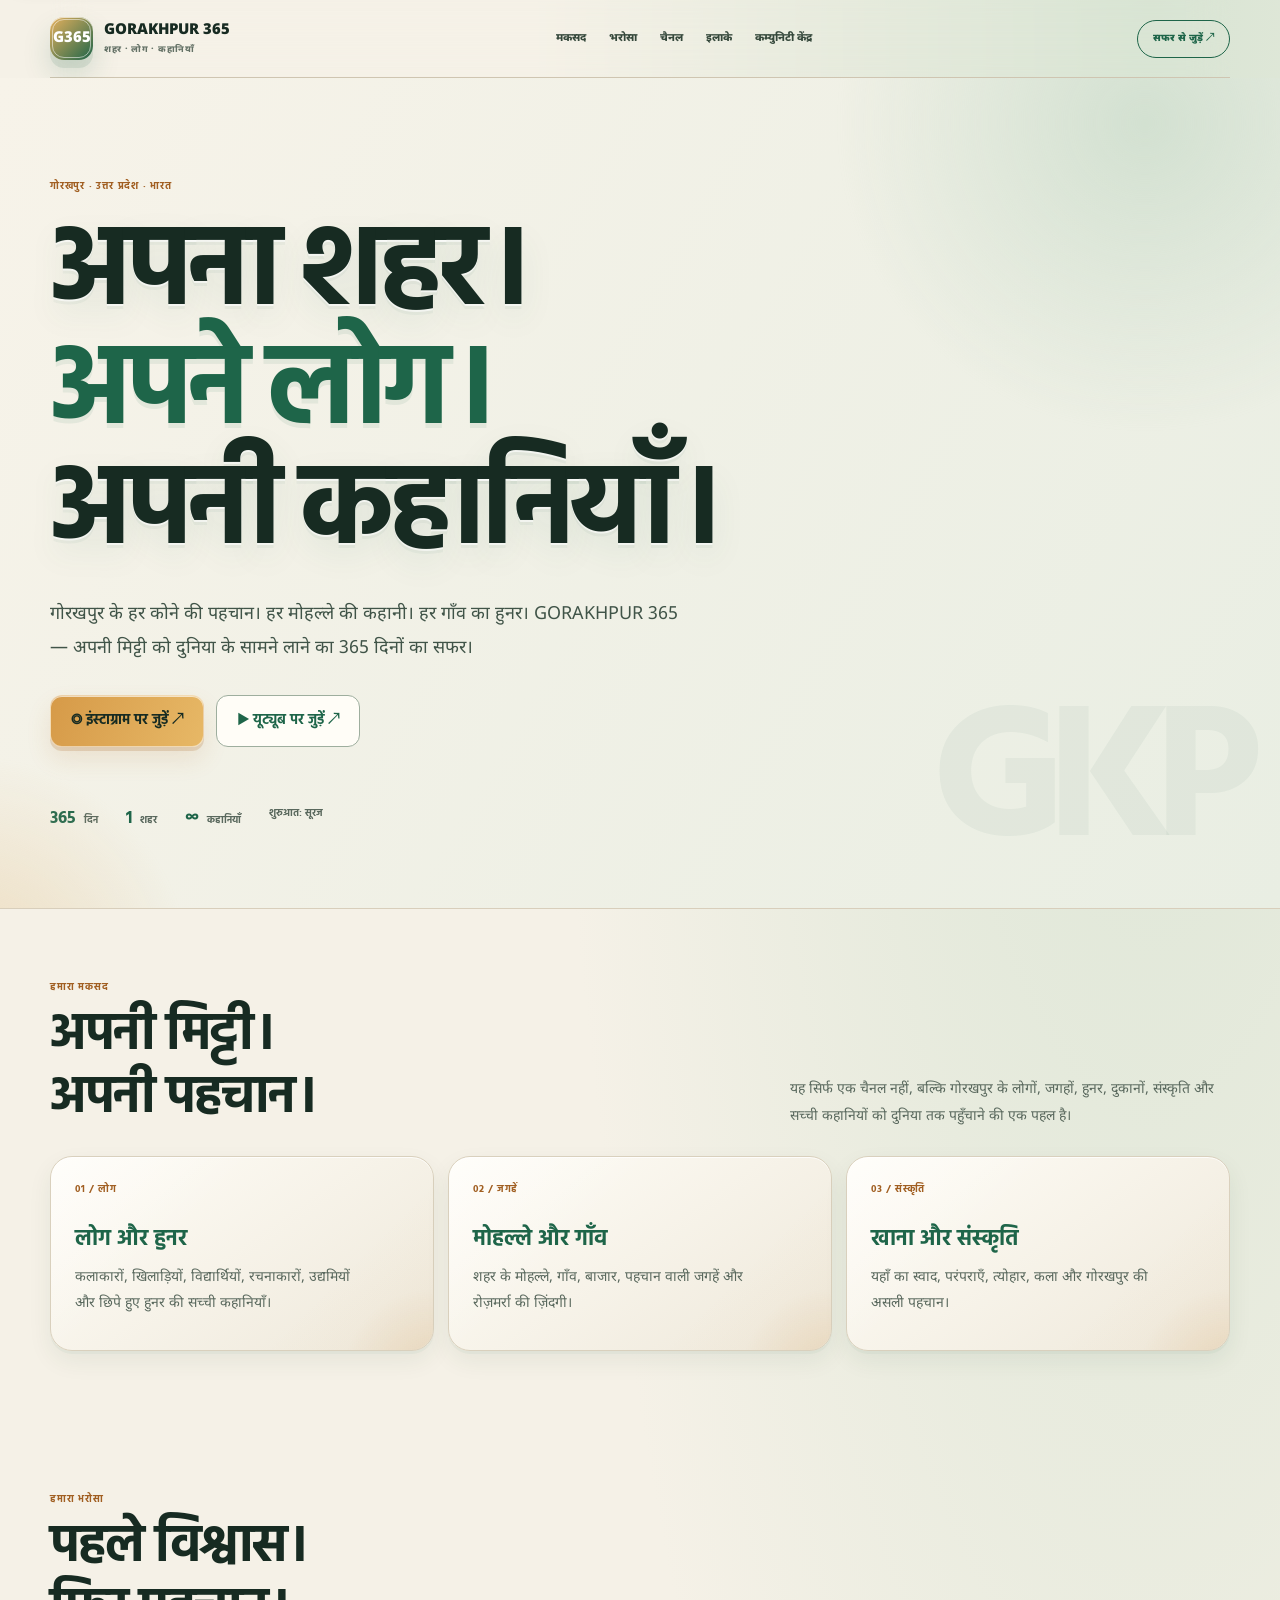
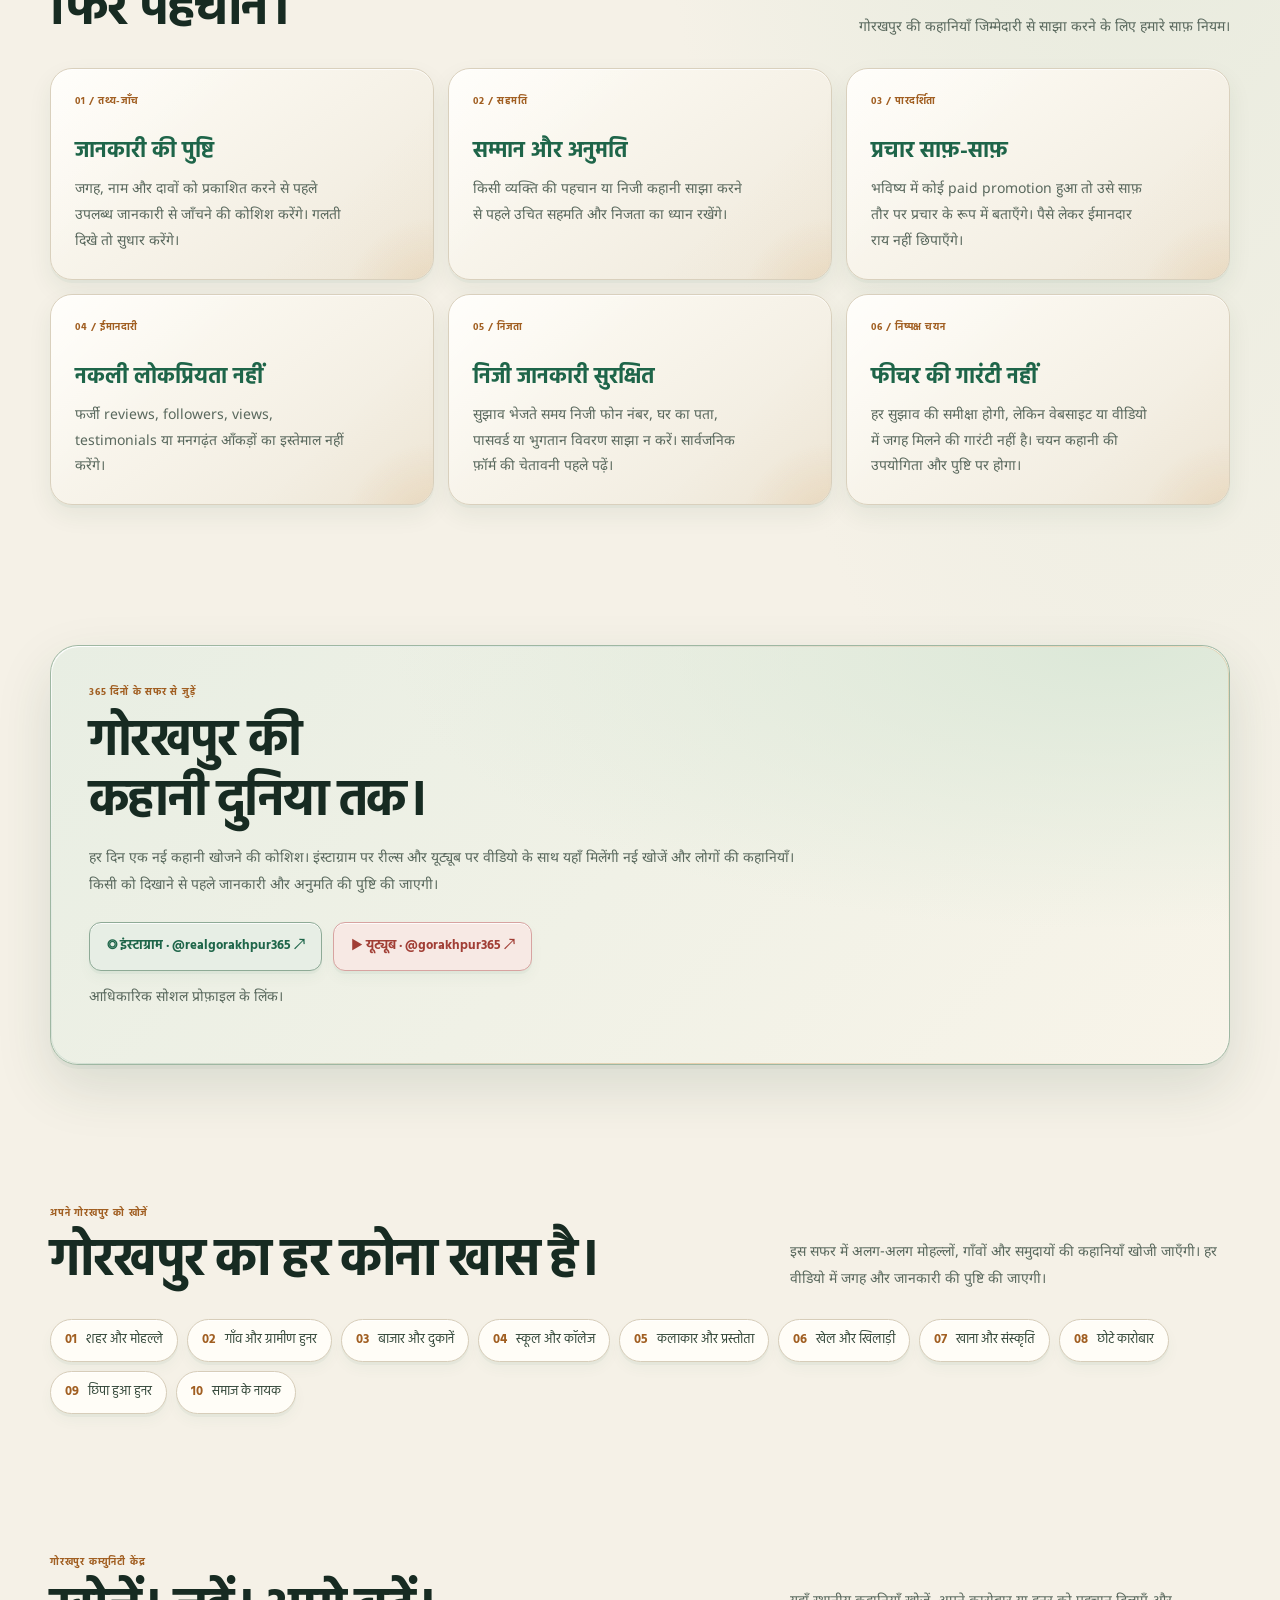
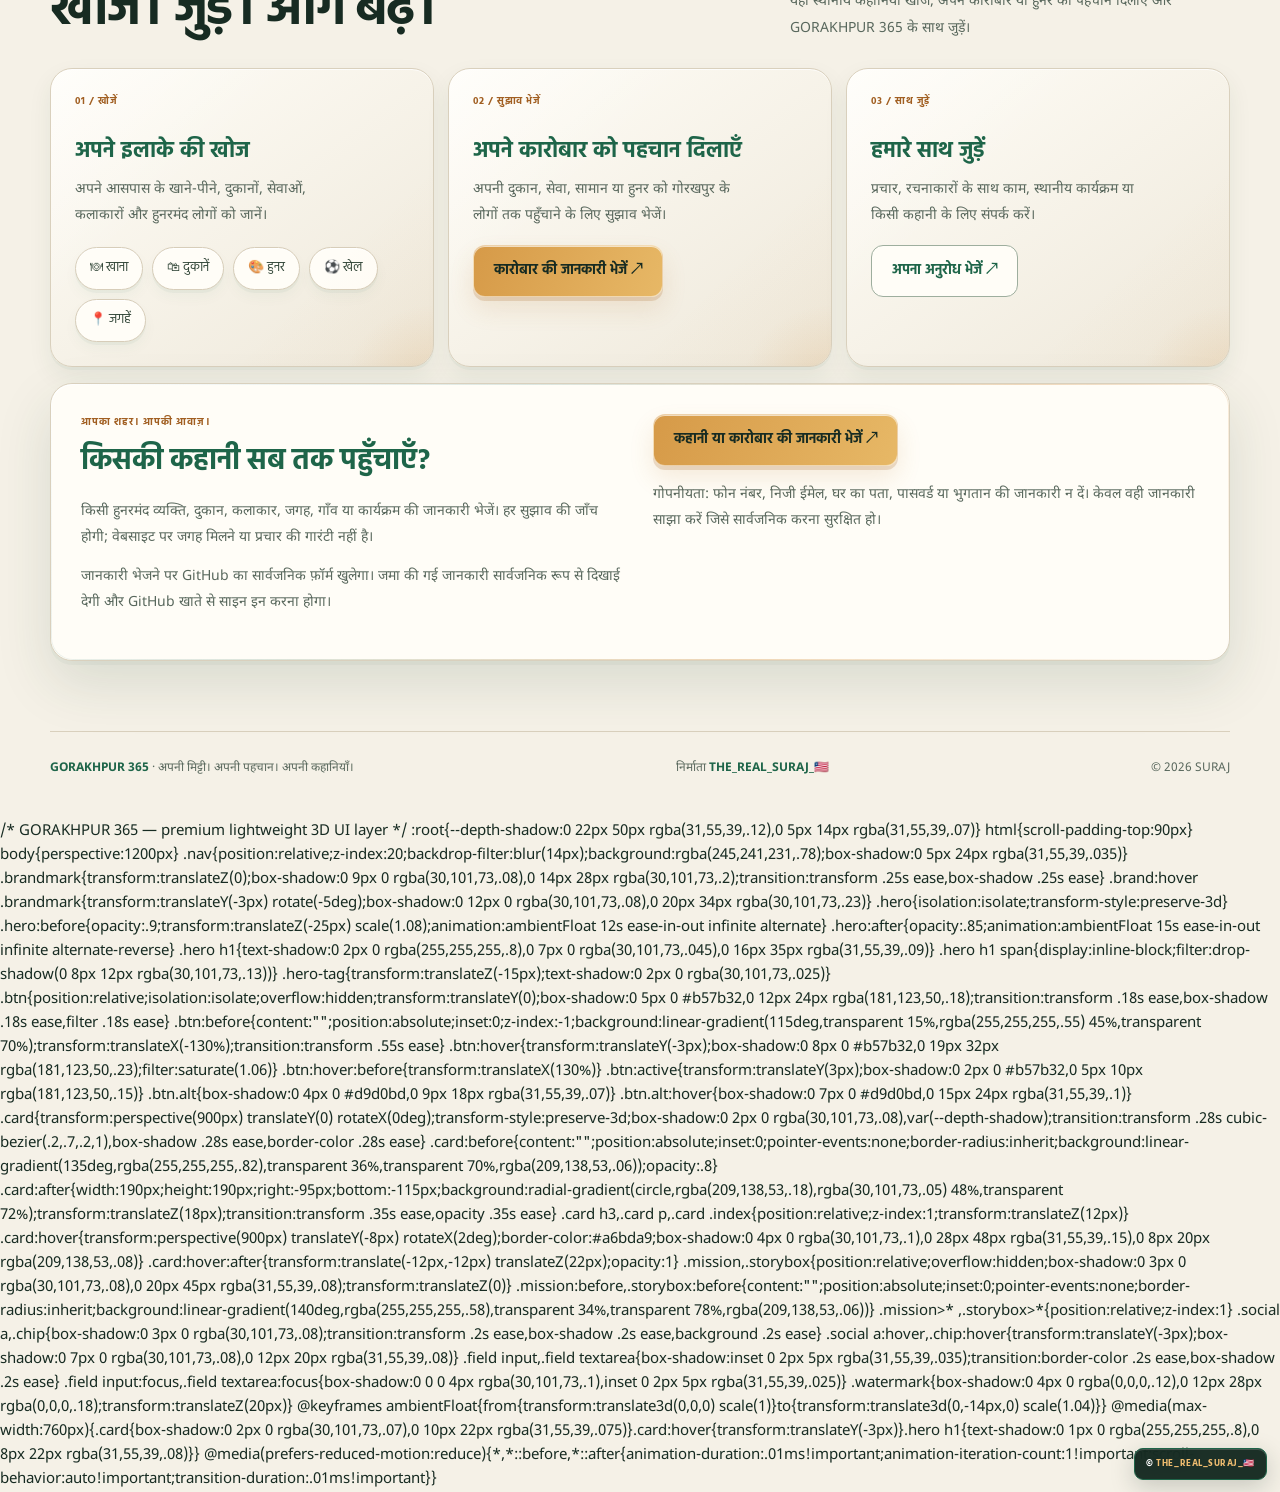
==== commit 51e50711: "Add premium 3D UI effects to GORAKHPUR 365" ====
--- a/index.html
+++ b/index.html
@@ -44,6 +44,43 @@
  .navlinks a:hover,.navlinks a:focus-visible{background:#e9eee3;color:#172b22}
 }
 @media(prefers-reduced-motion:reduce){html{scroll-behavior:auto}*,*::before,*::after{scroll-behavior:auto!important;animation-duration:.01ms!important;animation-iteration-count:1!important;transition-duration:.01ms!important}}
+
+
+/* GORAKHPUR 365 — Premium 3D UI layer */
+:root{--gkp-shadow:0 22px 55px rgba(31,68,48,.13);--gkp-edge:rgba(255,255,255,.78)}
+body{perspective:1400px}
+.nav{backdrop-filter:blur(18px);-webkit-backdrop-filter:blur(18px)}
+.brandmark{position:relative;isolation:isolate;transform:translateZ(0);box-shadow:inset 0 1px 0 #ffffffa8,0 8px 0 #1e65491a,0 15px 28px #1e65492b;transition:transform .25s ease,box-shadow .25s ease}
+.brandmark:after{content:"";position:absolute;inset:2px;border-radius:12px;border:1px solid #ffffff85;pointer-events:none}
+.brand:hover .brandmark{transform:translateY(-3px) rotate(-4deg);box-shadow:inset 0 1px 0 #ffffffa8,0 11px 0 #1e65491a,0 22px 32px #1e65492b}
+.hero{isolation:isolate}
+.hero:before{animation:gkpFloat 12s ease-in-out infinite alternate}
+.hero:after{animation:gkpFloat 15s ease-in-out infinite alternate-reverse}
+.hero h1{text-shadow:0 2px 0 #ffffff9c,0 5px 0 #1e65490b,0 14px 35px #1e654915}
+.hero h1 span{display:inline-block;filter:drop-shadow(0 5px 0 #1e654914)}
+.btn{position:relative;overflow:hidden;border:1px solid #ffffff85;box-shadow:inset 0 1px 0 #ffffffa6,0 4px 0 #a76d2c35,0 12px 24px #b77a3024;transition:transform .2s ease,box-shadow .2s ease}
+.btn:before{content:"";position:absolute;top:0;left:-130%;width:70%;height:100%;background:linear-gradient(100deg,transparent,#ffffff85,transparent);transform:skewX(-22deg);transition:left .65s ease}
+.btn:hover{transform:translateY(-3px);box-shadow:inset 0 1px 0 #ffffffa6,0 6px 0 #a76d2c35,0 18px 30px #b77a3030}
+.btn:hover:before{left:150%}
+.btn:active{transform:translateY(1px);box-shadow:inset 0 1px 0 #ffffffa6,0 2px 0 #a76d2c35}
+.card{transform:translateZ(0);transform-style:preserve-3d;box-shadow:inset 0 1px 0 var(--gkp-edge),0 3px 0 #1e65490a,0 10px 25px rgba(31,68,48,.07);transition:transform .28s cubic-bezier(.2,.8,.2,1),box-shadow .28s ease,border-color .28s ease}
+.card:before{content:"";position:absolute;inset:0;border-radius:inherit;background:linear-gradient(135deg,#ffffffa0,transparent 36%,transparent 70%,#d18a3510);opacity:.7;pointer-events:none}
+.card:after{width:190px;height:190px;right:-95px;bottom:-125px;background:radial-gradient(circle,#d18a352b,transparent 68%);transition:transform .35s ease}
+.card:hover{transform:translateY(-7px) rotateX(2deg);border-color:#a9c1aa;box-shadow:inset 0 1px 0 #ffffff,0 5px 0 #1e65490d,0 22px 40px rgba(31,68,48,.14)}
+.card:hover:after{transform:scale(1.3) translate(-8px,-8px)}
+.card h3{position:relative;transform:translateZ(14px)}
+.card p,.card .index{position:relative;transform:translateZ(8px)}
+.mission,.storybox{position:relative;overflow:hidden;box-shadow:inset 0 1px 0 #ffffffd9,0 4px 0 #1e65490b,var(--gkp-shadow)}
+.mission:before,.storybox:before{content:"";position:absolute;inset:0;border-radius:inherit;padding:1px;background:linear-gradient(135deg,#ffffffdc,#1e654928,#d18a3555,#ffffff60);-webkit-mask:linear-gradient(#fff 0 0) content-box,linear-gradient(#fff 0 0);-webkit-mask-composite:xor;mask-composite:exclude;pointer-events:none}
+.social a,.chip{box-shadow:inset 0 1px 0 #ffffffd9,0 3px 0 #1e65490b,0 7px 14px #1e65490a;transition:transform .2s ease,box-shadow .2s ease,background .2s ease}
+.social a:hover,.chip:hover{transform:translateY(-3px);box-shadow:inset 0 1px 0 #ffffffd9,0 5px 0 #1e65490b,0 13px 22px #1e654918}
+.field input,.field textarea{box-shadow:inset 0 2px 5px #172b2208,0 1px 0 #ffffff}
+.field input:focus,.field textarea:focus{box-shadow:0 0 0 4px #1e654915,inset 0 1px 3px #172b2208}
+.watermark{box-shadow:inset 0 1px 0 #ffffff30,0 7px 25px #172b2235}
+@keyframes gkpFloat{from{transform:translate3d(0,0,0) scale(1)}to{transform:translate3d(14px,-12px,0) scale(1.05)}}
+@media(max-width:760px){.card{box-shadow:inset 0 1px 0 #ffffffc9,0 3px 0 #1e65490a,0 8px 20px rgba(31,68,48,.08)}.card:hover{transform:translateY(-3px)}.hero h1{text-shadow:0 2px 0 #ffffff9c,0 8px 25px #1e654912}}
+@media(prefers-reduced-motion:reduce){*,*:before,*:after{animation-duration:.01ms!important;animation-iteration-count:1!important;scroll-behavior:auto!important;transition-duration:.01ms!important}}
+
 </style>
 <script type="application/ld+json">{"@context":"https://schema.org","@type":"Organization","name":"GORAKHPUR 365","url":"https://anshikaarya639619-del.github.io/SurajAN_95/","sameAs":["https://www.instagram.com/realgorakhpur365/","https://youtube.com/@gorakhpur365"],"areaServed":{"@type":"City","name":"Gorakhpur"}}</script>
 </head>
